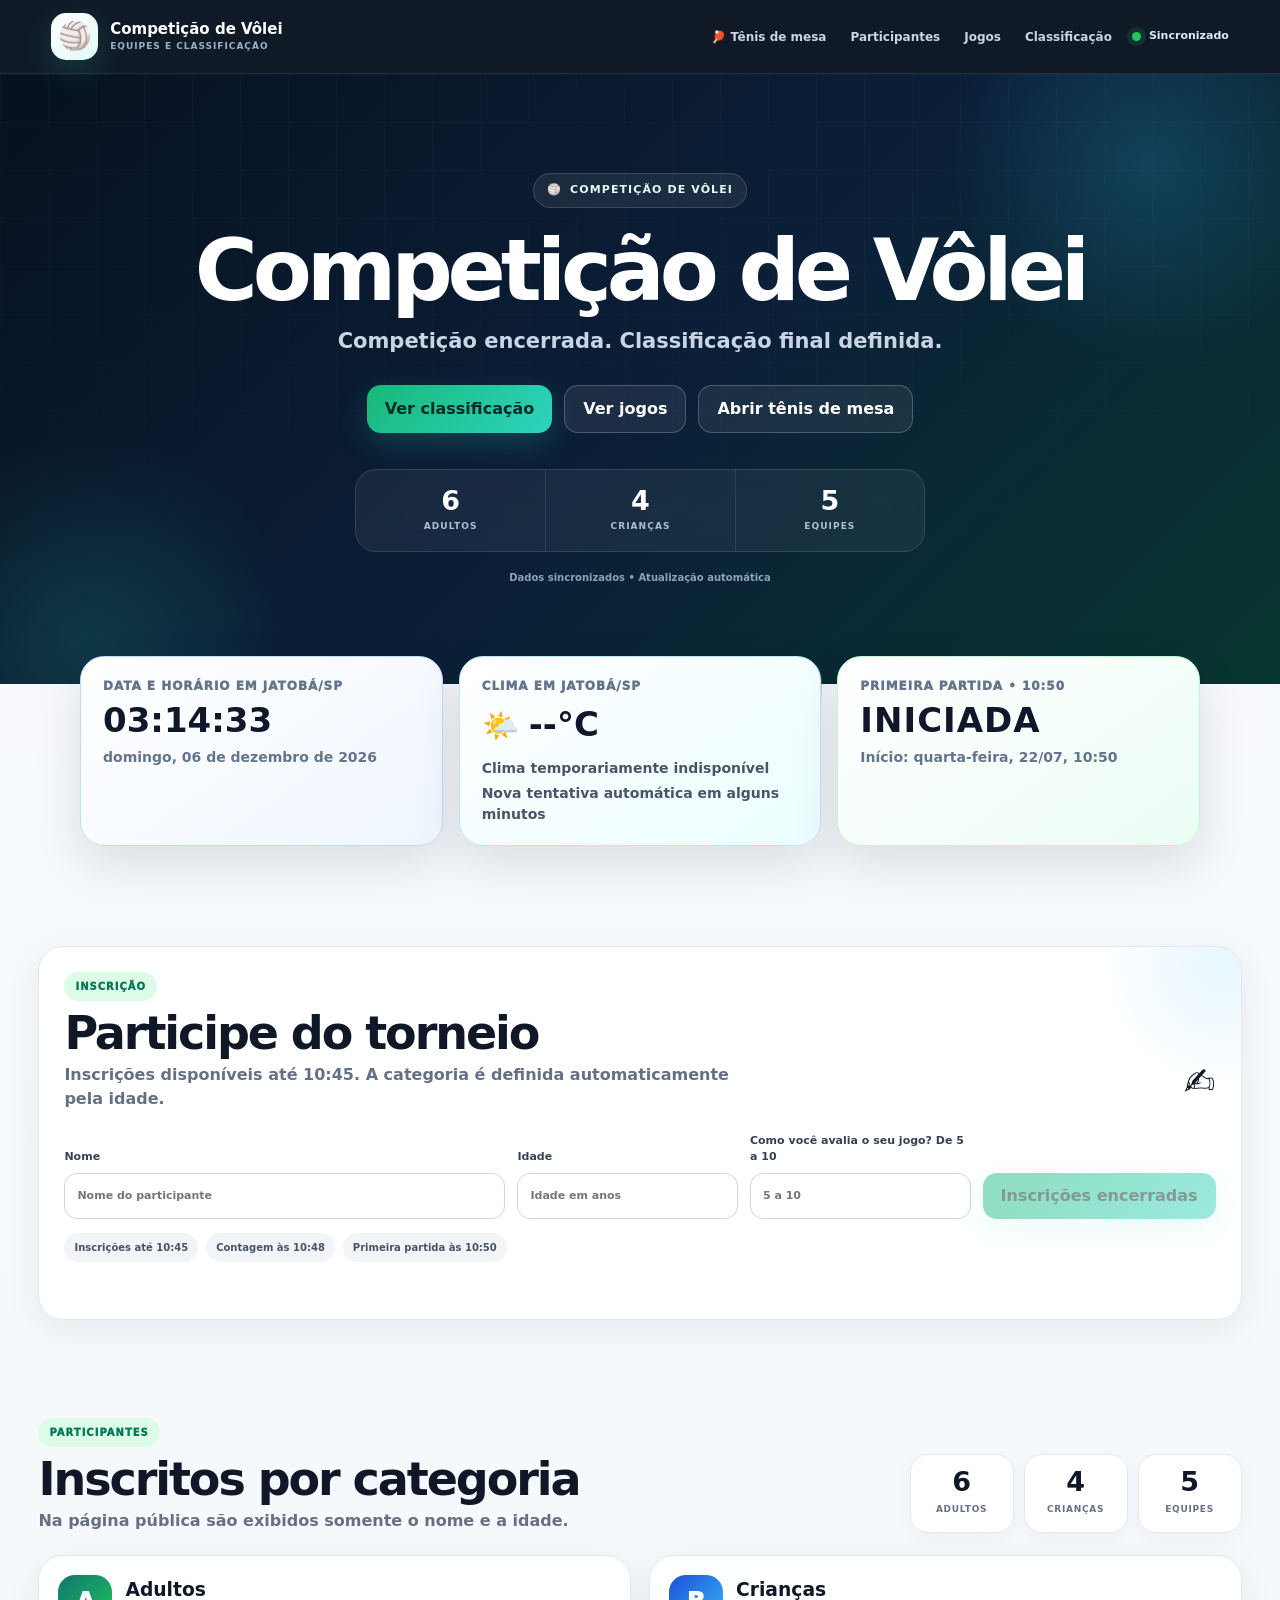
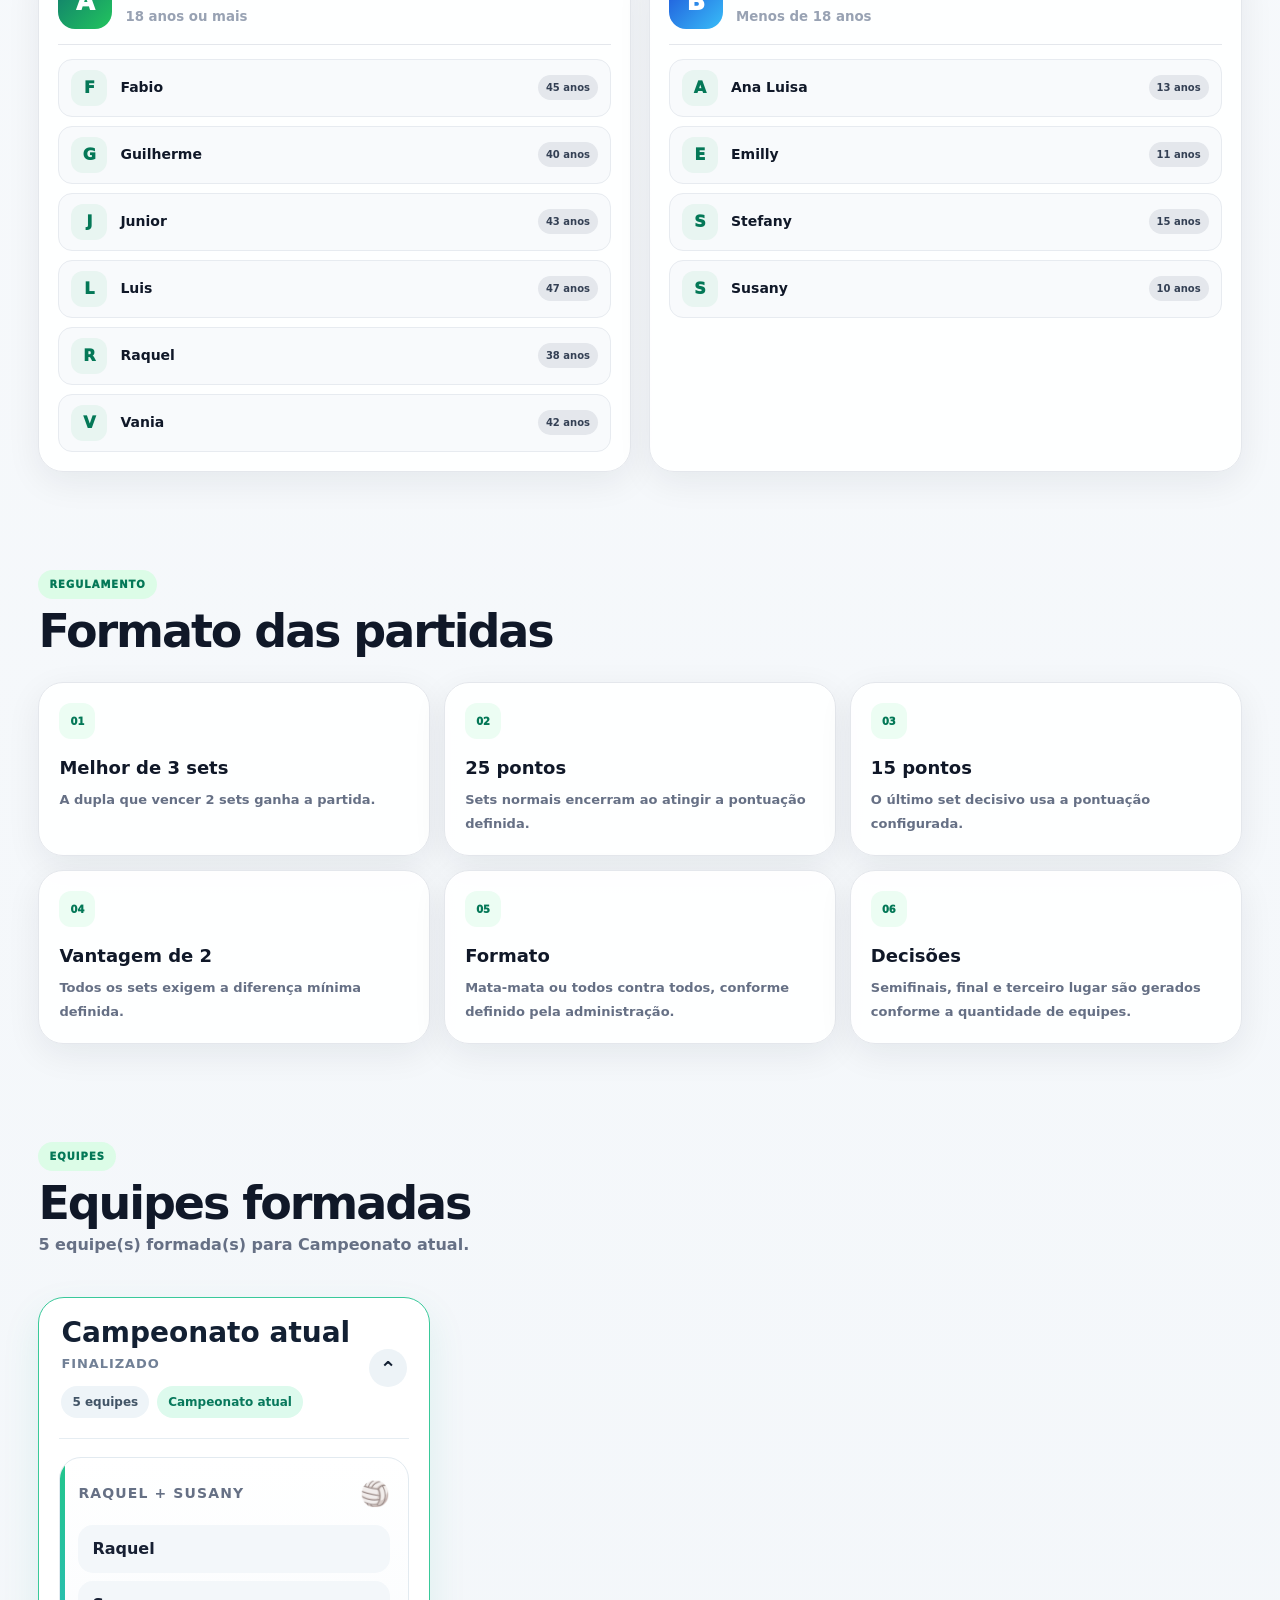
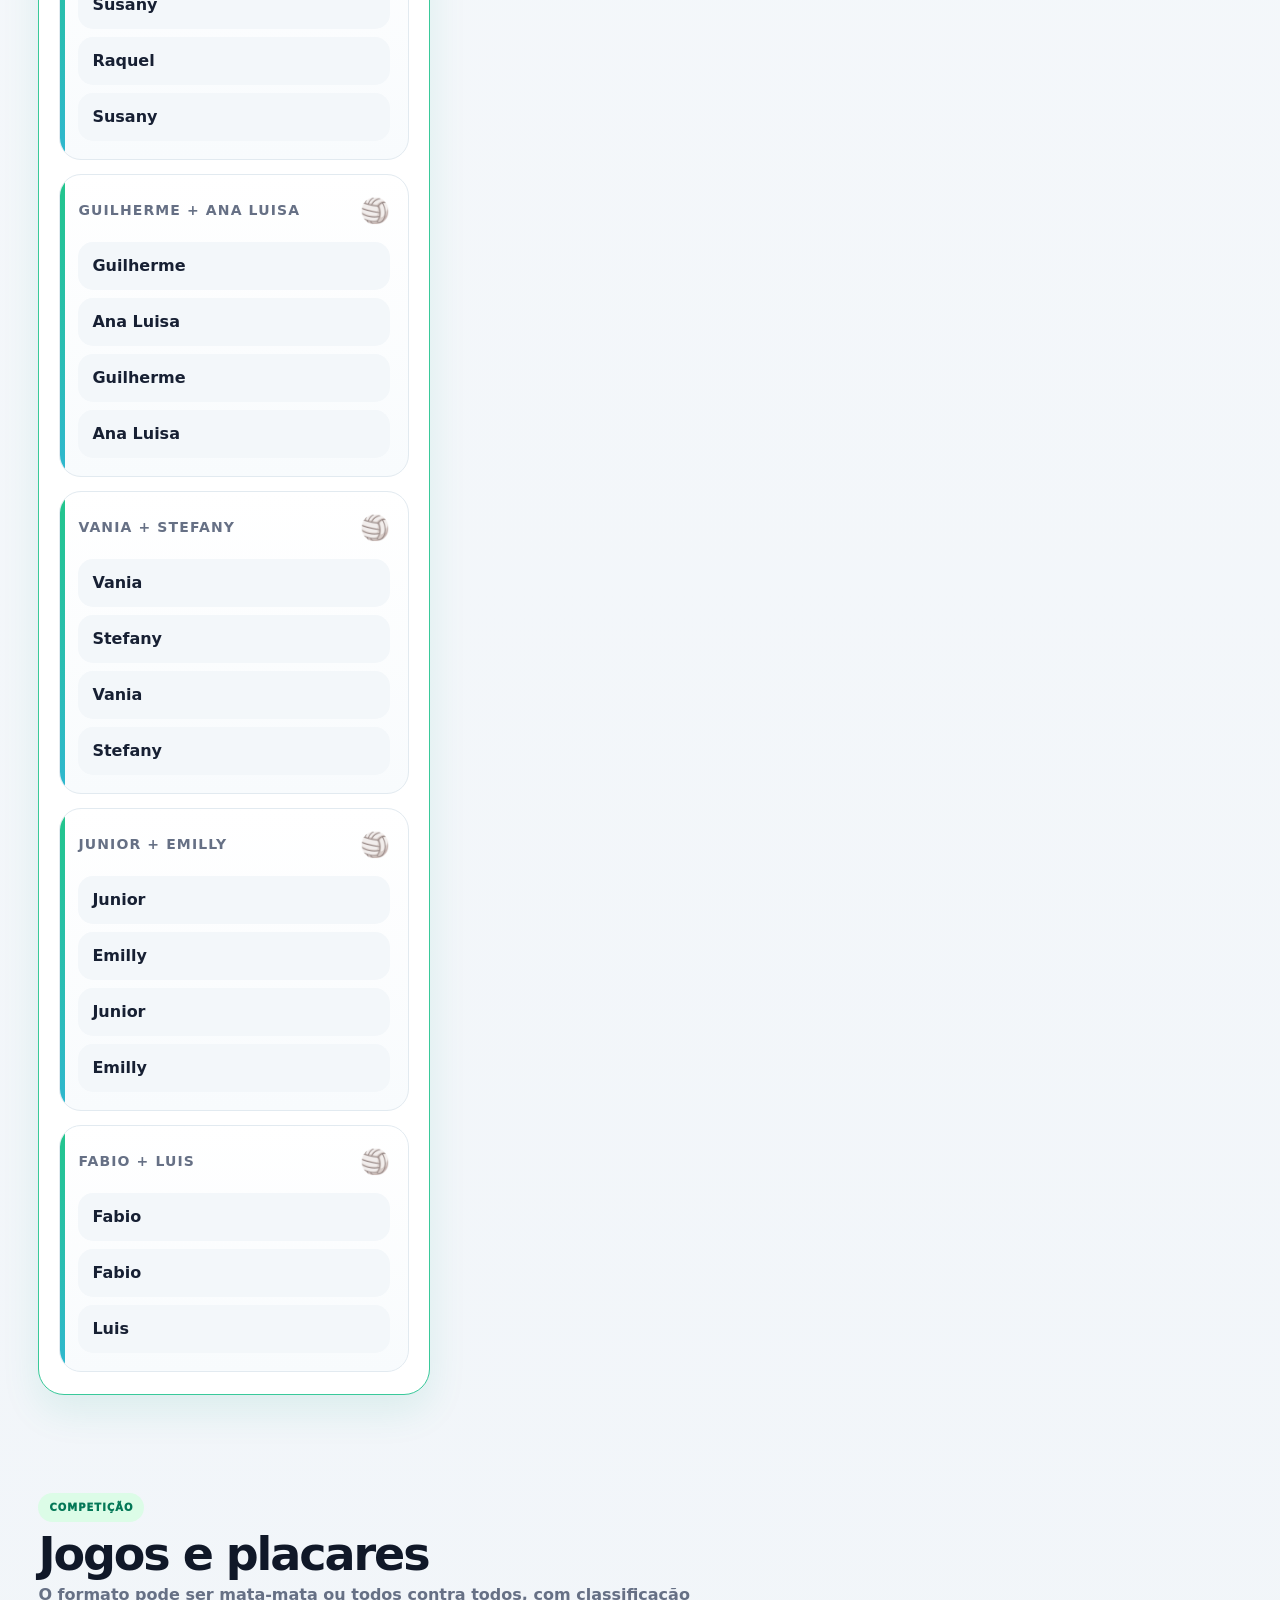
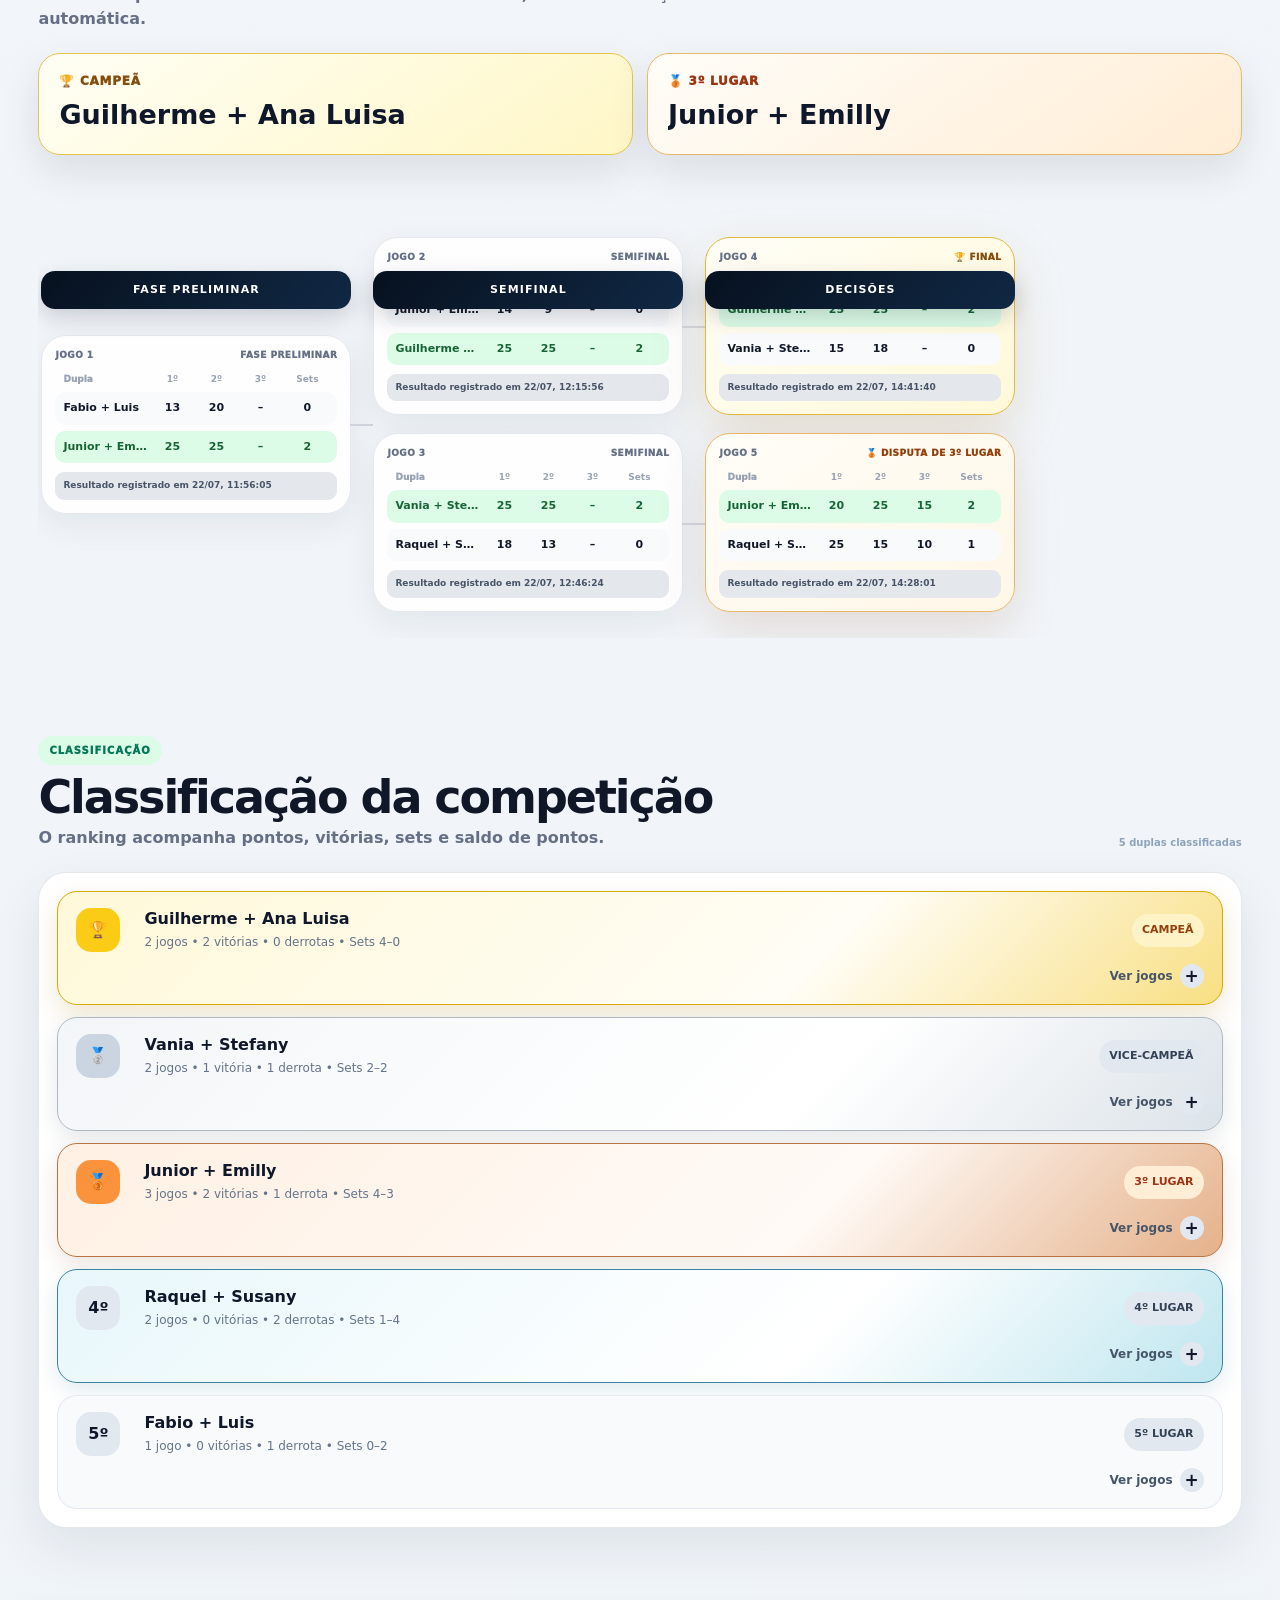
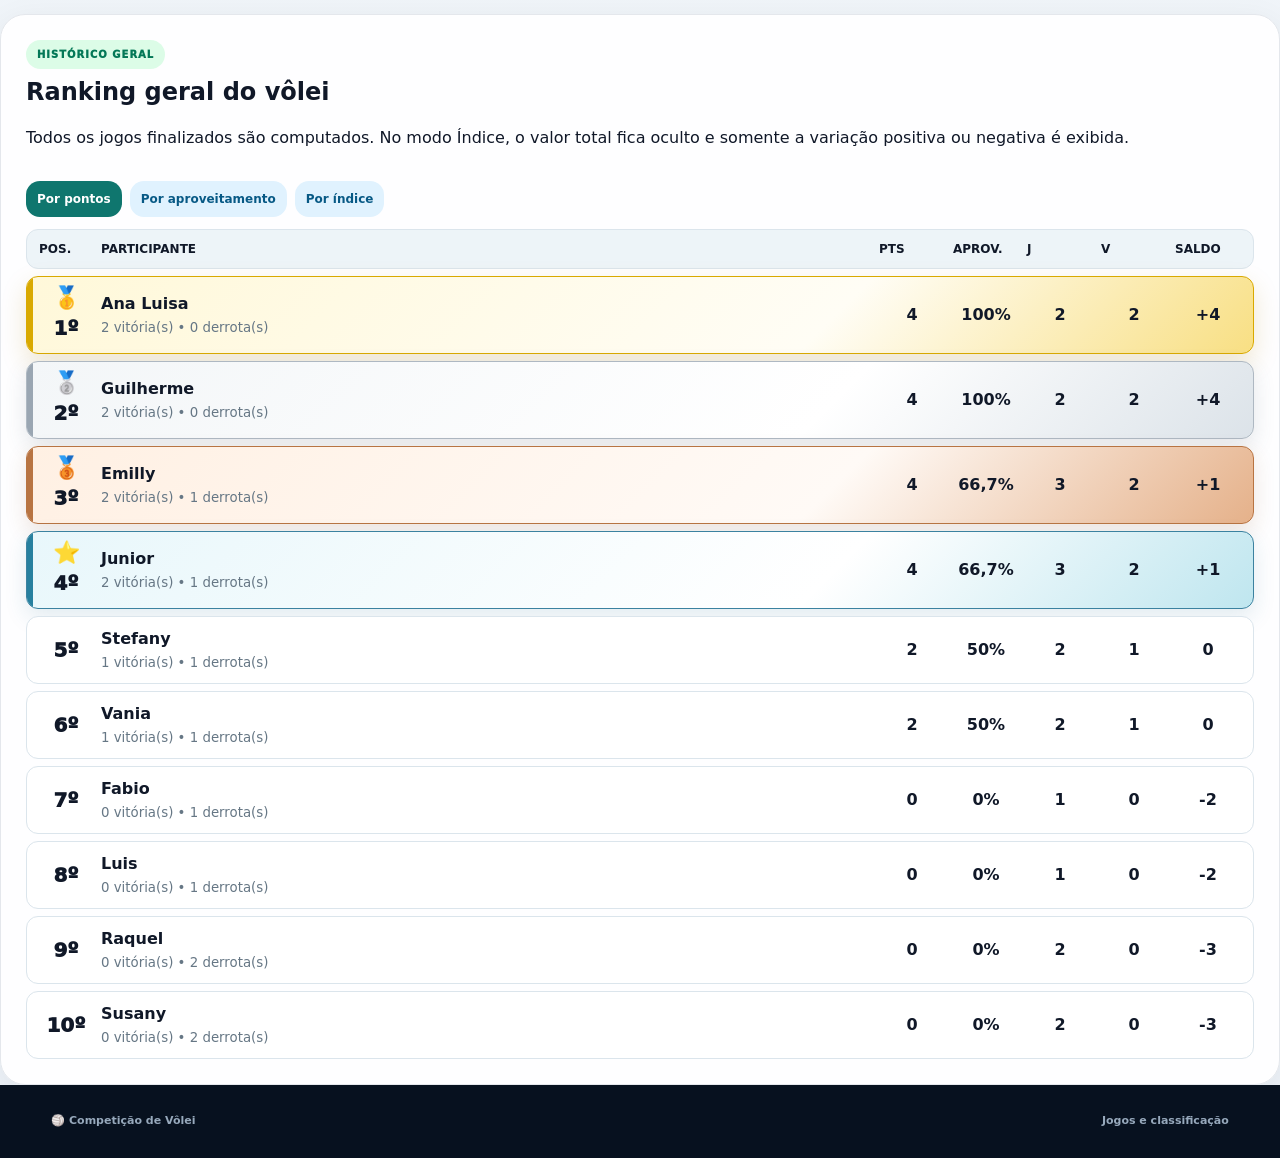
==== index.html @ 32855dfb "Adiciona equipes por campeonato na página pública V032" ====
<!doctype html>
<html lang="pt-BR">
<head>
  <meta charset="utf-8"><meta name="viewport" content="width=device-width,initial-scale=1,viewport-fit=cover"><meta name="theme-color" content="#07111f"><meta name="description" content="Inscrição, equipes, jogos, classificação e placares das competições de vôlei."><meta http-equiv="Cache-Control" content="no-cache, no-store, must-revalidate">
  <title>Competição de Vôlei</title>
  <link rel="stylesheet" href="assets/style.css?v=20260723-1645"><link rel="stylesheet" href="assets/mobile-bracket-fix.css?v=20260723-1645"><link rel="stylesheet" href="assets/event-live.css?v=20260723-1645"><link rel="stylesheet" href="assets/rating-v011.css?v=20260723-1645"><link rel="stylesheet" href="assets/final-ranking-v014.css?v=20260723-1645"><link rel="stylesheet" href="assets/dynamic-rules-v015.css?v=20260723-1645"><link rel="stylesheet" href="assets/placar-automatico-v031.css?v=20260724-0730"><link rel="stylesheet" href="assets/equipes-por-campeonato-v032.css?v=20260724-0815">
</head>
<body data-page="public">
<header class="topbar public-topbar"><a class="brand" href="./"><span class="brand-ball">🏐</span><span class="brand-copy"><strong>Competição de Vôlei</strong><small>Equipes e classificação</small></span></a><nav class="public-nav" aria-label="Navegação principal"><a href="./tenis-mesa.html">🏓 Tênis de mesa</a><a href="#participantes">Participantes</a><a href="#chaveamento">Jogos</a><a href="#classificacao">Classificação</a></nav><div class="status"><span id="connectionDot" class="status-dot"></span><span id="connectionText">Carregando...</span></div></header>
<main>
<section class="hero hero-pro"><div class="hero-glow hero-glow-one"></div><div class="hero-glow hero-glow-two"></div><div class="hero-content"><div class="hero-badge"><span>🏐</span> Competição de vôlei</div><h1 id="eventTitle">Competição de Vôlei</h1><p id="eventMessage">Inscrições abertas para adultos e crianças.</p><div class="hero-actions"><a class="btn primary" href="#classificacao">Ver classificação</a><a class="btn ghost" href="#chaveamento">Ver jogos</a><a class="btn ghost" href="./tenis-mesa.html">Abrir tênis de mesa</a></div><div class="hero-stats" aria-label="Resumo do torneio"><article><strong id="countAHero">0</strong><span>Adultos</span></article><article><strong id="countBHero">0</strong><span>Crianças</span></article><article><strong id="countTeamsHero">0</strong><span>Equipes</span></article></div><div class="audit" id="auditLine">Atualização automática</div></div></section>
<section class="live-event-section" aria-label="Informações ao vivo do evento"><div class="live-event-grid"><article class="live-event-card live-clock-card"><span class="live-label">Data e horário em Jatobá/SP</span><strong id="liveTime">--:--:--</strong><small id="liveDate">Carregando data local...</small></article><article class="live-event-card live-weather-card"><span class="live-label">Clima em Jatobá/SP</span><div class="weather-line"><span class="weather-icon" id="weatherIcon">🌤️</span><strong id="weatherTemperature">--°C</strong></div><div class="weather-details"><span id="weatherCondition">Consultando condições atuais...</span><span id="weatherWind">Vento: --</span></div></article><article class="live-event-card live-countdown-card"><span class="live-label" id="firstMatchLabel">Primeira partida</span><strong class="first-match-countdown" id="firstMatchCountdown">--:--:--</strong><small id="firstMatchTarget">Calculando o início da primeira partida...</small></article></div></section>
<section class="countdown-stage" id="countdownStage" hidden aria-live="assertive"><div class="countdown-card"><span class="countdown-kicker">Torneio ao vivo</span><div class="countdown-ball">🏐</div><h2>A primeira partida começa em</h2><strong class="countdown-clock" id="countdownClock">02:00</strong><p id="countdownMessage">Preparando as equipes e os jogos.</p><div class="countdown-progress"><span id="countdownProgress"></span></div><small>Esta página será atualizada automaticamente.</small></div></section>
<section class="section" id="inscricao"><div class="panel signup-panel"><div class="section-head"><div><span class="kicker">Inscrição</span><h2>Participe do torneio</h2><p id="registrationDescription">A categoria é definida automaticamente pela idade.</p></div><span class="panel-icon">✍️</span></div><form class="signup-grid" id="signupForm"><label>Nome<input id="signupName" maxlength="50" autocomplete="name" required placeholder="Nome do participante"></label><label>Idade<input id="signupAge" type="number" min="1" max="100" step="1" required placeholder="Idade em anos"></label><label>Como você avalia o seu jogo? De 5 a 10<input id="signupScore" type="text" inputmode="text" maxlength="3" required placeholder="5 a 10"></label><button class="btn primary" id="signupButton" type="submit">Confirmar inscrição</button></form><div class="info-chips"><span id="registrationChip">Inscrições</span><span id="countdownChip">Contagem</span><span id="firstMatchChip">Primeira partida</span></div><div class="message" id="signupMessage" aria-live="polite"></div></div></section>
<section class="section compact" id="participantes"><div class="section-head"><div><span class="kicker">Participantes</span><h2>Inscritos por categoria</h2><p>Na página pública são exibidos somente o nome e a idade.</p></div><div class="kpis"><article><strong id="countA">0</strong><span>Adultos</span></article><article><strong id="countB">0</strong><span>Crianças</span></article><article><strong id="countTeams">0</strong><span>Equipes</span></article></div></div><div class="pots"><article class="pot pot-a card"><header><span class="pot-badge">A</span><div><h3>Adultos</h3><small>18 anos ou mais</small></div></header><div class="players" id="potAList"></div></article><article class="pot pot-b card"><header><span class="pot-badge">B</span><div><h3>Crianças</h3><small>Menos de 18 anos</small></div></header><div class="players" id="potBList"></div></article></div></section>
<section class="section compact" id="regras"><div class="section-head"><div><span class="kicker">Regulamento</span><h2>Formato das partidas</h2></div></div><div class="rules"><article class="rule card"><span class="rule-number">01</span><strong id="publicBestOf">Melhor de 3 sets</strong><span id="publicSetsToWin">A equipe que vencer dois sets ganha a partida.</span></article><article class="rule card"><span class="rule-number">02</span><strong id="publicNormalPoints">25 pontos</strong><span>Sets normais encerram ao atingir a pontuação definida.</span></article><article class="rule card"><span class="rule-number">03</span><strong id="publicTiePoints">15 pontos</strong><span>O último set decisivo usa a pontuação configurada.</span></article><article class="rule card"><span class="rule-number">04</span><strong id="publicMinimumLead">Vantagem de 2</strong><span>Todos os sets exigem a diferença mínima definida.</span></article><article class="rule card"><span class="rule-number">05</span><strong>Formato</strong><span>Mata-mata ou todos contra todos, conforme definido pela administração.</span></article><article class="rule card"><span class="rule-number">06</span><strong>Decisões</strong><span>Semifinais, final e terceiro lugar são gerados conforme a quantidade de equipes.</span></article></div></section>
<section class="section compact" id="equipes"><div class="section-head"><div><span class="kicker">Equipes</span><h2>Equipes formadas</h2><p id="balanceSummary">Selecione um campeonato para consultar as equipes formadas naquela edição.</p></div></div><div class="teams" id="teamsGrid"></div></section>
<section class="section compact" id="chaveamento"><div class="section-head"><div><span class="kicker">Competição</span><h2>Jogos e placares</h2><p>O formato pode ser mata-mata ou todos contra todos, com classificação automática.</p></div></div><div class="placement-summary" id="placementSummary" hidden><article class="placement-card champion-placement"><span>🏆 Campeã</span><strong id="championName">A definir</strong></article><article class="placement-card third-placement"><span>🥉 3º lugar</span><strong id="thirdPlaceName">A definir</strong></article></div><div class="bracket-shell"><div class="bracket" id="bracket"></div></div></section>
<section class="section compact" id="classificacao" hidden><div class="section-head"><div><span class="kicker">Classificação</span><h2>Classificação da competição</h2><p>O ranking acompanha pontos, vitórias, sets e saldo de pontos.</p></div><span class="audit" id="rankingStatus"></span></div><div class="final-ranking-card"><div class="final-ranking-list" id="finalRankingRows"></div></div></section>
</main><footer class="footer"><span>🏐 Competição de Vôlei</span><span>Jogos e classificação</span></footer><div class="toast-wrap" id="toastWrap"></div>
<script src="config.js?v=20260723-1645"></script><script src="assets/core-data.js?v=20260723-1645"></script><script src="assets/tournament-bracket.js?v=20260723-1645"></script><script src="assets/draw-tiebreak-v012.js?v=20260723-1645"></script><script src="assets/compact-bracket-v014.js?v=20260723-1645"></script><script src="assets/bracket-7-v015.js?v=20260723-1645"></script><script src="assets/tournament-score.js?v=20260723-1645"></script><script src="assets/dynamic-score-v015.js?v=20260723-1645"></script><script src="assets/tournament-api.js?v=20260723-1645"></script><script src="assets/datetime-fix-v015.js?v=20260723-1645"></script><script src="assets/rating-rule-v011.js?v=20260723-1645"></script><script src="assets/current-state-v013.js?v=20260723-1645"></script><script src="assets/public.js?v=20260723-1645"></script><script src="assets/final-ranking-v014.js?v=20260723-1645"></script><script src="assets/ranking-format-v022.js?v=20260723-1645"></script><script src="assets/dynamic-public-v015.js?v=20260723-1645"></script><script src="assets/flex-shared-v023.js?v=20260723-2340"></script><script src="assets/ranking-volei-v029.js?v=20260723-2340"></script><script src="assets/proximo-campeonato-v031.js?v=20260724-0730"></script><script src="assets/equipes-por-campeonato-v032.js?v=20260724-0815"></script>
</body></html>
---- assets/style.css ----
:root{--bg:#f4f7fb;--panel:#fff;--ink:#101828;--muted:#667085;--line:#e4e7ec;--navy:#07111f;--navy2:#0e223d;--cyan:#2dd4bf;--blue:#38bdf8;--green:#22c55e;--gold:#f59e0b;--red:#dc2626;--shadow:0 22px 65px rgba(15,23,42,.11);--soft-shadow:0 10px 35px rgba(15,23,42,.07)}*{box-sizing:border-box}html{scroll-behavior:smooth}body{margin:0;background:linear-gradient(180deg,#f8fafc 0,#eef3f8 100%);color:var(--ink);font-family:Inter,ui-sans-serif,system-ui,-apple-system,BlinkMacSystemFont,"Segoe UI",sans-serif;line-height:1.5}a{color:inherit;text-decoration:none}button,input,select{font:inherit}button{cursor:pointer}[hidden]{display:none!important}.topbar{position:sticky;top:0;z-index:70;display:flex;align-items:center;justify-content:space-between;gap:20px;min-height:74px;padding:11px clamp(16px,4vw,54px);background:rgba(7,17,31,.96);color:#fff;border-bottom:1px solid rgba(255,255,255,.09);backdrop-filter:blur(18px)}.brand{display:flex;align-items:center;gap:12px}.brand-ball{width:47px;height:47px;border-radius:15px;display:grid;place-items:center;background:linear-gradient(135deg,#fff,#dffaf4);font-size:27px;box-shadow:0 10px 30px rgba(45,212,191,.18)}.brand-copy{display:flex;flex-direction:column;line-height:1.08}.brand-copy strong{font-size:15px}.brand-copy small{margin-top:5px;color:#9fb0c5;font-size:9px;font-weight:900;text-transform:uppercase;letter-spacing:.11em}.public-nav{display:flex;align-items:center;gap:24px;margin-left:auto}.public-nav a{color:#cbd5e1;font-size:12px;font-weight:850;transition:.2s}.public-nav a:hover{color:#fff}.status{display:flex;align-items:center;gap:8px;color:#dbeafe;font-size:11px;font-weight:850}.status-dot{width:9px;height:9px;border-radius:50%;background:#94a3b8;box-shadow:0 0 0 5px rgba(148,163,184,.12)}.status-dot.ok{background:#22c55e;box-shadow:0 0 0 5px rgba(34,197,94,.14)}.status-dot.warn{background:#f59e0b;box-shadow:0 0 0 5px rgba(245,158,11,.14)}.btn{border:0;border-radius:14px;min-height:46px;padding:11px 18px;font-weight:900;display:inline-flex;align-items:center;justify-content:center;gap:8px;transition:.2s}.btn:hover{transform:translateY(-1px);filter:brightness(1.04)}.btn:disabled{cursor:not-allowed;opacity:.48;transform:none}.btn.primary{background:linear-gradient(135deg,#18b878,#2dd4bf);color:#032b24;box-shadow:0 10px 30px rgba(45,212,191,.2)}.btn.secondary{background:#e0f2fe;color:#075985}.btn.ghost{background:rgba(255,255,255,.07);color:#fff;border:1px solid rgba(255,255,255,.22)}.btn.light{background:#fff;color:#0f172a;border:1px solid #d0d5dd}.btn.danger{background:#fee2e2;color:#991b1b}.btn.full{width:100%}.btn.small{min-height:36px;padding:7px 11px;font-size:12px}.hero{position:relative;overflow:hidden}.hero-pro{min-height:610px;display:grid;place-items:center;padding:88px 20px;color:#fff;background:linear-gradient(135deg,#07111f 0,#0b1f38 52%,#07352f 100%)}.hero-pro:before{content:"";position:absolute;inset:0;background-image:linear-gradient(rgba(255,255,255,.025) 1px,transparent 1px),linear-gradient(90deg,rgba(255,255,255,.025) 1px,transparent 1px);background-size:48px 48px;mask-image:linear-gradient(to bottom,#000,transparent)}.hero-glow{position:absolute;border-radius:50%;filter:blur(3px);opacity:.55}.hero-glow-one{width:420px;height:420px;right:-80px;top:-120px;background:radial-gradient(circle,rgba(56,189,248,.34),transparent 68%)}.hero-glow-two{width:440px;height:440px;left:-130px;bottom:-180px;background:radial-gradient(circle,rgba(45,212,191,.3),transparent 68%)}.hero-content{position:relative;z-index:2;width:min(100%,1000px);text-align:center}.hero-badge{display:inline-flex;align-items:center;gap:8px;padding:8px 13px;border-radius:999px;background:rgba(255,255,255,.07);border:1px solid rgba(255,255,255,.14);color:#dffcf5;font-size:11px;font-weight:900;text-transform:uppercase;letter-spacing:.1em}.hero h1{margin:22px auto 14px;max-width:920px;font-size:clamp(44px,7vw,86px);line-height:.95;letter-spacing:-.06em}.hero p{max-width:760px;margin:0 auto;color:#c8d5e5;font-size:clamp(16px,2vw,21px);font-weight:650}.hero-actions{display:flex;justify-content:center;gap:12px;flex-wrap:wrap;margin-top:28px}.hero-stats{display:grid;grid-template-columns:repeat(3,minmax(0,1fr));width:min(100%,570px);margin:36px auto 0;border:1px solid rgba(255,255,255,.12);border-radius:21px;background:rgba(255,255,255,.055);backdrop-filter:blur(14px);overflow:hidden}.hero-stats article{padding:17px 12px}.hero-stats article+article{border-left:1px solid rgba(255,255,255,.1)}.hero-stats strong{display:block;font-size:27px;line-height:1}.hero-stats span{display:block;margin-top:6px;color:#aebfd2;font-size:9px;font-weight:900;text-transform:uppercase;letter-spacing:.12em}.audit{margin-top:18px;color:#8ea3ba;font-size:10px;font-weight:800}.countdown-stage{position:fixed;inset:0;z-index:200;display:grid;place-items:center;padding:20px;background:rgba(3,10,20,.92);backdrop-filter:blur(18px)}.countdown-card{position:relative;overflow:hidden;width:min(94vw,690px);padding:48px 28px;text-align:center;border:1px solid rgba(255,255,255,.14);border-radius:34px;background:linear-gradient(145deg,#0b1d34,#072d29);color:#fff;box-shadow:0 40px 120px rgba(0,0,0,.48)}.countdown-card:before{content:"";position:absolute;inset:-40%;background:conic-gradient(from 0deg,transparent,rgba(45,212,191,.18),transparent 30%);animation:spin 7s linear infinite}.countdown-card>*{position:relative;z-index:2}.countdown-kicker{display:inline-flex;padding:7px 12px;border-radius:999px;background:rgba(45,212,191,.13);border:1px solid rgba(45,212,191,.28);color:#a7f3d0;font-size:10px;font-weight:950;text-transform:uppercase;letter-spacing:.12em}.countdown-ball{margin:16px 0 4px;font-size:70px;animation:bounce 1.1s ease-in-out infinite}.countdown-card h2{margin:4px 0 0;color:#dce8f4;font-size:22px}.countdown-clock{display:block;margin:10px 0;font-size:clamp(72px,18vw,140px);line-height:1;font-variant-numeric:tabular-nums;letter-spacing:-.07em;text-shadow:0 0 45px rgba(45,212,191,.24)}.countdown-card p{margin:0;color:#b8c8d8;font-weight:700}.countdown-progress{height:10px;margin:28px auto 17px;border-radius:999px;background:rgba(255,255,255,.09);overflow:hidden}.countdown-progress span{display:block;width:0;height:100%;border-radius:inherit;background:linear-gradient(90deg,#22c55e,#2dd4bf,#38bdf8);transition:width .7s linear}.countdown-card small{color:#8297ad;font-weight:700}.section{width:min(94vw,1280px);margin:0 auto;padding:68px 0}.section.compact{padding-top:30px}.section-head{display:flex;align-items:flex-end;justify-content:space-between;gap:24px;margin-bottom:22px}.section-head h2{margin:9px 0 5px;font-size:clamp(30px,4vw,46px);line-height:1.04;letter-spacing:-.045em}.section-head p{margin:0;max-width:700px;color:var(--muted);font-weight:650}.kicker{display:inline-flex;border-radius:999px;padding:7px 11px;background:#dcfce7;color:#047857;font-size:10px;font-weight:950;text-transform:uppercase;letter-spacing:.1em}.card,.panel{background:rgba(255,255,255,.95);border:1px solid var(--line);border-radius:25px;box-shadow:var(--soft-shadow)}.panel{padding:25px}.signup-panel{position:relative;overflow:hidden}.signup-panel:before{content:"";position:absolute;width:240px;height:240px;right:-100px;top:-100px;border-radius:50%;background:radial-gradient(circle,rgba(56,189,248,.12),transparent 70%)}.panel-icon{position:relative;font-size:38px}.signup-grid{position:relative;display:grid;grid-template-columns:2fr 1fr 1fr auto;gap:12px;align-items:end}label{display:flex;flex-direction:column;gap:7px;font-size:11px;font-weight:900;color:#344054}input,select{width:100%;min-height:46px;border:1px solid #d0d5dd;border-radius:13px;padding:10px 12px;background:#fff;color:#101828;outline:0}input:focus,select:focus{border-color:#38bdf8;box-shadow:0 0 0 4px rgba(56,189,248,.12)}.message{min-height:20px;margin-top:12px;font-size:13px;font-weight:850}.message.ok{color:#166534}.message.error{color:#991b1b}.info-chips{display:flex;flex-wrap:wrap;gap:8px;margin-top:14px}.info-chips span{border-radius:999px;padding:7px 10px;background:#f2f4f7;color:#475467;font-size:10px;font-weight:850}.kpis{display:flex;flex-wrap:wrap;gap:10px}.kpis article{min-width:104px;padding:13px 16px;text-align:center;background:#fff;border:1px solid var(--line);border-radius:18px;box-shadow:0 5px 18px rgba(15,23,42,.04)}.kpis strong{display:block;font-size:27px;line-height:1}.kpis span{font-size:9px;color:var(--muted);font-weight:900;text-transform:uppercase;letter-spacing:.08em}.pots{display:grid;grid-template-columns:repeat(2,minmax(0,1fr));gap:18px}.pot{padding:19px}.pot header{display:flex;align-items:center;gap:13px;padding-bottom:15px;border-bottom:1px solid var(--line)}.pot-badge{width:54px;height:54px;border-radius:17px;display:grid;place-items:center;color:#fff;font-size:24px;font-weight:1000}.pot-a .pot-badge{background:linear-gradient(135deg,#0f766e,#22c55e)}.pot-b .pot-badge{background:linear-gradient(135deg,#1d4ed8,#38bdf8)}.pot h3{margin:0}.pot header small{display:block;margin-top:3px;color:#98a2b3;font-weight:750}.players{display:grid;gap:9px;margin-top:14px}.player{display:grid;grid-template-columns:38px 1fr auto;align-items:center;gap:11px;padding:10px 12px;border-radius:14px;background:#f8fafc;border:1px solid #e7ebf0}.player-avatar{width:36px;height:36px;border-radius:12px;display:grid;place-items:center;background:#e8f5f1;color:#047857;font-weight:950}.player strong{font-size:14px}.age-pill{border-radius:999px;padding:5px 8px;background:#e4e7ec;color:#344054;font-size:10px;font-weight:900}.empty{padding:20px;text-align:center;color:#98a2b3;border:1px dashed #d0d5dd;border-radius:14px;font-weight:750}.rules{display:grid;grid-template-columns:repeat(3,minmax(0,1fr));gap:14px}.rule{padding:20px}.rule-number{display:inline-grid;place-items:center;width:36px;height:36px;margin-bottom:15px;border-radius:12px;background:#ecfdf3;color:#047857;font-size:10px;font-weight:950}.rule strong{display:block;font-size:18px;margin-bottom:6px}.rule>span:last-child{color:var(--muted);font-weight:650;font-size:13px}.teams{display:grid;grid-template-columns:repeat(3,minmax(0,1fr));gap:14px}.team{padding:18px;position:relative;overflow:hidden}.team:before{content:"";position:absolute;left:0;top:0;bottom:0;width:5px;background:linear-gradient(#22c55e,#38bdf8)}.team-head{display:flex;align-items:center;justify-content:space-between;gap:8px}.team-head>span:first-child{font-size:10px;font-weight:950;color:#667085;letter-spacing:.08em}.team-icon{font-size:22px}.team-members{display:grid;gap:9px;margin-top:14px}.team-member{display:flex;flex-direction:column;gap:3px;padding:11px 12px;border-radius:12px;background:#f8fafc}.member-role{color:#98a2b3;font-size:9px;font-weight:950;text-transform:uppercase;letter-spacing:.09em}.team-member strong{font-size:14px}.bracket-shell{overflow:auto;padding:6px 3px 26px}.bracket{display:flex;gap:22px;min-width:max-content;align-items:stretch}.round{width:310px;display:flex;flex-direction:column;gap:14px}.round h3{position:sticky;top:86px;z-index:3;margin:0;padding:11px 13px;border-radius:14px;background:linear-gradient(135deg,#07111f,#102844);color:#fff;text-align:center;font-size:11px;text-transform:uppercase;letter-spacing:.1em;box-shadow:0 8px 22px rgba(15,23,42,.18)}.matches{display:flex;flex-direction:column;justify-content:space-around;gap:18px;flex:1}.match{min-height:154px;padding:13px;position:relative}.match:after{content:"";position:absolute;right:-23px;top:50%;width:23px;border-top:2px solid #d0d5dd}.round:last-child .match:after{display:none}.match-top{display:flex;justify-content:space-between;gap:8px;color:#667085;font-size:9px;font-weight:950;text-transform:uppercase;letter-spacing:.05em}.score-head,.score-row{display:grid;grid-template-columns:minmax(120px,1fr) repeat(4,34px);gap:4px;align-items:center}.score-head{margin-top:10px;color:#98a2b3;font-size:9px;text-align:center;font-weight:950}.score-row{margin-top:6px;padding:8px;border-radius:10px;background:#f8fafc;font-size:11px;font-weight:800}.score-row.winner{background:#dcfce7;color:#166534}.score-row span{overflow:hidden;text-overflow:ellipsis;white-space:nowrap}.score-row b,.score-row strong{text-align:center}.match-status{display:block;margin-top:9px;border-radius:9px;padding:7px 8px;background:#e4e7ec;color:#475467;font-size:9px;font-weight:900}.admin-wrap{width:min(95vw,1280px);margin:0 auto;padding:36px 0 70px}.admin-hero{display:flex;justify-content:space-between;align-items:flex-end;gap:18px;padding:29px;border-radius:25px;background:linear-gradient(135deg,#07111f,#102844);color:#fff;box-shadow:var(--shadow)}.admin-hero h1{margin:8px 0 4px;font-size:clamp(30px,5vw,54px);line-height:1}.admin-hero p{margin:0;color:#cbd5e1;font-weight:650}.admin-state{text-align:right}.admin-state span{display:block;color:#94a3b8;font-size:10px;font-weight:900;text-transform:uppercase}.admin-state strong{font-size:18px}.panel-head{display:flex;justify-content:space-between;align-items:flex-end;gap:16px;margin-bottom:15px}.panel-head h2{margin:5px 0 0;font-size:24px}.form-grid{display:grid;grid-template-columns:2fr 1fr 1fr .8fr auto;gap:10px;align-items:end}.preview{margin-top:11px;padding:11px 13px;border-radius:13px;background:#f2f4f7;color:#344054;font-size:12px;font-weight:850}.preview strong{display:block;font-size:16px;margin-top:2px}.table-wrap{overflow:auto;margin-top:16px}table{width:100%;border-collapse:collapse;min-width:900px}td,th{padding:10px;border-bottom:1px solid #eaecf0;text-align:left;font-size:12px}th{background:#f9fafb;color:#475467;text-transform:uppercase;font-size:10px}.actions{display:flex;gap:6px}.action{border:0;border-radius:8px;padding:6px 8px;font-size:10px;font-weight:900}.action.edit{background:#e0f2fe;color:#075985}.action.delete{background:#fee2e2;color:#991b1b}.score-editor{padding:15px;margin-top:12px}.set-grid{display:grid;grid-template-columns:120px 1fr 1fr;gap:8px;align-items:end;margin-top:13px}.set-title{font-size:11px;font-weight:950;color:#475467}.set-grid input{text-align:center;font-size:18px;font-weight:950}.availability{margin:12px 0 10px;padding:9px 11px;border-radius:11px;background:#f2f4f7;color:#475467;font-size:11px;font-weight:850}.champion{padding:18px;text-align:center;border-radius:18px;background:linear-gradient(135deg,#fff7ed,#fef3c7);border:1px solid #f59e0b}.champion strong{display:block;font-size:24px;color:#92400e}.rule-note{margin-top:14px;padding:14px 16px;border-radius:16px;background:#fff7ed;border:1px solid #fed7aa;color:#9a3412;font-size:13px;font-weight:800}.footer{padding:28px clamp(18px,4vw,52px);display:flex;justify-content:space-between;gap:12px;flex-wrap:wrap;background:#07111f;color:#97a9bc;font-size:11px;font-weight:800}.toast-wrap{position:fixed;right:16px;bottom:16px;z-index:300;display:grid;gap:8px}.toast{max-width:360px;padding:12px 14px;border-radius:13px;background:#101828;color:#fff;box-shadow:var(--shadow);font-size:13px;font-weight:800}.toast.error{background:#991b1b}.toast.warn{background:#92400e}.toast.ok{background:#166534}@keyframes spin{to{transform:rotate(360deg)}}@keyframes bounce{0%,100%{transform:translateY(0) rotate(-6deg)}50%{transform:translateY(-10px) rotate(6deg)}}@media(max-width:980px){.public-nav{display:none}.form-grid,.signup-grid{grid-template-columns:1fr 1fr}.form-grid label:first-of-type,.signup-grid label:first-child{grid-column:1/-1}.form-grid button[type=submit],.signup-grid button{grid-column:1/-1}.rules,.teams{grid-template-columns:repeat(2,minmax(0,1fr))}}@media(max-width:720px){.topbar{min-height:66px;padding:9px 14px}.status{display:none}.brand-ball{width:42px;height:42px}.hero-pro{min-height:550px;padding:66px 18px}.hero h1{font-size:46px}.hero-stats{margin-top:28px}.section{width:min(92vw,1280px);padding:48px 0}.admin-hero,.section-head{align-items:flex-start;flex-direction:column}.admin-state{text-align:left}.form-grid,.pots,.rules,.signup-grid,.teams{grid-template-columns:1fr}.form-grid button[type=submit],.form-grid label:first-of-type,.signup-grid button,.signup-grid label:first-child{grid-column:auto}.kpis{width:100%}.kpis article{flex:1;min-width:85px}.set-grid{grid-template-columns:1fr 1fr}.set-title{grid-column:1/-1}.countdown-card{padding:38px 20px}.countdown-clock{font-size:86px}.score-head,.score-row{grid-template-columns:minmax(105px,1fr) repeat(4,31px)}}
---- assets/mobile-bracket-fix.css ----
/* Ajustes visuais do chaveamento, pódio e telas móveis */
#chaveamento .score-head,
#chaveamento .score-row {
  grid-template-columns: minmax(0, 1fr) repeat(4, 38px);
  column-gap: 6px;
  align-items: center;
}

/* A linha dos placares possui 8 px de preenchimento interno.
   O mesmo recuo no cabeçalho mantém 1º, 2º, 3º e Sets exatamente
   sobre as respectivas pontuações. */
#chaveamento .score-head {
  padding-inline: 8px;
}

#chaveamento .score-head > span,
#chaveamento .score-row > span {
  min-width: 0;
  text-align: left;
}

#chaveamento .score-head > b,
#chaveamento .score-row > b,
#chaveamento .score-row > strong {
  width: 100%;
  min-width: 0;
  display: grid;
  place-items: center;
  text-align: center;
  justify-self: stretch;
  font-variant-numeric: tabular-nums;
}

#chaveamento .score-head > b {
  font-variant-numeric: tabular-nums;
}

#chaveamento .third-place-match {
  border-color: #e8b86a;
  background: linear-gradient(145deg, #fffdf8, #fff7e7);
  box-shadow: 0 18px 48px rgba(146, 64, 14, .14);
}

#chaveamento .third-place-match .match-top span:last-child {
  color: #92400e;
  font-weight: 1000;
}

#chaveamento .final-match {
  border-color: #e2b93b;
  background: linear-gradient(145deg, #fffef7, #fff9d9);
  box-shadow: 0 20px 54px rgba(161, 98, 7, .16);
}

#chaveamento .final-match .match-top span:last-child {
  color: #854d0e;
  font-weight: 1000;
}

#chaveamento .bye-match {
  border-style: dashed;
  opacity: .9;
}

.placement-summary {
  display: grid;
  grid-template-columns: repeat(2, minmax(0, 1fr));
  gap: 14px;
  margin: 0 0 24px;
}

.placement-card {
  display: flex;
  flex-direction: column;
  gap: 5px;
  min-width: 0;
  padding: 18px 20px;
  border-radius: 22px;
  border: 1px solid #dbe4ef;
  background: #fff;
  box-shadow: 0 16px 40px rgba(15, 23, 42, .1);
}

.placement-card span {
  font-size: 12px;
  font-weight: 950;
  letter-spacing: .06em;
  text-transform: uppercase;
}

.placement-card strong {
  overflow: hidden;
  color: #0f172a;
  font-size: clamp(18px, 3vw, 27px);
  text-overflow: ellipsis;
  white-space: nowrap;
}

.champion-placement {
  border-color: #e7c44e;
  background: linear-gradient(145deg, #fffef4, #fff7c7);
}

.champion-placement span {
  color: #854d0e;
}

.third-placement {
  border-color: #e8b86a;
  background: linear-gradient(145deg, #fffdf8, #ffedd5);
}

.third-placement span {
  color: #9a3412;
}

@media (max-width: 700px) {
  #chaveamento {
    overflow: visible;
  }

  #chaveamento .bracket-shell {
    overflow: visible;
    padding: 0 0 20px;
  }

  #chaveamento .bracket {
    display: grid;
    grid-template-columns: minmax(0, 1fr);
    min-width: 0;
    width: 100%;
    gap: 24px;
    align-items: start;
  }

  #chaveamento .round {
    display: block;
    width: 100%;
    min-width: 0;
  }

  #chaveamento .round > h3 {
    position: relative !important;
    top: auto !important;
    left: auto !important;
    right: auto !important;
    z-index: 1 !important;
    width: 100%;
    margin: 0 0 14px !important;
    padding: 12px 16px;
    border-radius: 14px;
    transform: none !important;
  }

  #chaveamento .decisions-round > h3 {
    background: linear-gradient(135deg, #111827, #713f12);
  }

  #chaveamento .matches {
    display: grid;
    gap: 16px;
  }

  #chaveamento .match {
    min-height: 0;
    width: 100%;
    overflow: hidden;
    margin: 0;
  }

  #chaveamento .match::after,
  #chaveamento .match::before {
    display: none !important;
  }

  #chaveamento .match-top {
    position: relative;
    z-index: 0;
    margin-bottom: 10px;
  }

  #chaveamento .score-head,
  #chaveamento .score-row {
    grid-template-columns: minmax(0, 1fr) repeat(4, 34px);
    column-gap: 4px;
  }

  #chaveamento .score-head > span {
    padding-left: 4px;
  }

  #chaveamento .score-row > span {
    overflow: hidden;
    padding-right: 5px;
    text-overflow: ellipsis;
    white-space: nowrap;
  }

  .placement-summary {
    grid-template-columns: 1fr;
  }

  .placement-card {
    padding: 16px 18px;
  }
}

@media (max-width: 390px) {
  #chaveamento .score-head,
  #chaveamento .score-row {
    grid-template-columns: minmax(0, 1fr) repeat(4, 30px);
    column-gap: 2px;
  }

  #chaveamento .score-head > b,
  #chaveamento .score-row > b,
  #chaveamento .score-row > strong {
    font-size: 10px;
  }
}
---- assets/event-live.css ----
/* Painel ao vivo: horário de Jatobá/SP, clima e contagem da primeira partida */
.live-event-section {
  padding: 0 22px;
  margin: -28px auto 32px;
  position: relative;
  z-index: 5;
}

.live-event-grid {
  width: min(1120px, 100%);
  margin: 0 auto;
  display: grid;
  grid-template-columns: repeat(3, minmax(0, 1fr));
  gap: 16px;
}

.live-event-card {
  min-width: 0;
  padding: 20px 22px;
  border: 1px solid rgba(203, 213, 225, .9);
  border-radius: 24px;
  background: rgba(255, 255, 255, .96);
  box-shadow: 0 18px 48px rgba(15, 23, 42, .12);
  backdrop-filter: blur(14px);
}

.live-event-card .live-label {
  display: block;
  margin-bottom: 8px;
  color: #64748b;
  font-size: 12px;
  font-weight: 950;
  letter-spacing: .08em;
  text-transform: uppercase;
}

.live-event-card strong {
  display: block;
  color: #0f172a;
  font-size: clamp(22px, 4vw, 34px);
  line-height: 1.05;
}

.live-event-card small {
  display: block;
  margin-top: 8px;
  color: #64748b;
  font-size: 14px;
  font-weight: 750;
  line-height: 1.45;
}

.live-clock-card {
  border-color: #bfdbfe;
  background: linear-gradient(145deg, #ffffff, #eff6ff);
}

.live-weather-card {
  border-color: #bae6fd;
  background: linear-gradient(145deg, #ffffff, #ecfeff);
}

.live-countdown-card {
  border-color: #bbf7d0;
  background: linear-gradient(145deg, #ffffff, #ecfdf5);
}

.first-match-countdown {
  font-variant-numeric: tabular-nums;
  letter-spacing: .03em;
}

.weather-line {
  display: flex;
  align-items: baseline;
  gap: 10px;
  flex-wrap: wrap;
}

.weather-line .weather-icon {
  font-size: 30px;
}

.weather-details {
  display: grid;
  gap: 4px;
  margin-top: 10px;
}

.weather-details span {
  color: #475569;
  font-size: 14px;
  font-weight: 800;
}

@media (max-width: 860px) {
  .live-event-grid {
    grid-template-columns: 1fr;
  }
}

@media (max-width: 700px) {
  .live-event-section {
    margin-top: -18px;
    padding: 0 18px;
  }

  .live-event-card {
    padding: 18px;
    border-radius: 20px;
  }
}
---- assets/rating-v011.css ----
.rating-help{display:block;margin-top:8px;color:var(--muted,#64748b);font-size:12px;line-height:1.45;font-weight:600}.signup-grid label:has(.rating-help),.form-grid label:has(.rating-help){align-self:start}
---- assets/final-ranking-v014.css ----
.final-ranking-card{background:#fff;border:1px solid rgba(148,163,184,.24);border-radius:28px;padding:18px;box-shadow:0 20px 50px rgba(15,23,42,.08)}.final-ranking-list{display:grid;gap:12px}.ranking-row{overflow:hidden;border-radius:20px;background:#f8fafc;border:1px solid rgba(148,163,184,.18)}.ranking-summary{display:grid;grid-template-columns:54px minmax(0,1fr) 112px;gap:14px;align-items:center;width:100%;padding:16px 18px;border:0;background:transparent;color:inherit;text-align:left;cursor:pointer}.ranking-position{display:grid;place-items:center;width:44px;height:44px;border-radius:15px;background:#e2e8f0;font-weight:900;color:#0f172a}.ranking-team{min-width:0}.ranking-team strong{display:block;color:#0f172a;font-size:16px;line-height:1.25}.ranking-team small{display:block;margin-top:5px;color:#64748b;font-size:12px;line-height:1.4}.ranking-label{justify-self:end;padding:8px 10px;border-radius:999px;background:#e2e8f0;color:#334155;font-size:11px;font-weight:900;white-space:nowrap}.ranking-toggle{grid-column:2/4;justify-self:end;display:inline-flex;align-items:center;gap:7px;margin-top:-2px;color:#475569;font-size:12px;font-weight:900}.ranking-toggle b{display:grid;place-items:center;width:24px;height:24px;border-radius:50%;background:#e2e8f0;color:#0f172a;font-size:17px;line-height:1}.ranking-games{display:grid;gap:10px;padding:0 18px 18px}.ranking-games[hidden]{display:none}.ranking-match{padding:13px 14px;border-radius:16px;background:#fff;border:1px solid #e2e8f0}.ranking-match-head{display:flex;justify-content:space-between;gap:10px;align-items:center}.ranking-match-head strong{font-size:13px;color:#0f172a}.ranking-match-head span{padding:5px 8px;border-radius:999px;font-size:10px;font-weight:950}.ranking-match-win .ranking-match-head span{background:#dcfce7;color:#166534}.ranking-match-loss .ranking-match-head span{background:#fee2e2;color:#991b1b}.ranking-match-opponent{margin-top:7px;color:#334155;font-size:13px;font-weight:800}.ranking-match-score{margin-top:5px;color:#475569;font-size:12px;font-weight:700}.ranking-match small{display:block;margin-top:6px;color:#64748b;font-size:11px}.ranking-expanded{box-shadow:0 14px 34px rgba(15,23,42,.09)}.ranking-position-1{background:linear-gradient(135deg,#fff7d6,#fff);border-color:#f2c94c}.ranking-position-1 .ranking-position{background:#facc15}.ranking-position-1 .ranking-label{background:#fef3c7;color:#92400e}.ranking-position-2{background:linear-gradient(135deg,#eef2f7,#fff)}.ranking-position-2 .ranking-position{background:#cbd5e1}.ranking-position-3{background:linear-gradient(135deg,#ffedd5,#fff)}.ranking-position-3 .ranking-position{background:#fb923c}.ranking-position-3 .ranking-label{background:#ffedd5;color:#9a3412}.bye-match{display:none!important}@media(max-width:700px){.final-ranking-card{padding:12px;border-radius:22px}.ranking-summary{grid-template-columns:46px minmax(0,1fr);padding:14px;gap:10px}.ranking-position{width:40px;height:40px}.ranking-label{grid-column:2;justify-self:start;margin-top:-3px}.ranking-toggle{grid-column:2;justify-self:start;margin-top:3px}.ranking-team strong{font-size:15px}.ranking-team small{font-size:11px}.ranking-games{padding:0 12px 12px}.ranking-match-head{align-items:flex-start}.ranking-match-head strong{max-width:72%}}
---- assets/dynamic-rules-v015.css ----
#chaveamento .score-head,#chaveamento .score-row{grid-template-columns:minmax(0,1fr) repeat(var(--score-set-count,3),38px) 44px!important}.match-status{line-height:1.45}.match-time-detail{font-variant-numeric:tabular-nums}.rules-config-grid{display:grid;grid-template-columns:repeat(4,minmax(0,1fr));gap:14px}.rules-config-grid label{display:grid;gap:8px;font-weight:800;color:#334155}.rules-config-grid input,.rules-config-grid select{width:100%;min-height:52px;border:1px solid #cbd5e1;border-radius:15px;padding:0 14px;background:#fff;color:#0f172a;font:inherit}.rules-config-actions{display:flex;align-items:center;gap:12px;flex-wrap:wrap;margin-top:14px}.rule-summary{padding:12px 15px;border-radius:14px;background:#eef6ff;color:#334155;font-weight:750}.dynamic-set-grid{display:grid;grid-template-columns:1fr 1fr;gap:12px 16px;margin-top:14px}.dynamic-set-title{grid-column:1/-1;margin-top:5px;color:#334155;font-weight:900}.dynamic-set-grid label{display:grid;gap:7px;color:#475569;font-weight:800}.dynamic-set-grid input{width:100%;min-height:58px;border:1px solid #cbd5e1;border-radius:16px;padding:0 15px;background:#fff;color:#0f172a;font:inherit;font-size:20px;font-weight:850;text-align:center}.match-control-actions{display:grid;grid-template-columns:minmax(0,1fr) minmax(0,2fr);gap:12px;margin-top:14px}.match-started{background:#dcfce7!important;color:#166534!important}@media(max-width:760px){.rules-config-grid{grid-template-columns:1fr 1fr}.match-control-actions{grid-template-columns:1fr}#chaveamento .score-head,#chaveamento .score-row{grid-template-columns:minmax(0,1fr) repeat(var(--score-set-count,3),32px) 38px!important;column-gap:3px!important}}@media(max-width:410px){.rules-config-grid{grid-template-columns:1fr}#chaveamento .score-head,#chaveamento .score-row{grid-template-columns:minmax(0,1fr) repeat(var(--score-set-count,3),27px) 34px!important}}
---- assets/placar-automatico-v031.css ----
.pa31-scoreboard{display:grid;gap:14px;margin-top:12px}.pa31-score-head{display:flex;justify-content:space-between;gap:12px;align-items:center;padding:14px;border-radius:16px;background:#eef8fb;border:1px solid #cde3eb}.pa31-score-head strong,.pa31-score-head small{display:block}.pa31-score-head small{margin-top:4px;color:#5d7180}.pa31-sets{font-weight:950;white-space:nowrap;padding:8px 11px;border-radius:999px;background:#fff}.pa31-set-list{display:grid;gap:12px}.pa31-set{padding:14px;border:1px solid #d8e3ea;border-radius:16px;background:#fff;transition:.2s ease}.pa31-set.complete{border-color:#35a986;background:#effcf7}.pa31-set.after-finish{opacity:.48}.pa31-set header{display:flex;justify-content:space-between;gap:10px;align-items:center;margin-bottom:10px}.pa31-set header span{font-size:12px;font-weight:850;color:#647684}.pa31-side{display:grid;grid-template-columns:minmax(110px,1fr) 44px 70px 44px;gap:8px;align-items:center;margin-top:8px}.pa31-side>span{font-weight:900;min-width:0;overflow:hidden;text-overflow:ellipsis}.pa31-side button{width:44px;height:44px;border:0;border-radius:12px;background:#dce9ef;color:#102030;font-size:25px;font-weight:950;cursor:pointer}.pa31-side button:last-child{background:linear-gradient(135deg,#18b77f,#20c9c0);color:#07251f}.pa31-side input{width:70px;height:44px;border:1px solid #c5d5de;border-radius:12px;text-align:center;font-size:20px;font-weight:950;background:#fff}.pa31-save-line{display:flex;justify-content:space-between;gap:10px;align-items:center;padding:10px 12px;border-radius:13px;background:#f5f8fa}.pa31-save-line span{font-weight:850;color:#566a78}.pa31-save-line span[data-type="ok"]{color:#087556}.pa31-save-line span[data-type="error"]{color:#a51f1f}.pa31-save-line span[data-type="saving"],.pa31-save-line span[data-type="pending"]{color:#8a5c00}.pa31-save-line button{border:0;border-radius:11px;padding:10px 14px;background:#123e57;color:#fff;font-weight:900}.pa31-empty{padding:18px;border:1px dashed #bdccd6;border-radius:14px;text-align:center;color:#647684;font-weight:850}.pa31-modal{position:fixed;inset:0;z-index:10050;background:rgba(3,12,22,.74);display:flex;align-items:center;justify-content:center;padding:14px}.pa31-modal[hidden]{display:none}.pa31-modal-card{position:relative;width:min(760px,100%);max-height:94vh;overflow:auto;padding:22px 16px 16px;border-radius:20px;background:#fff;box-shadow:0 28px 90px rgba(0,0,0,.38)}.pa31-close{position:sticky;top:0;margin-left:auto;display:block;width:42px;height:42px;border:0;border-radius:50%;background:#e8eef2;font-size:25px;font-weight:900;z-index:2}.pa31-scoreboard.compact .pa31-set{padding:11px}.pa31-next-panel{margin-top:20px}.pa31-next-grid{display:grid;grid-template-columns:repeat(auto-fit,minmax(210px,1fr));gap:12px}.pa31-next-card{padding:14px;border:1px solid #d8e3ea;border-radius:16px;background:#fff}.pa31-next-card strong,.pa31-next-card small{display:block}.pa31-next-card small{margin-top:5px;color:#647684}.pa31-next-games{display:grid;gap:8px;margin-top:12px}.pa31-next-game{padding:11px 12px;border-radius:12px;background:#f2f7fa;font-weight:850}.pa31-next-status{display:inline-flex;margin-top:8px;padding:5px 9px;border-radius:999px;background:#e7faf4;color:#087556;font-size:12px;font-weight:900}@media(max-width:620px){.pa31-score-head,.pa31-save-line{align-items:stretch;flex-direction:column}.pa31-side{grid-template-columns:minmax(85px,1fr) 42px 62px 42px}.pa31-side button{width:42px;height:42px}.pa31-side input{width:62px;height:42px}.pa31-set header{align-items:flex-start;flex-direction:column}.pa31-save-line button{width:100%}}
---- assets/equipes-por-campeonato-v032.css ----
.eq32-list{display:grid;gap:14px;margin-top:18px}.eq32-champ{border:1px solid #dbe5ec;border-radius:26px;background:#fff;overflow:hidden;box-shadow:0 14px 34px rgba(15,40,65,.06)}.eq32-champ.active{border-color:#39c99a;box-shadow:0 16px 38px rgba(24,170,126,.10)}.eq32-toggle{width:100%;border:0;background:transparent;padding:20px 22px;display:grid;grid-template-columns:minmax(0,1fr) auto;gap:14px;align-items:center;text-align:left;color:#132033;cursor:pointer}.eq32-title{display:flex;flex-direction:column;gap:5px;min-width:0}.eq32-title strong{font-size:clamp(20px,4vw,28px);line-height:1.1}.eq32-title small{font-size:13px;font-weight:900;letter-spacing:.07em;text-transform:uppercase;color:#718096}.eq32-meta{display:flex;align-items:center;gap:8px;flex-wrap:wrap;margin-top:7px}.eq32-badge{display:inline-flex;align-items:center;border-radius:999px;padding:7px 11px;background:#eef4f8;color:#425466;font-size:12px;font-weight:900}.eq32-champ.active .eq32-badge.current{background:#ddfaed;color:#08785c}.eq32-arrow{width:38px;height:38px;border-radius:50%;display:grid;place-items:center;background:#edf3f7;font-size:20px;font-weight:900;transition:transform .18s ease}.eq32-champ.open .eq32-arrow{transform:rotate(180deg)}.eq32-body{display:none;padding:0 20px 22px}.eq32-champ.open .eq32-body{display:block}.eq32-teams{display:grid;grid-template-columns:repeat(auto-fit,minmax(240px,1fr));gap:14px;border-top:1px solid #e6edf2;padding-top:18px}.eq32-team{border:1px solid #e2eaf0;border-radius:22px;padding:18px;background:linear-gradient(180deg,#fff,#f8fbfd);position:relative;overflow:hidden}.eq32-team:before{content:"";position:absolute;left:0;top:0;bottom:0;width:5px;background:linear-gradient(180deg,#22c58b,#2fb7cf)}.eq32-team-head{display:flex;align-items:center;justify-content:space-between;gap:10px;margin-bottom:13px}.eq32-team-head strong{font-size:14px;letter-spacing:.08em;text-transform:uppercase;color:#667085}.eq32-ball{font-size:24px}.eq32-members{display:grid;gap:8px}.eq32-member{padding:12px 14px;border-radius:15px;background:#f3f7fa;font-weight:900;color:#172033}.eq32-empty{padding:22px;border:1px dashed #c9d6df;border-radius:18px;text-align:center;font-weight:800;color:#7a8a99}.eq32-hint{margin-top:8px;color:#6a7787;font-weight:700}@media(max-width:600px){.eq32-toggle{padding:17px 16px}.eq32-body{padding:0 14px 16px}.eq32-teams{grid-template-columns:1fr}.eq32-title strong{font-size:22px}}
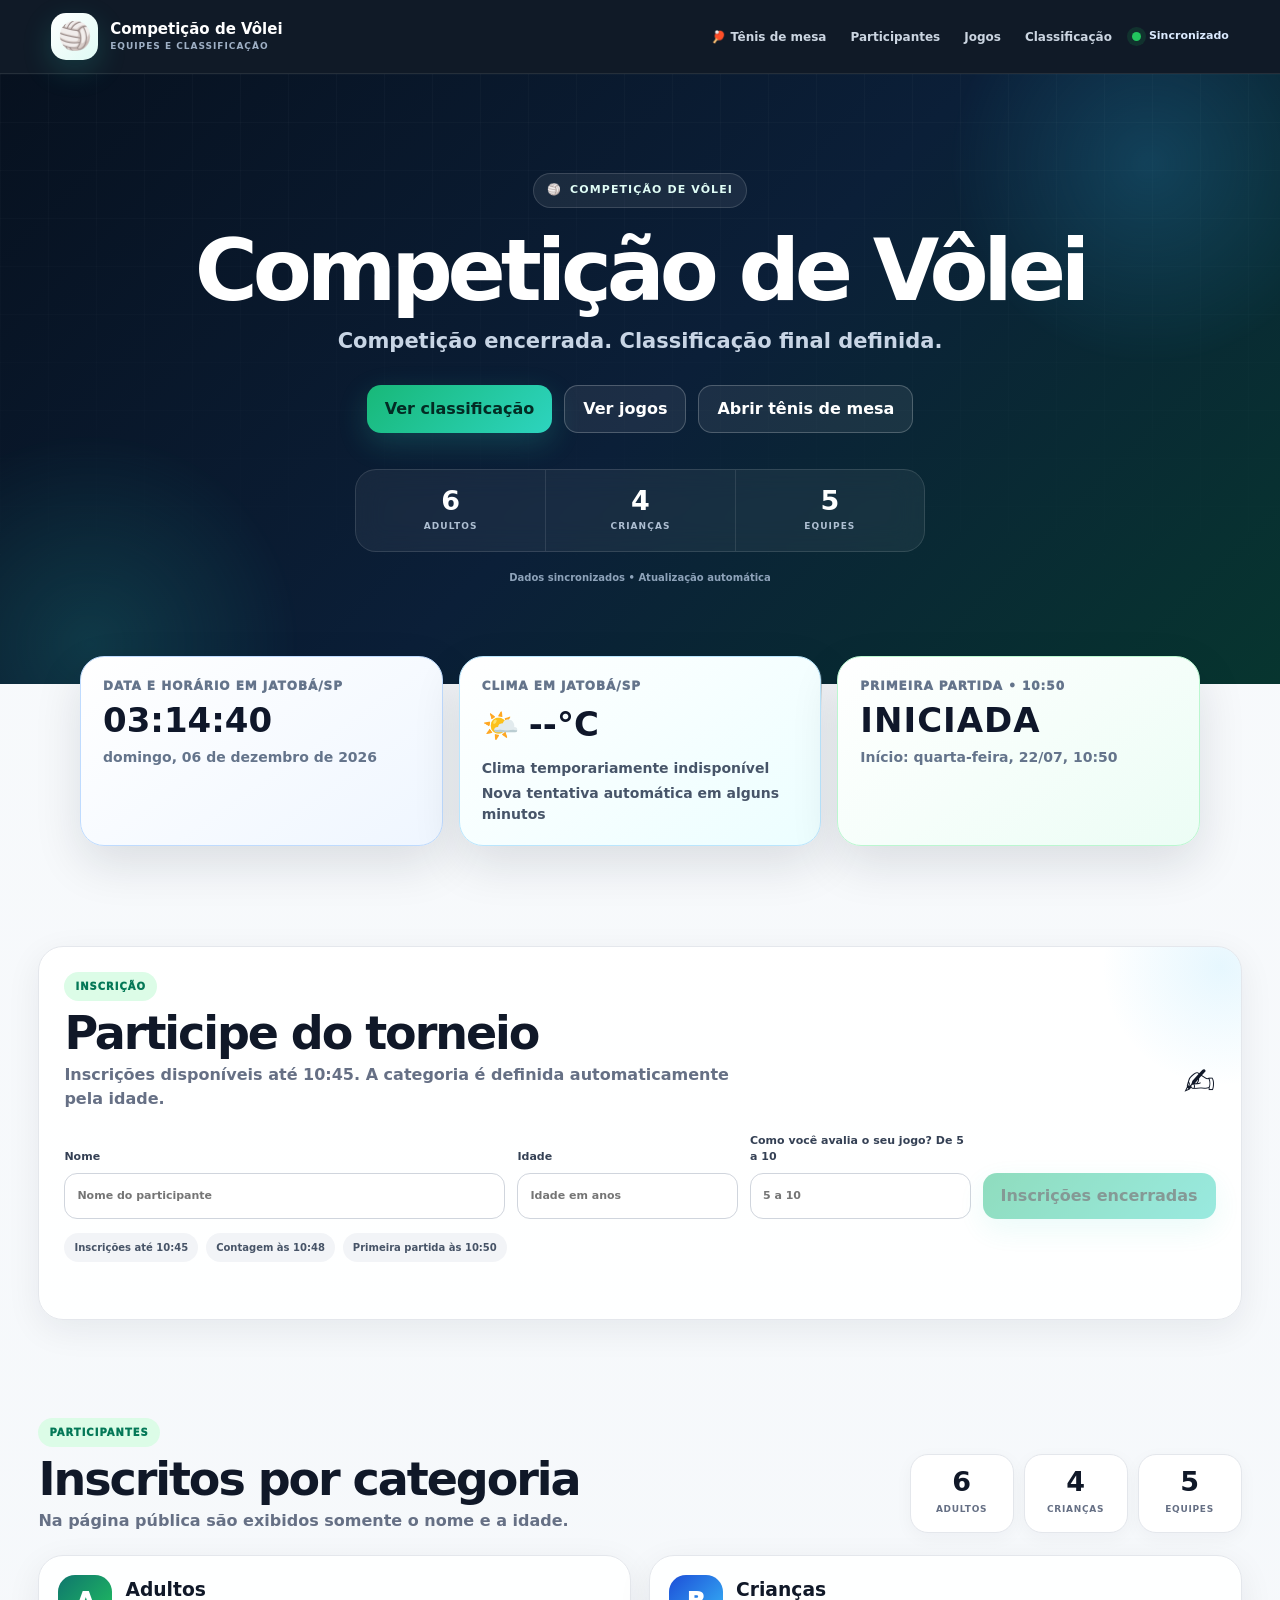
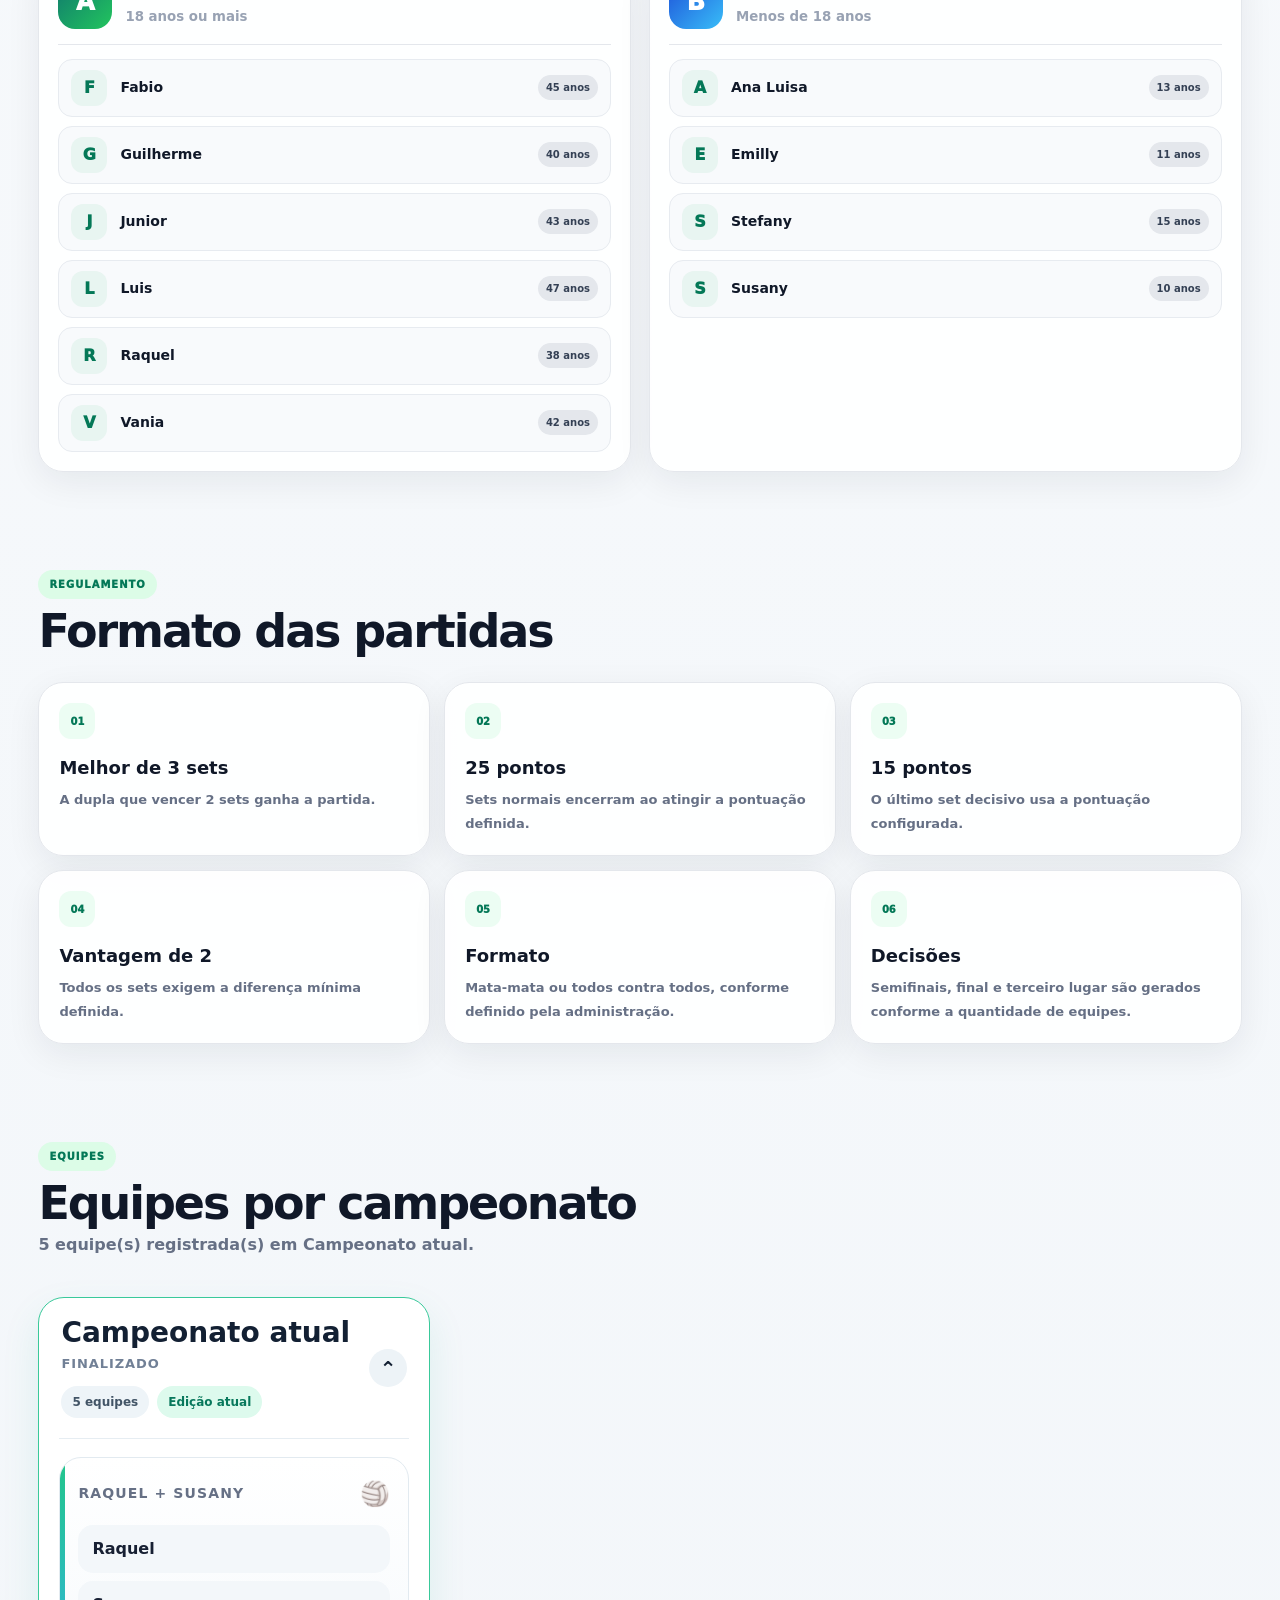
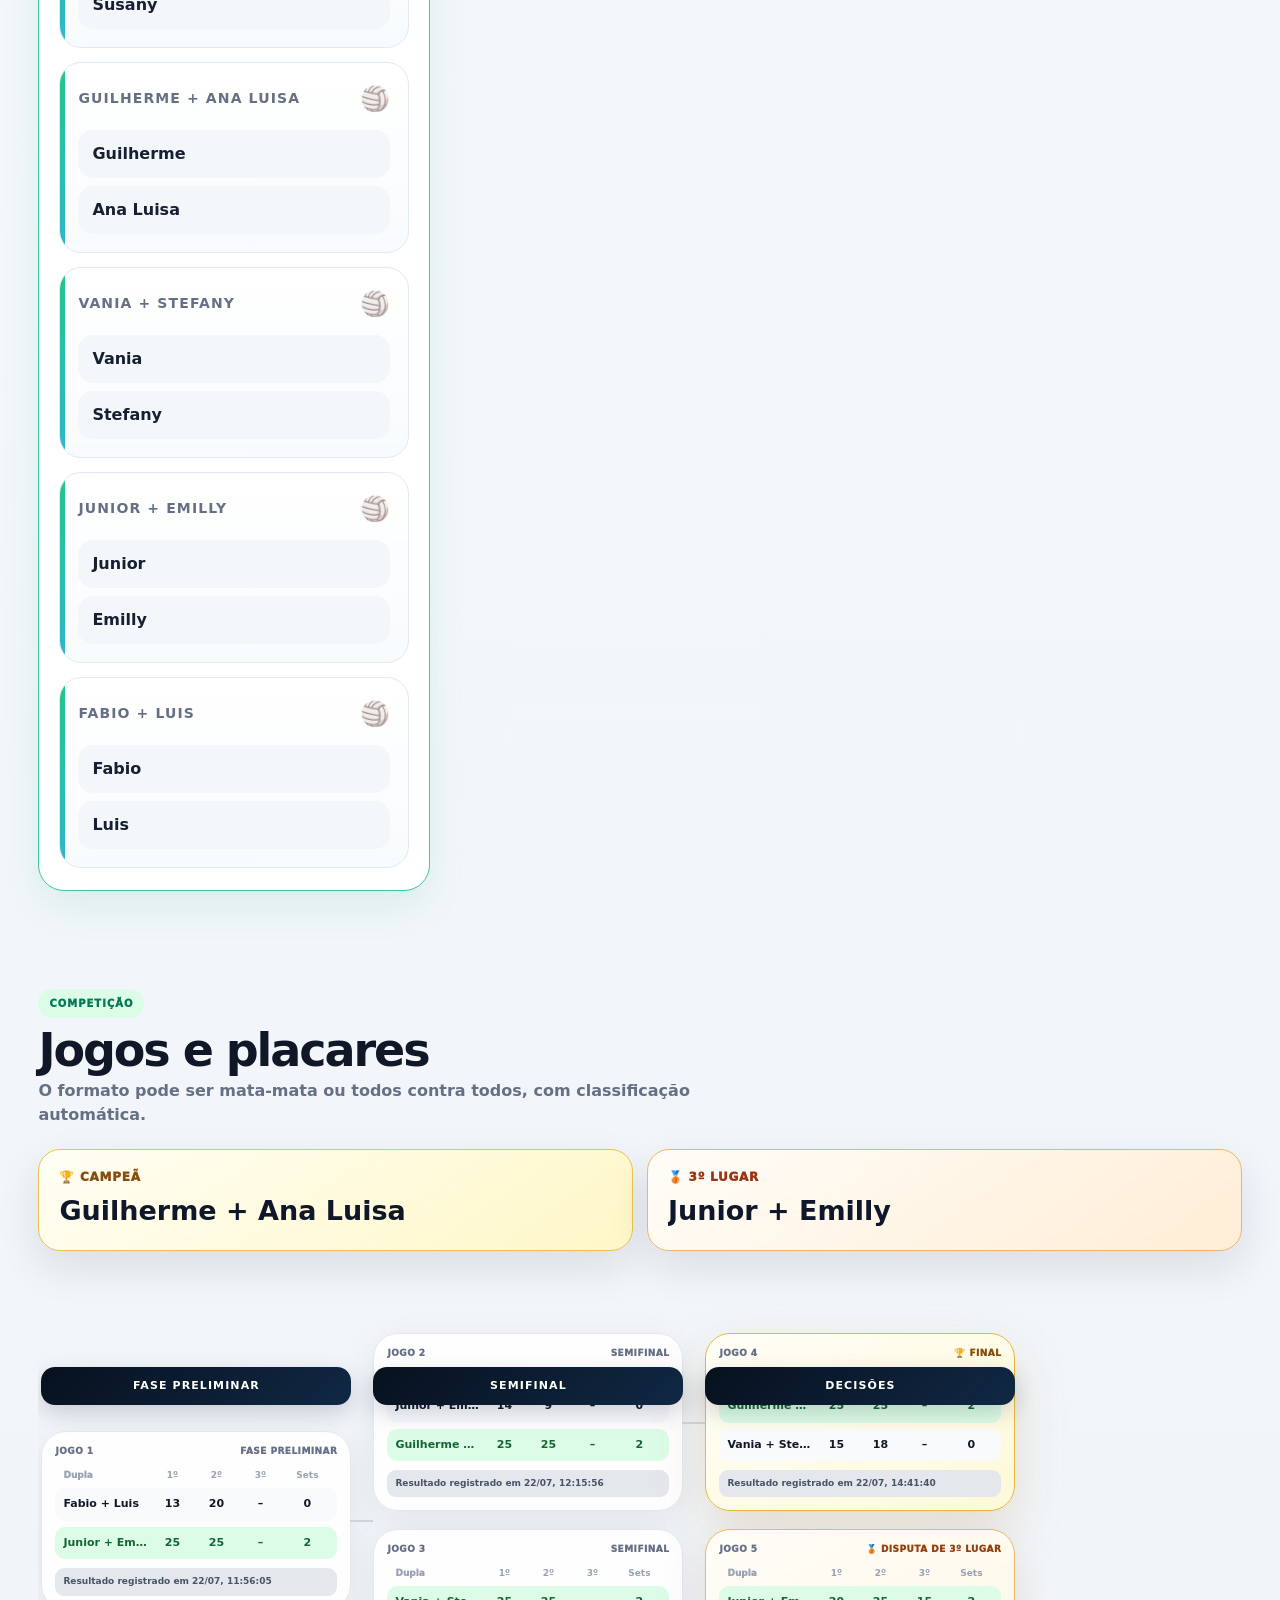
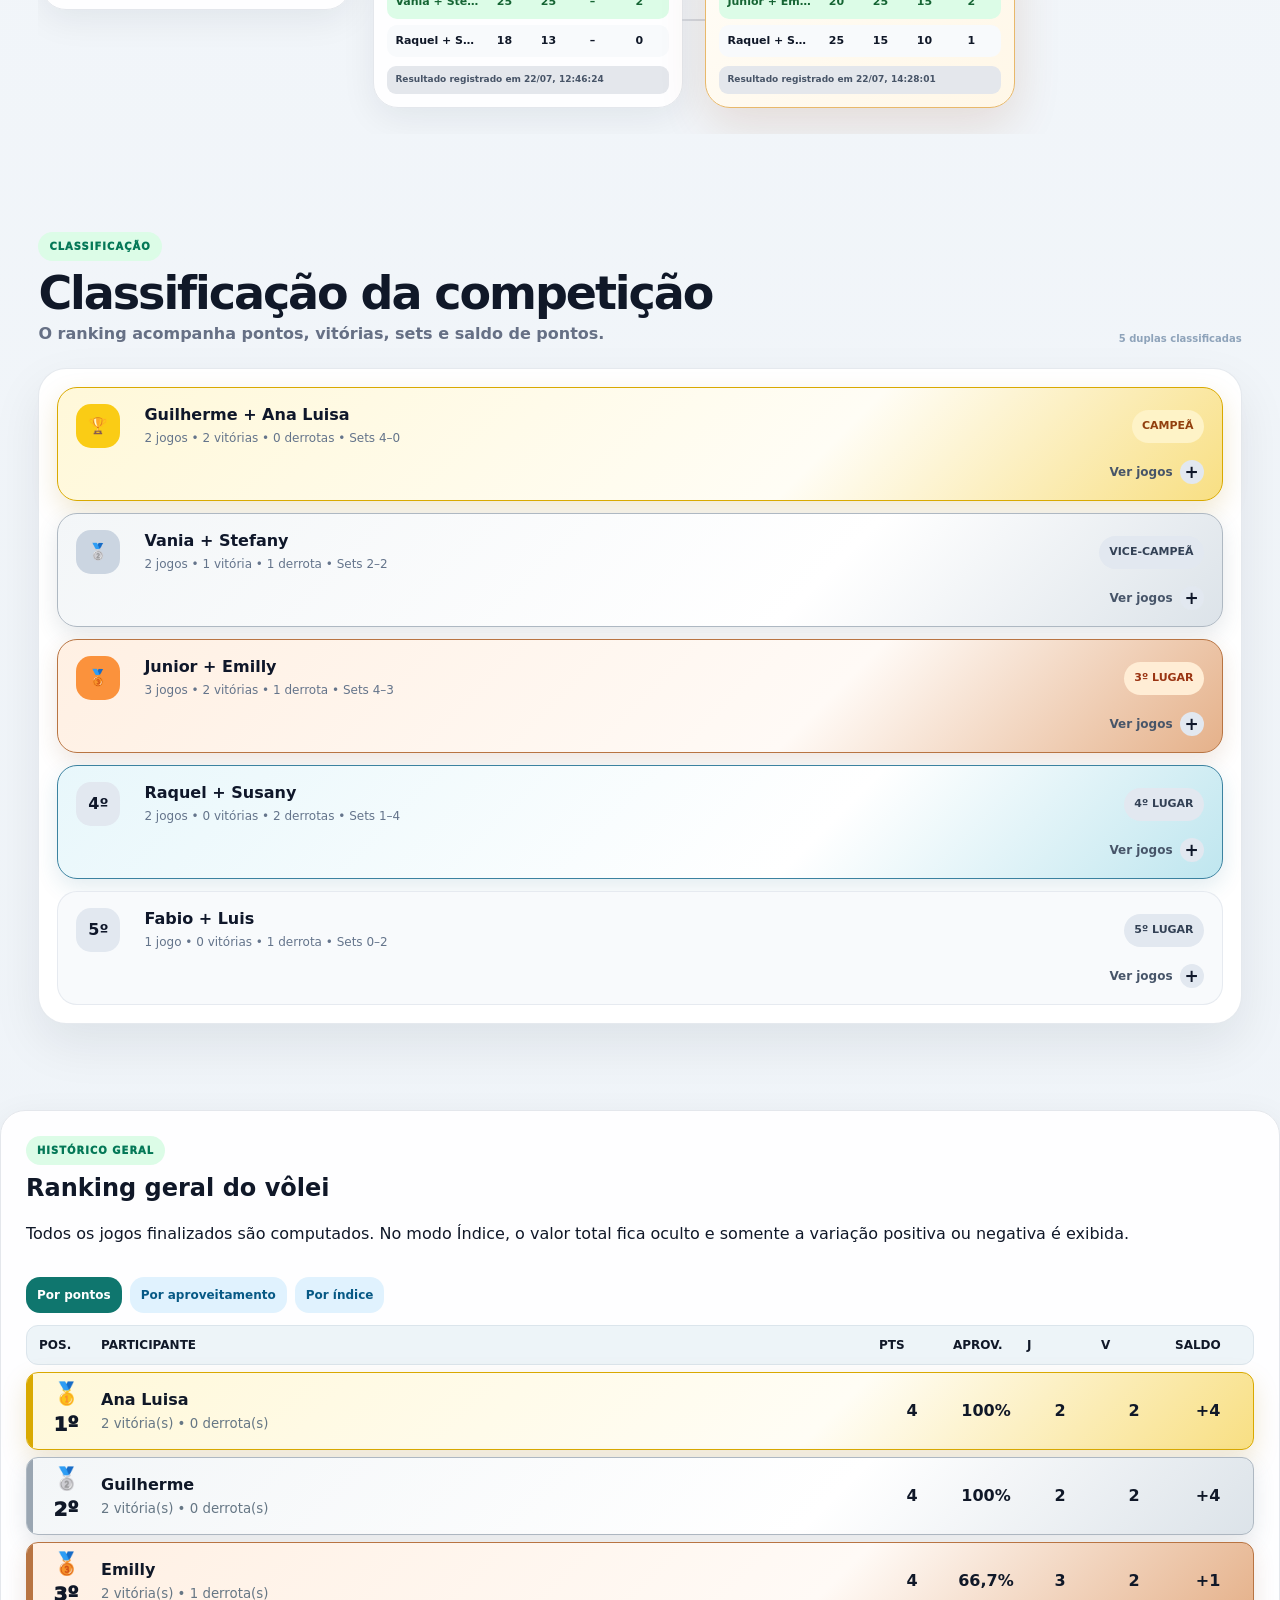
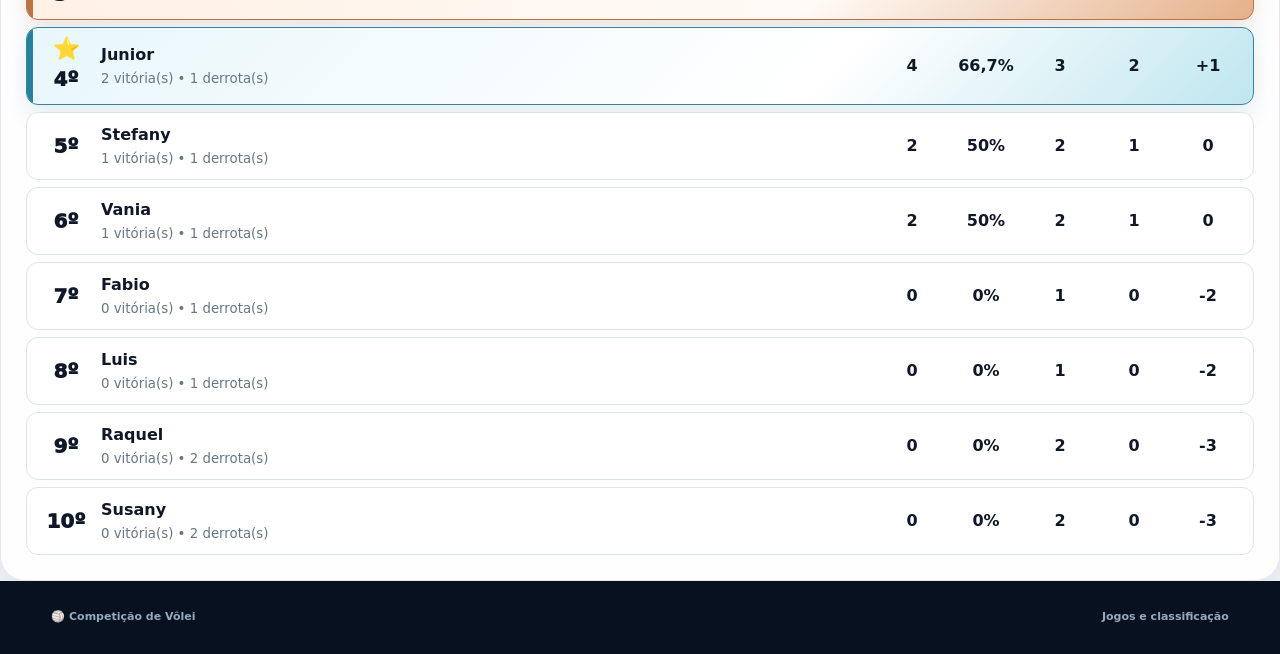
==== commit d7244e05: "Ativa equipes por campeonato V034" ====
--- a/index.html
+++ b/index.html
@@ -14,9 +14,9 @@
 <section class="section" id="inscricao"><div class="panel signup-panel"><div class="section-head"><div><span class="kicker">Inscrição</span><h2>Participe do torneio</h2><p id="registrationDescription">A categoria é definida automaticamente pela idade.</p></div><span class="panel-icon">✍️</span></div><form class="signup-grid" id="signupForm"><label>Nome<input id="signupName" maxlength="50" autocomplete="name" required placeholder="Nome do participante"></label><label>Idade<input id="signupAge" type="number" min="1" max="100" step="1" required placeholder="Idade em anos"></label><label>Como você avalia o seu jogo? De 5 a 10<input id="signupScore" type="text" inputmode="text" maxlength="3" required placeholder="5 a 10"></label><button class="btn primary" id="signupButton" type="submit">Confirmar inscrição</button></form><div class="info-chips"><span id="registrationChip">Inscrições</span><span id="countdownChip">Contagem</span><span id="firstMatchChip">Primeira partida</span></div><div class="message" id="signupMessage" aria-live="polite"></div></div></section>
 <section class="section compact" id="participantes"><div class="section-head"><div><span class="kicker">Participantes</span><h2>Inscritos por categoria</h2><p>Na página pública são exibidos somente o nome e a idade.</p></div><div class="kpis"><article><strong id="countA">0</strong><span>Adultos</span></article><article><strong id="countB">0</strong><span>Crianças</span></article><article><strong id="countTeams">0</strong><span>Equipes</span></article></div></div><div class="pots"><article class="pot pot-a card"><header><span class="pot-badge">A</span><div><h3>Adultos</h3><small>18 anos ou mais</small></div></header><div class="players" id="potAList"></div></article><article class="pot pot-b card"><header><span class="pot-badge">B</span><div><h3>Crianças</h3><small>Menos de 18 anos</small></div></header><div class="players" id="potBList"></div></article></div></section>
 <section class="section compact" id="regras"><div class="section-head"><div><span class="kicker">Regulamento</span><h2>Formato das partidas</h2></div></div><div class="rules"><article class="rule card"><span class="rule-number">01</span><strong id="publicBestOf">Melhor de 3 sets</strong><span id="publicSetsToWin">A equipe que vencer dois sets ganha a partida.</span></article><article class="rule card"><span class="rule-number">02</span><strong id="publicNormalPoints">25 pontos</strong><span>Sets normais encerram ao atingir a pontuação definida.</span></article><article class="rule card"><span class="rule-number">03</span><strong id="publicTiePoints">15 pontos</strong><span>O último set decisivo usa a pontuação configurada.</span></article><article class="rule card"><span class="rule-number">04</span><strong id="publicMinimumLead">Vantagem de 2</strong><span>Todos os sets exigem a diferença mínima definida.</span></article><article class="rule card"><span class="rule-number">05</span><strong>Formato</strong><span>Mata-mata ou todos contra todos, conforme definido pela administração.</span></article><article class="rule card"><span class="rule-number">06</span><strong>Decisões</strong><span>Semifinais, final e terceiro lugar são gerados conforme a quantidade de equipes.</span></article></div></section>
-<section class="section compact" id="equipes"><div class="section-head"><div><span class="kicker">Equipes</span><h2>Equipes formadas</h2><p id="balanceSummary">Selecione um campeonato para consultar as equipes formadas naquela edição.</p></div></div><div class="teams" id="teamsGrid"></div></section>
+<section class="section compact" id="equipes"><div class="section-head"><div><span class="kicker">Equipes</span><h2>Equipes por campeonato</h2><p id="balanceSummary">Toque em um campeonato para visualizar as equipes daquela edição.</p></div></div><div class="teams" id="teamsGrid"></div></section>
 <section class="section compact" id="chaveamento"><div class="section-head"><div><span class="kicker">Competição</span><h2>Jogos e placares</h2><p>O formato pode ser mata-mata ou todos contra todos, com classificação automática.</p></div></div><div class="placement-summary" id="placementSummary" hidden><article class="placement-card champion-placement"><span>🏆 Campeã</span><strong id="championName">A definir</strong></article><article class="placement-card third-placement"><span>🥉 3º lugar</span><strong id="thirdPlaceName">A definir</strong></article></div><div class="bracket-shell"><div class="bracket" id="bracket"></div></div></section>
 <section class="section compact" id="classificacao" hidden><div class="section-head"><div><span class="kicker">Classificação</span><h2>Classificação da competição</h2><p>O ranking acompanha pontos, vitórias, sets e saldo de pontos.</p></div><span class="audit" id="rankingStatus"></span></div><div class="final-ranking-card"><div class="final-ranking-list" id="finalRankingRows"></div></div></section>
 </main><footer class="footer"><span>🏐 Competição de Vôlei</span><span>Jogos e classificação</span></footer><div class="toast-wrap" id="toastWrap"></div>
-<script src="config.js?v=20260723-1645"></script><script src="assets/core-data.js?v=20260723-1645"></script><script src="assets/tournament-bracket.js?v=20260723-1645"></script><script src="assets/draw-tiebreak-v012.js?v=20260723-1645"></script><script src="assets/compact-bracket-v014.js?v=20260723-1645"></script><script src="assets/bracket-7-v015.js?v=20260723-1645"></script><script src="assets/tournament-score.js?v=20260723-1645"></script><script src="assets/dynamic-score-v015.js?v=20260723-1645"></script><script src="assets/tournament-api.js?v=20260723-1645"></script><script src="assets/datetime-fix-v015.js?v=20260723-1645"></script><script src="assets/rating-rule-v011.js?v=20260723-1645"></script><script src="assets/current-state-v013.js?v=20260723-1645"></script><script src="assets/public.js?v=20260723-1645"></script><script src="assets/final-ranking-v014.js?v=20260723-1645"></script><script src="assets/ranking-format-v022.js?v=20260723-1645"></script><script src="assets/dynamic-public-v015.js?v=20260723-1645"></script><script src="assets/flex-shared-v023.js?v=20260723-2340"></script><script src="assets/ranking-volei-v029.js?v=20260723-2340"></script><script src="assets/proximo-campeonato-v031.js?v=20260724-0730"></script><script src="assets/equipes-por-campeonato-v032.js?v=20260724-0815"></script>
+<script src="config.js?v=20260723-1645"></script><script src="assets/core-data.js?v=20260723-1645"></script><script src="assets/tournament-bracket.js?v=20260723-1645"></script><script src="assets/draw-tiebreak-v012.js?v=20260723-1645"></script><script src="assets/compact-bracket-v014.js?v=20260723-1645"></script><script src="assets/bracket-7-v015.js?v=20260723-1645"></script><script src="assets/tournament-score.js?v=20260723-1645"></script><script src="assets/dynamic-score-v015.js?v=20260723-1645"></script><script src="assets/tournament-api.js?v=20260723-1645"></script><script src="assets/datetime-fix-v015.js?v=20260723-1645"></script><script src="assets/rating-rule-v011.js?v=20260723-1645"></script><script src="assets/current-state-v013.js?v=20260723-1645"></script><script src="assets/public.js?v=20260723-1645"></script><script src="assets/final-ranking-v014.js?v=20260723-1645"></script><script src="assets/ranking-format-v022.js?v=20260723-1645"></script><script src="assets/dynamic-public-v015.js?v=20260723-1645"></script><script src="assets/flex-shared-v023.js?v=20260723-2340"></script><script src="assets/ranking-volei-v029.js?v=20260723-2340"></script><script src="assets/proximo-campeonato-v031.js?v=20260724-0730"></script><script src="assets/equipes-por-campeonato-v034.js?v=20260724-0915"></script>
 </body></html>
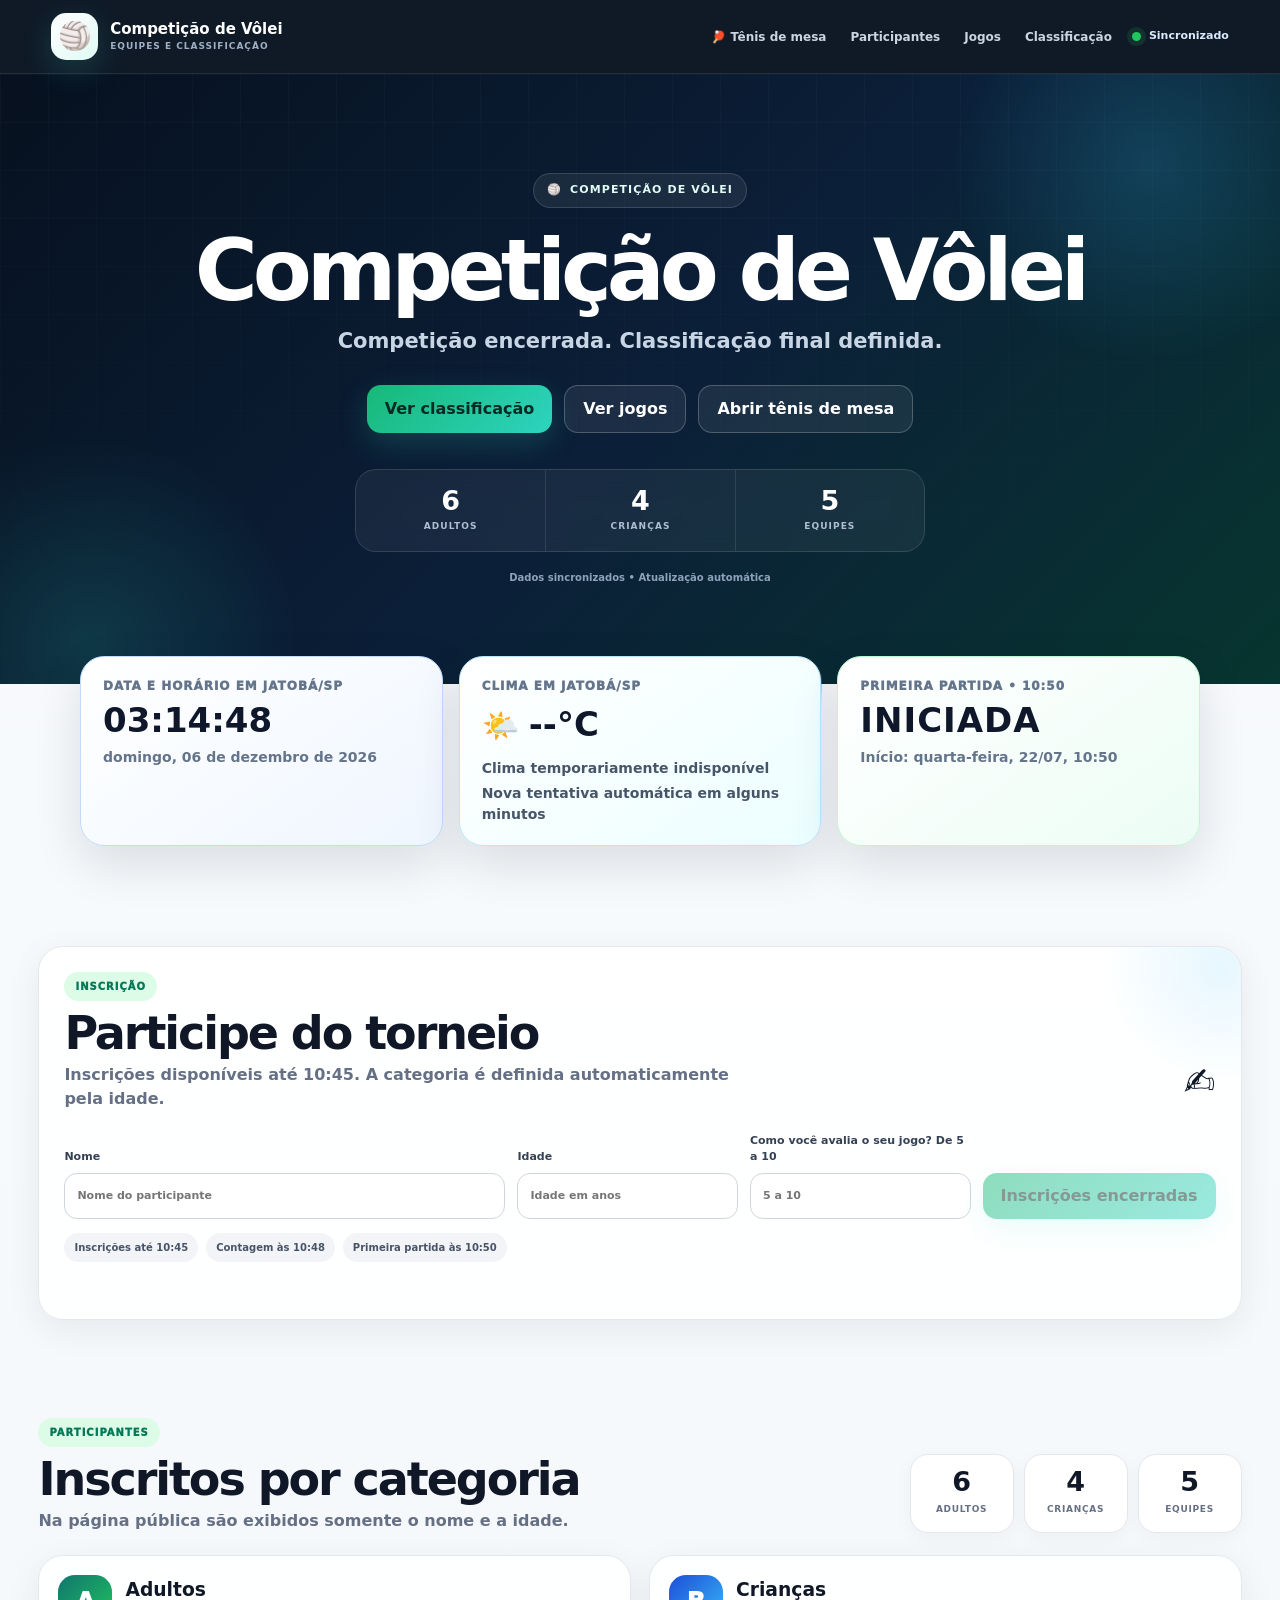
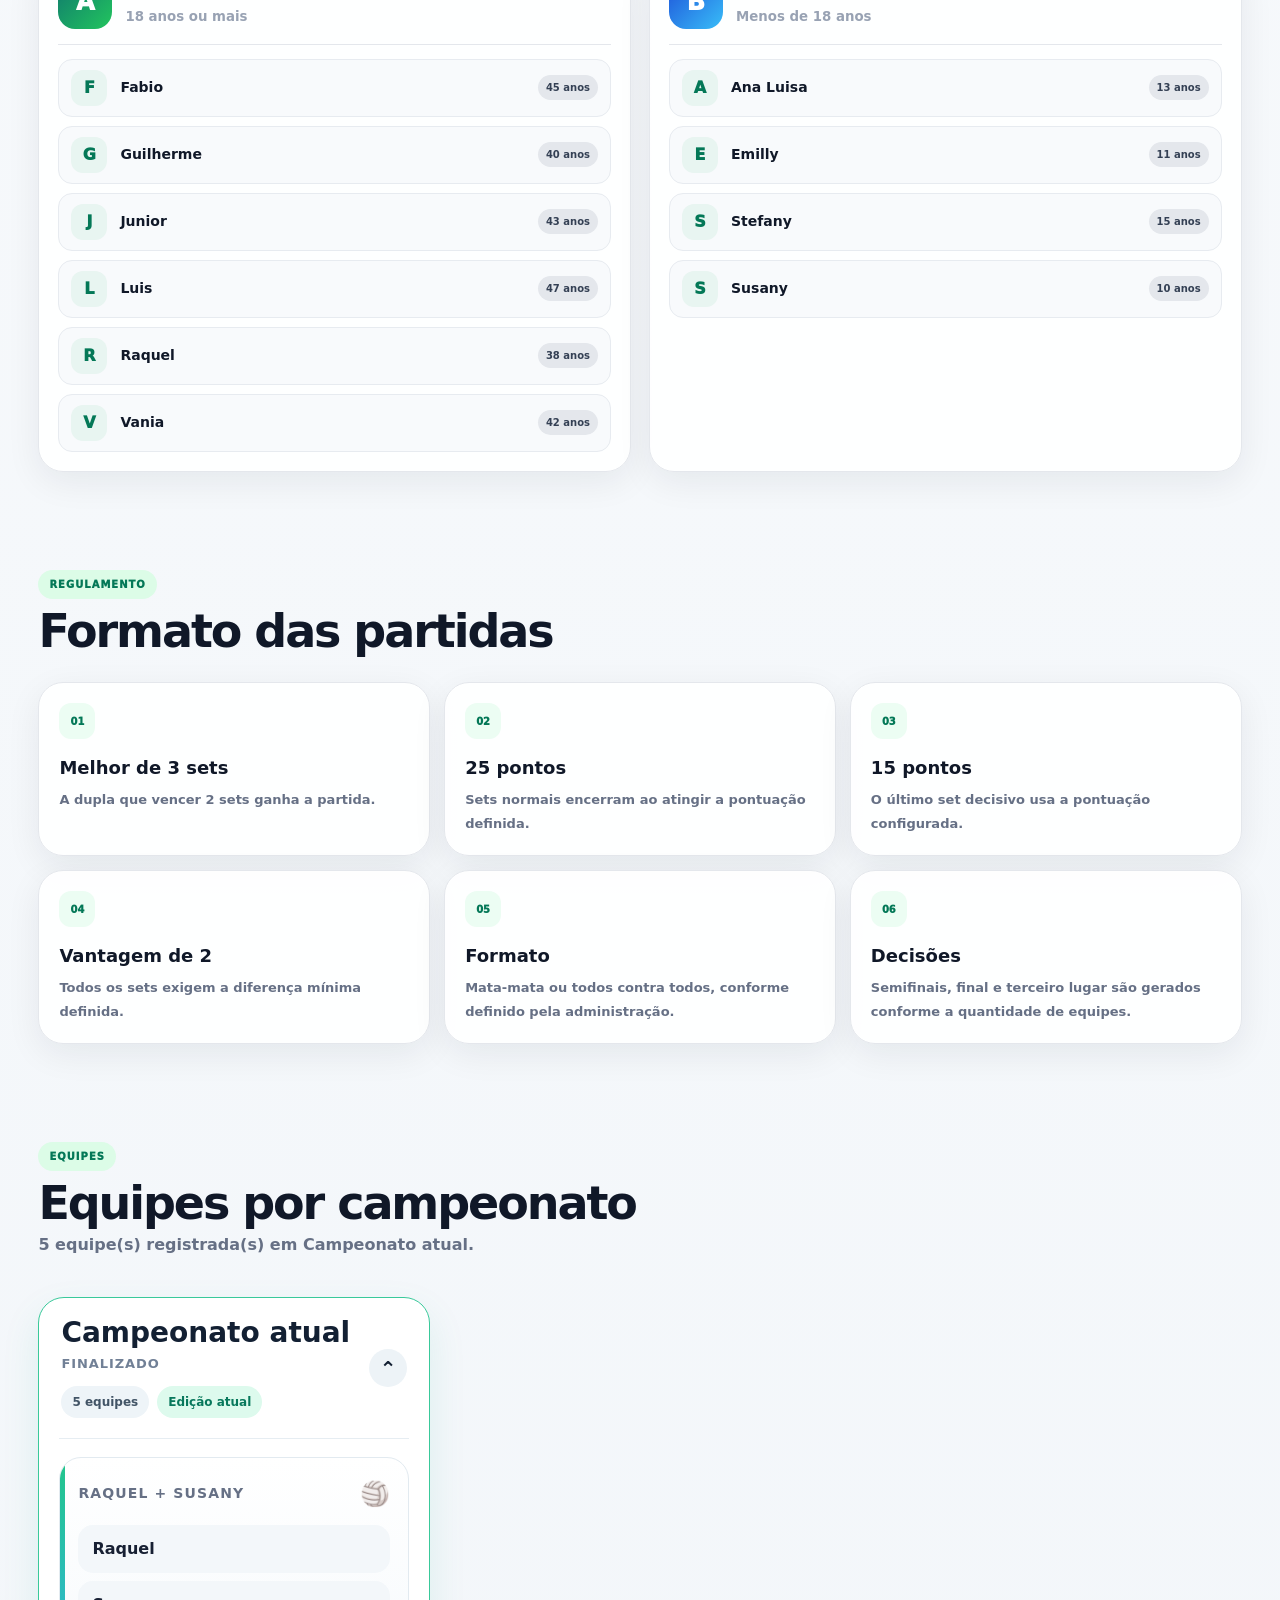
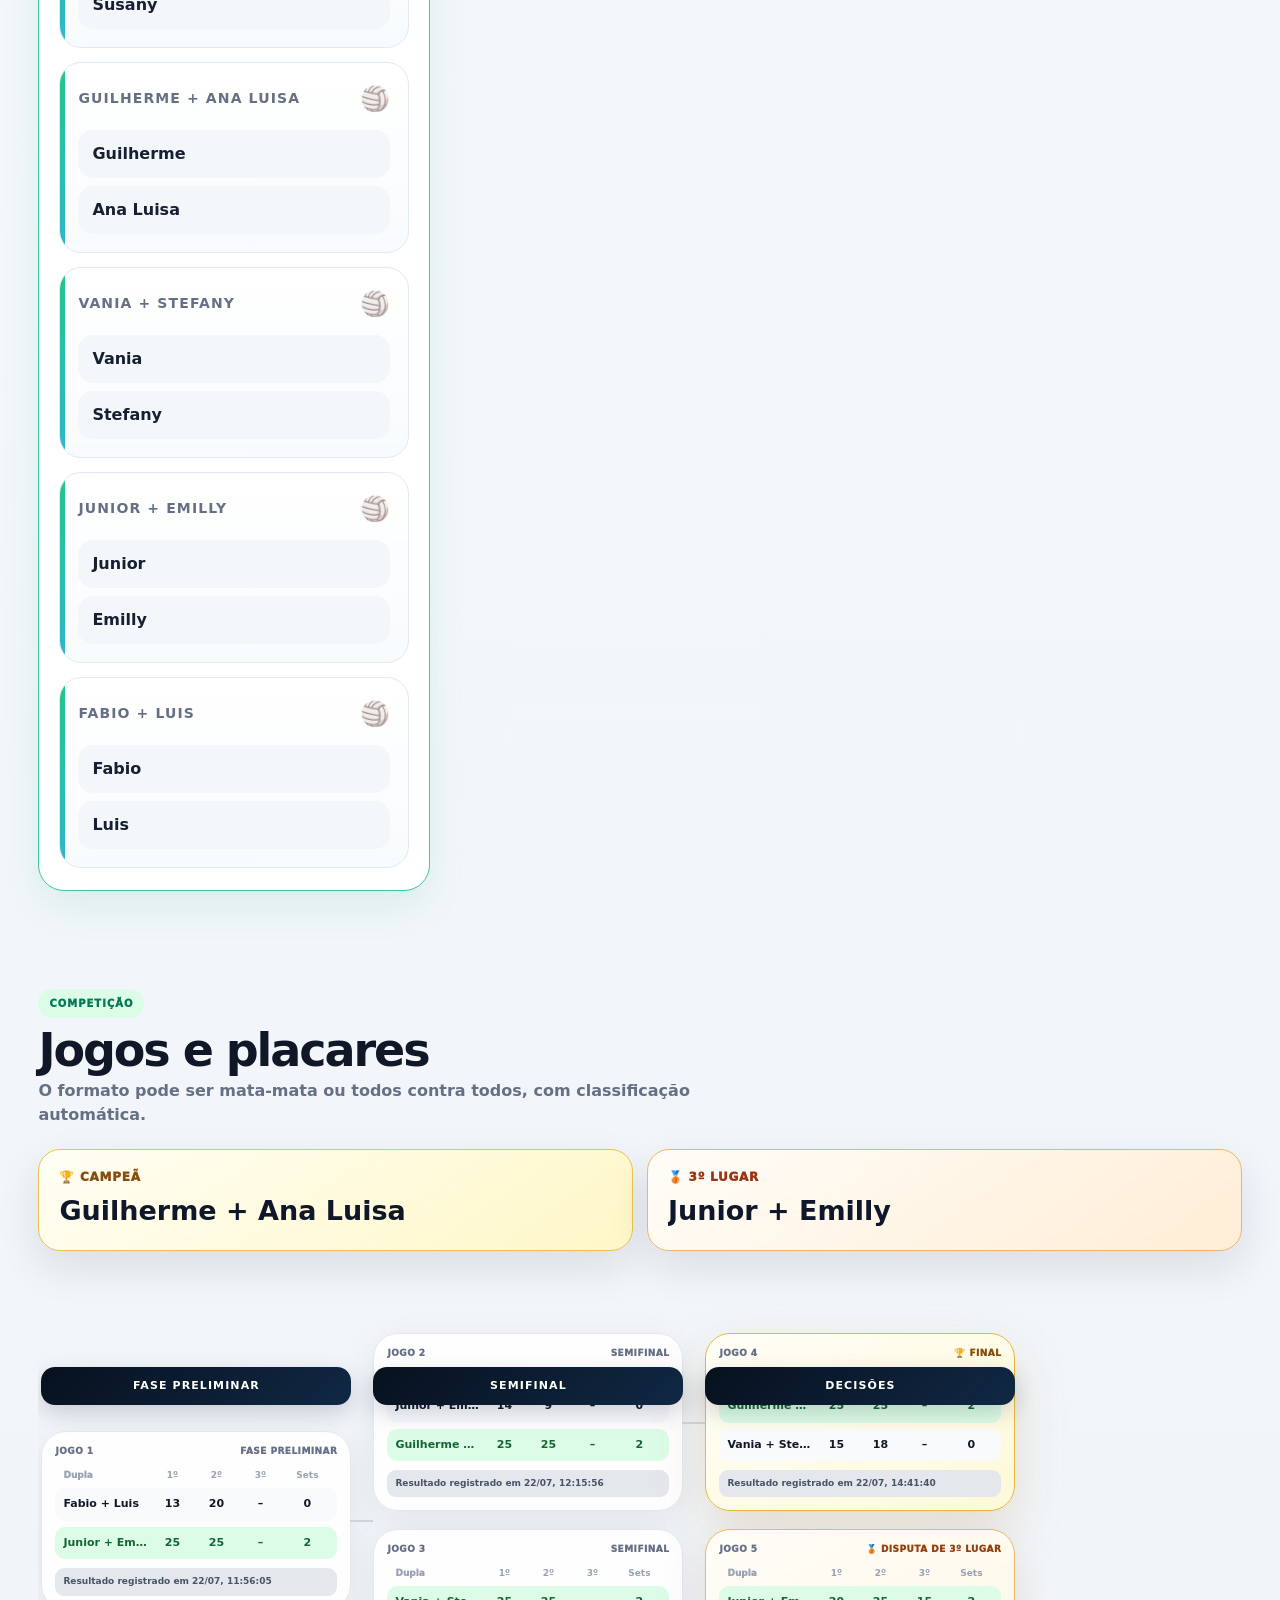
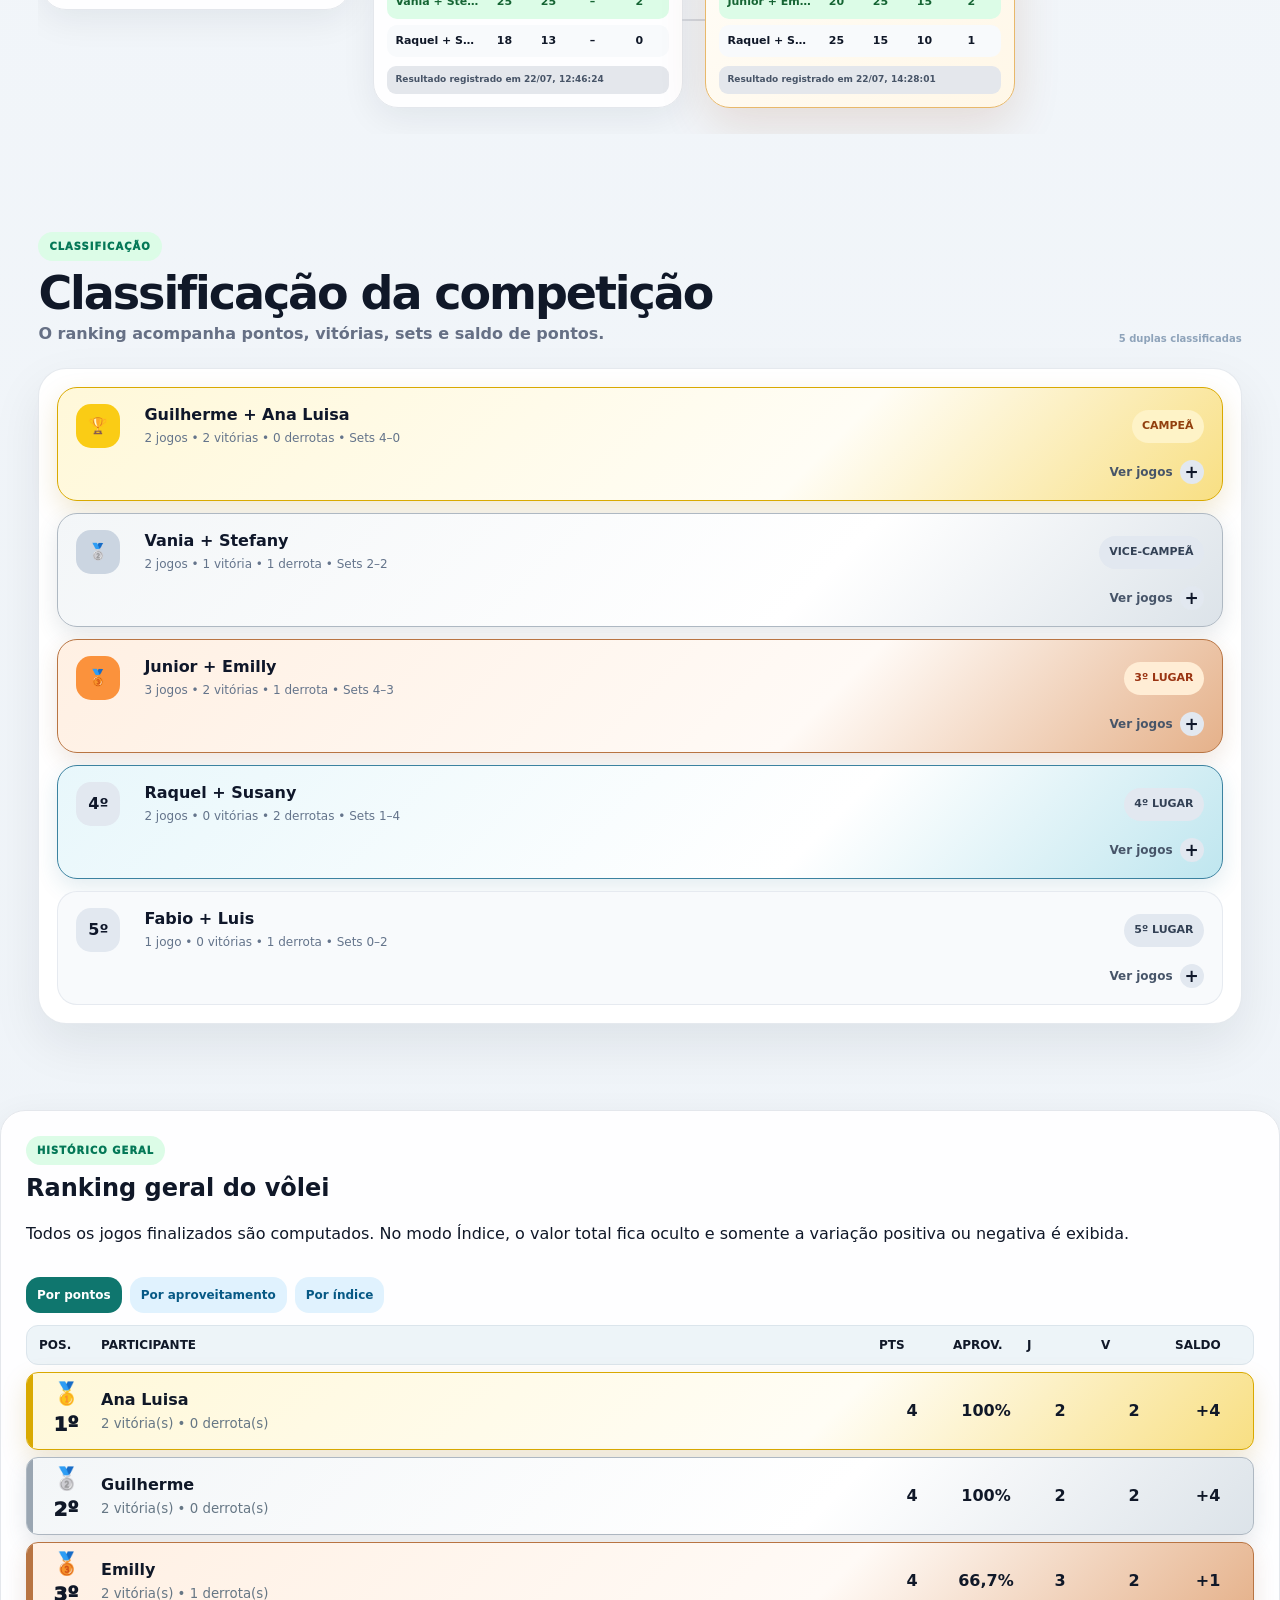
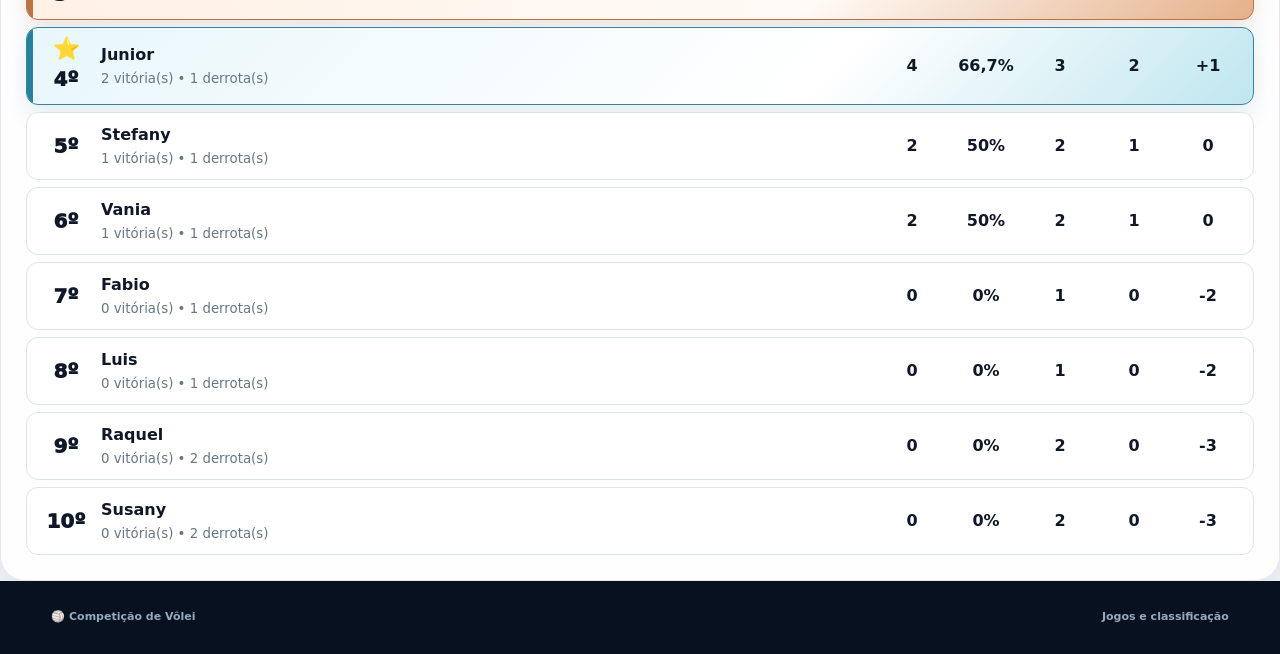
==== commit 9d4ee2b4: "Ativa correção pública do campeonato atual V035" ====
--- a/index.html
+++ b/index.html
@@ -18,5 +18,5 @@
 <section class="section compact" id="chaveamento"><div class="section-head"><div><span class="kicker">Competição</span><h2>Jogos e placares</h2><p>O formato pode ser mata-mata ou todos contra todos, com classificação automática.</p></div></div><div class="placement-summary" id="placementSummary" hidden><article class="placement-card champion-placement"><span>🏆 Campeã</span><strong id="championName">A definir</strong></article><article class="placement-card third-placement"><span>🥉 3º lugar</span><strong id="thirdPlaceName">A definir</strong></article></div><div class="bracket-shell"><div class="bracket" id="bracket"></div></div></section>
 <section class="section compact" id="classificacao" hidden><div class="section-head"><div><span class="kicker">Classificação</span><h2>Classificação da competição</h2><p>O ranking acompanha pontos, vitórias, sets e saldo de pontos.</p></div><span class="audit" id="rankingStatus"></span></div><div class="final-ranking-card"><div class="final-ranking-list" id="finalRankingRows"></div></div></section>
 </main><footer class="footer"><span>🏐 Competição de Vôlei</span><span>Jogos e classificação</span></footer><div class="toast-wrap" id="toastWrap"></div>
-<script src="config.js?v=20260723-1645"></script><script src="assets/core-data.js?v=20260723-1645"></script><script src="assets/tournament-bracket.js?v=20260723-1645"></script><script src="assets/draw-tiebreak-v012.js?v=20260723-1645"></script><script src="assets/compact-bracket-v014.js?v=20260723-1645"></script><script src="assets/bracket-7-v015.js?v=20260723-1645"></script><script src="assets/tournament-score.js?v=20260723-1645"></script><script src="assets/dynamic-score-v015.js?v=20260723-1645"></script><script src="assets/tournament-api.js?v=20260723-1645"></script><script src="assets/datetime-fix-v015.js?v=20260723-1645"></script><script src="assets/rating-rule-v011.js?v=20260723-1645"></script><script src="assets/current-state-v013.js?v=20260723-1645"></script><script src="assets/public.js?v=20260723-1645"></script><script src="assets/final-ranking-v014.js?v=20260723-1645"></script><script src="assets/ranking-format-v022.js?v=20260723-1645"></script><script src="assets/dynamic-public-v015.js?v=20260723-1645"></script><script src="assets/flex-shared-v023.js?v=20260723-2340"></script><script src="assets/ranking-volei-v029.js?v=20260723-2340"></script><script src="assets/proximo-campeonato-v031.js?v=20260724-0730"></script><script src="assets/equipes-por-campeonato-v034.js?v=20260724-0915"></script>
-</body></html>
+<script src="config.js?v=20260723-1645"></script><script src="assets/core-data.js?v=20260723-1645"></script><script src="assets/tournament-bracket.js?v=20260723-1645"></script><script src="assets/draw-tiebreak-v012.js?v=20260723-1645"></script><script src="assets/compact-bracket-v014.js?v=20260723-1645"></script><script src="assets/bracket-7-v015.js?v=20260723-1645"></script><script src="assets/tournament-score.js?v=20260723-1645"></script><script src="assets/dynamic-score-v015.js?v=20260723-1645"></script><script src="assets/tournament-api.js?v=20260723-1645"></script><script src="assets/datetime-fix-v015.js?v=20260723-1645"></script><script src="assets/rating-rule-v011.js?v=20260723-1645"></script><script src="assets/current-state-v013.js?v=20260723-1645"></script><script src="assets/public.js?v=20260723-1645"></script><script src="assets/final-ranking-v014.js?v=20260723-1645"></script><script src="assets/ranking-format-v022.js?v=20260723-1645"></script><script src="assets/dynamic-public-v015.js?v=20260723-1645"></script><script src="assets/flex-shared-v023.js?v=20260723-2340"></script><script src="assets/ranking-volei-v029.js?v=20260723-2340"></script><script src="assets/proximo-campeonato-v031.js?v=20260724-0730"></script><script src="assets/equipes-por-campeonato-v035.js?v=20260724-0935"></script>
+</body></html>
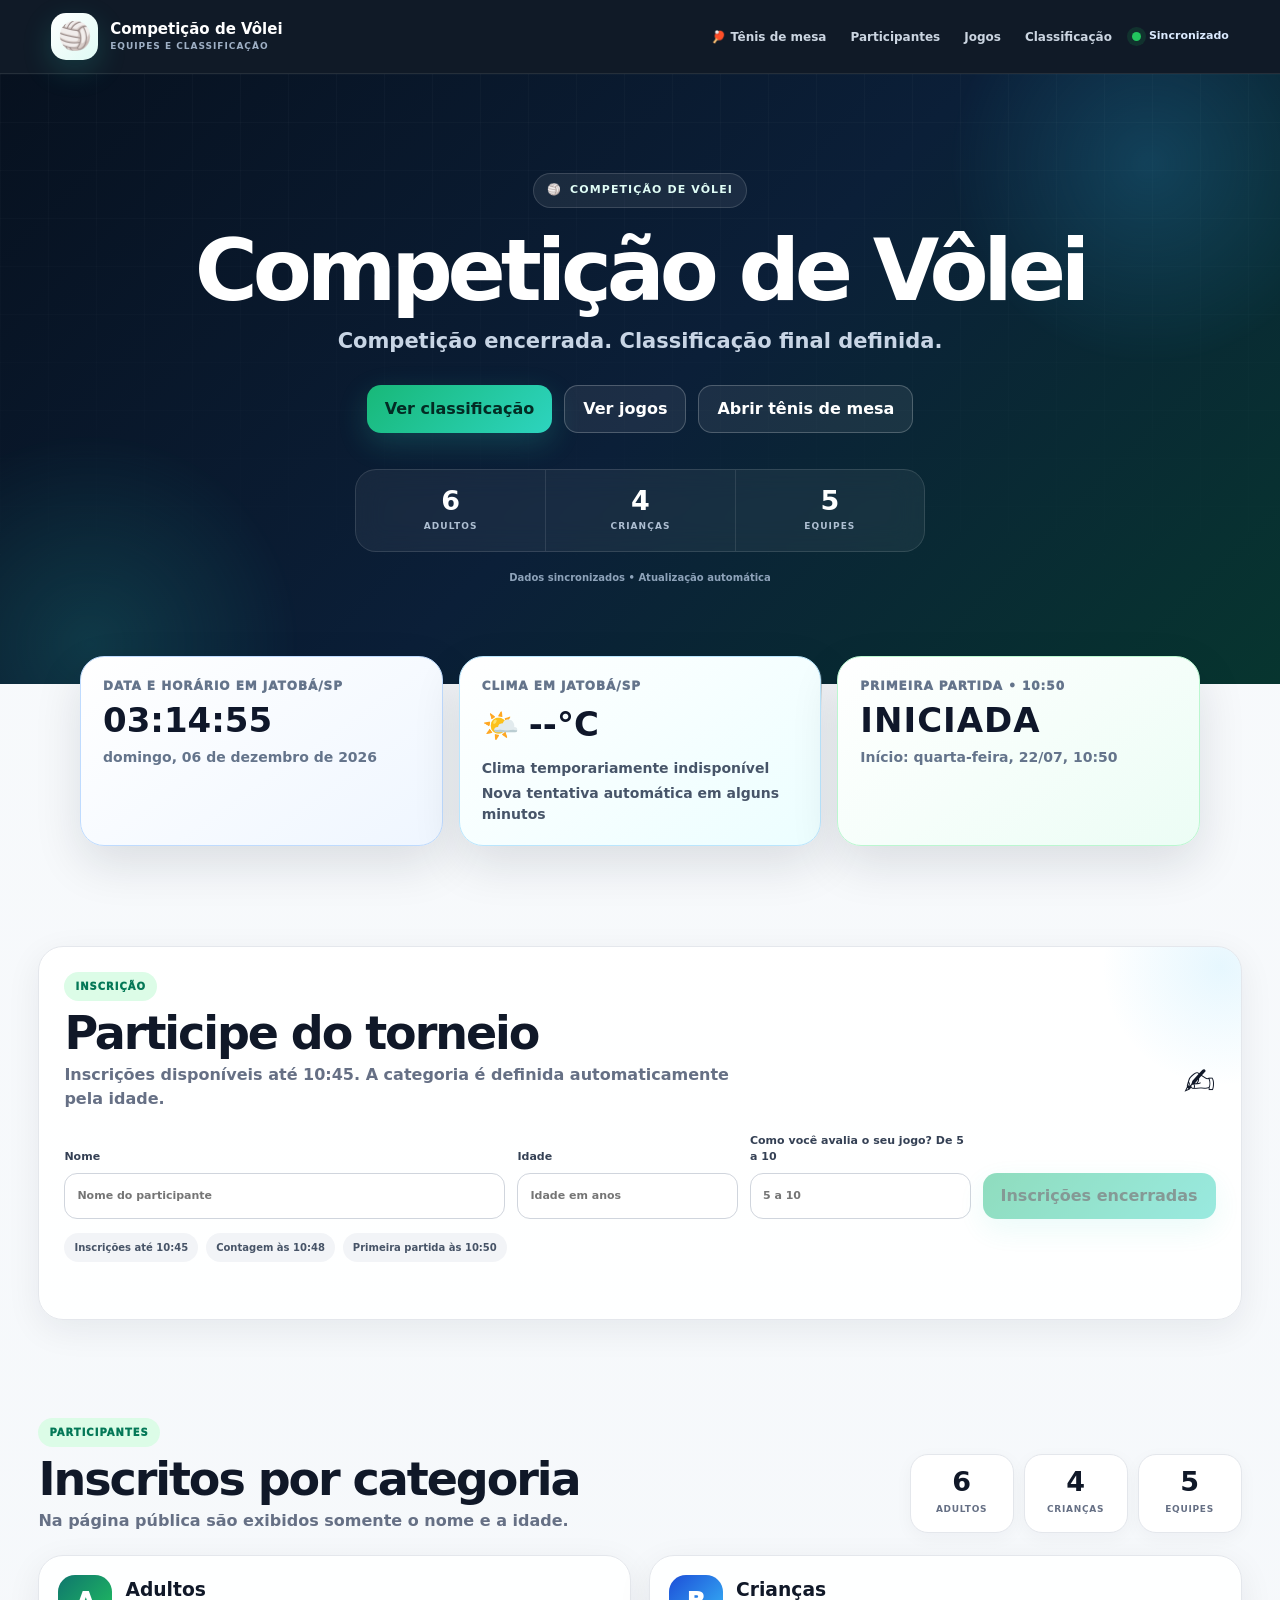
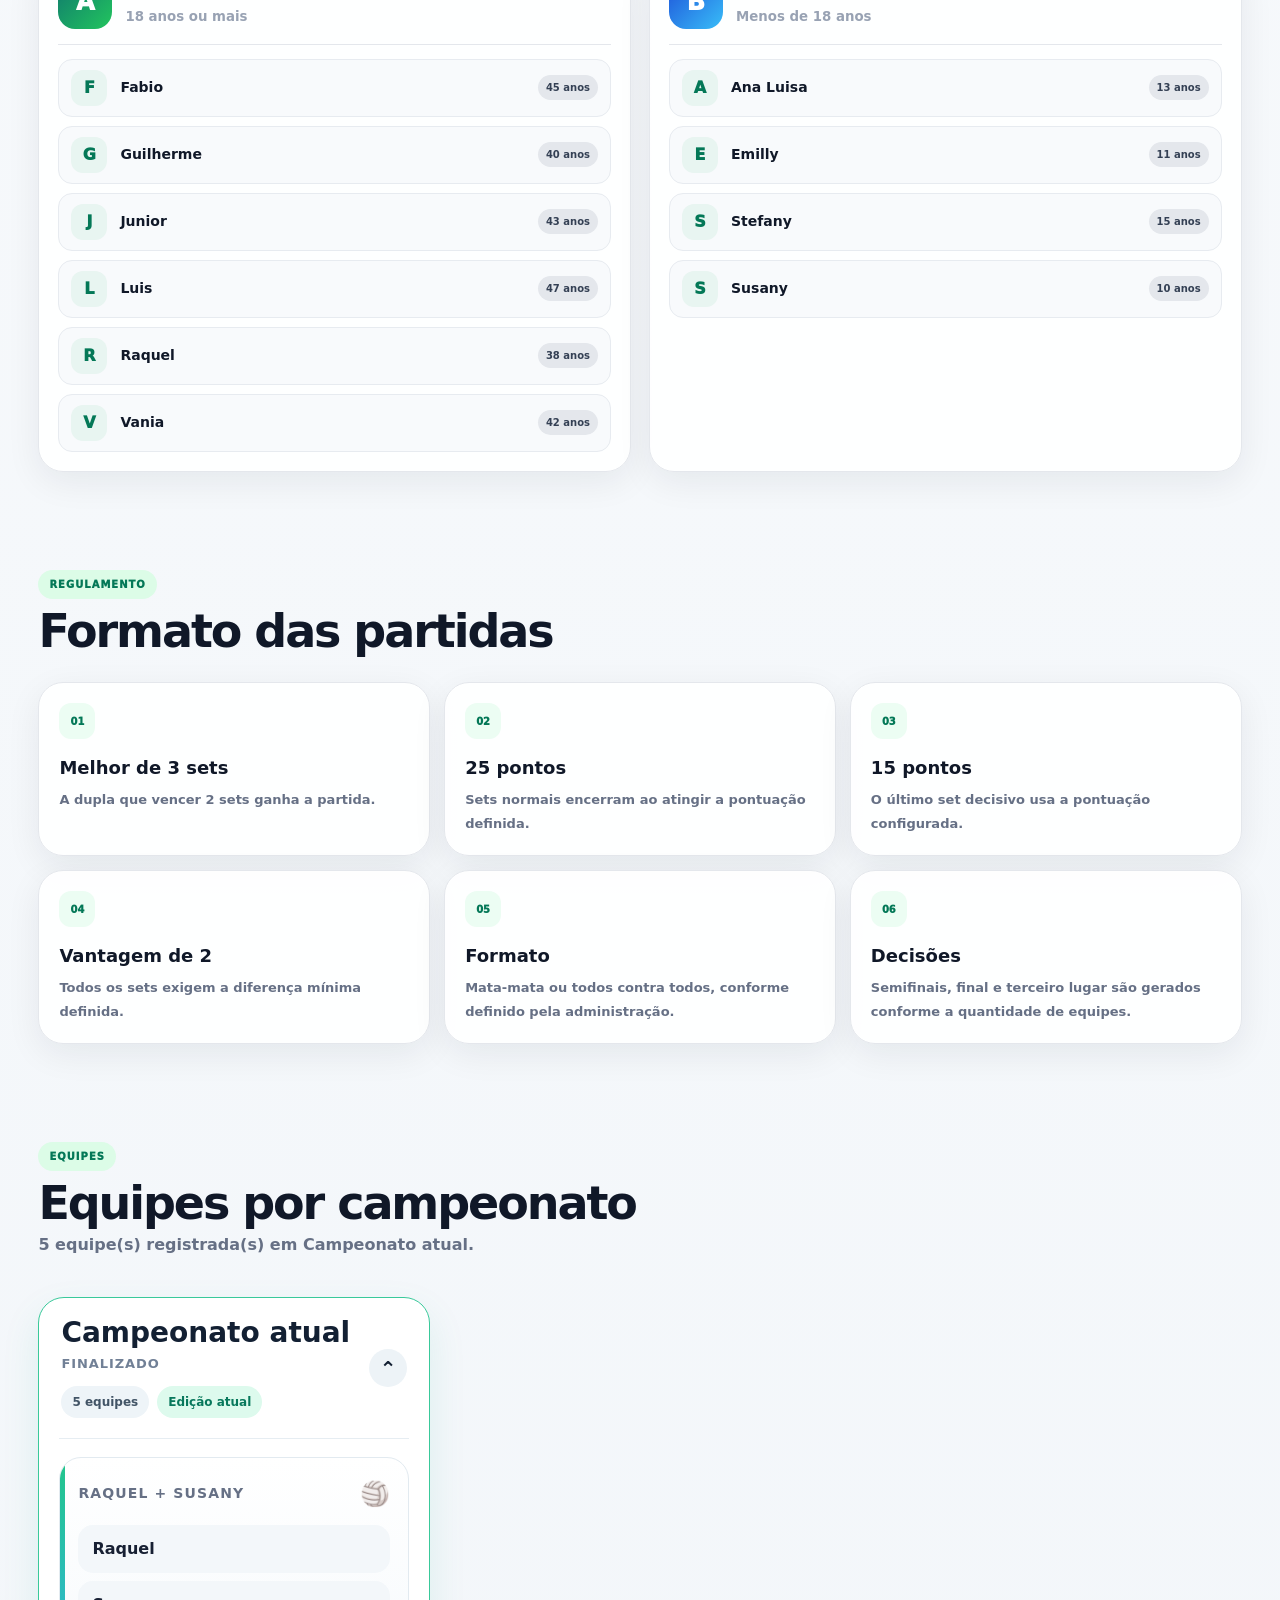
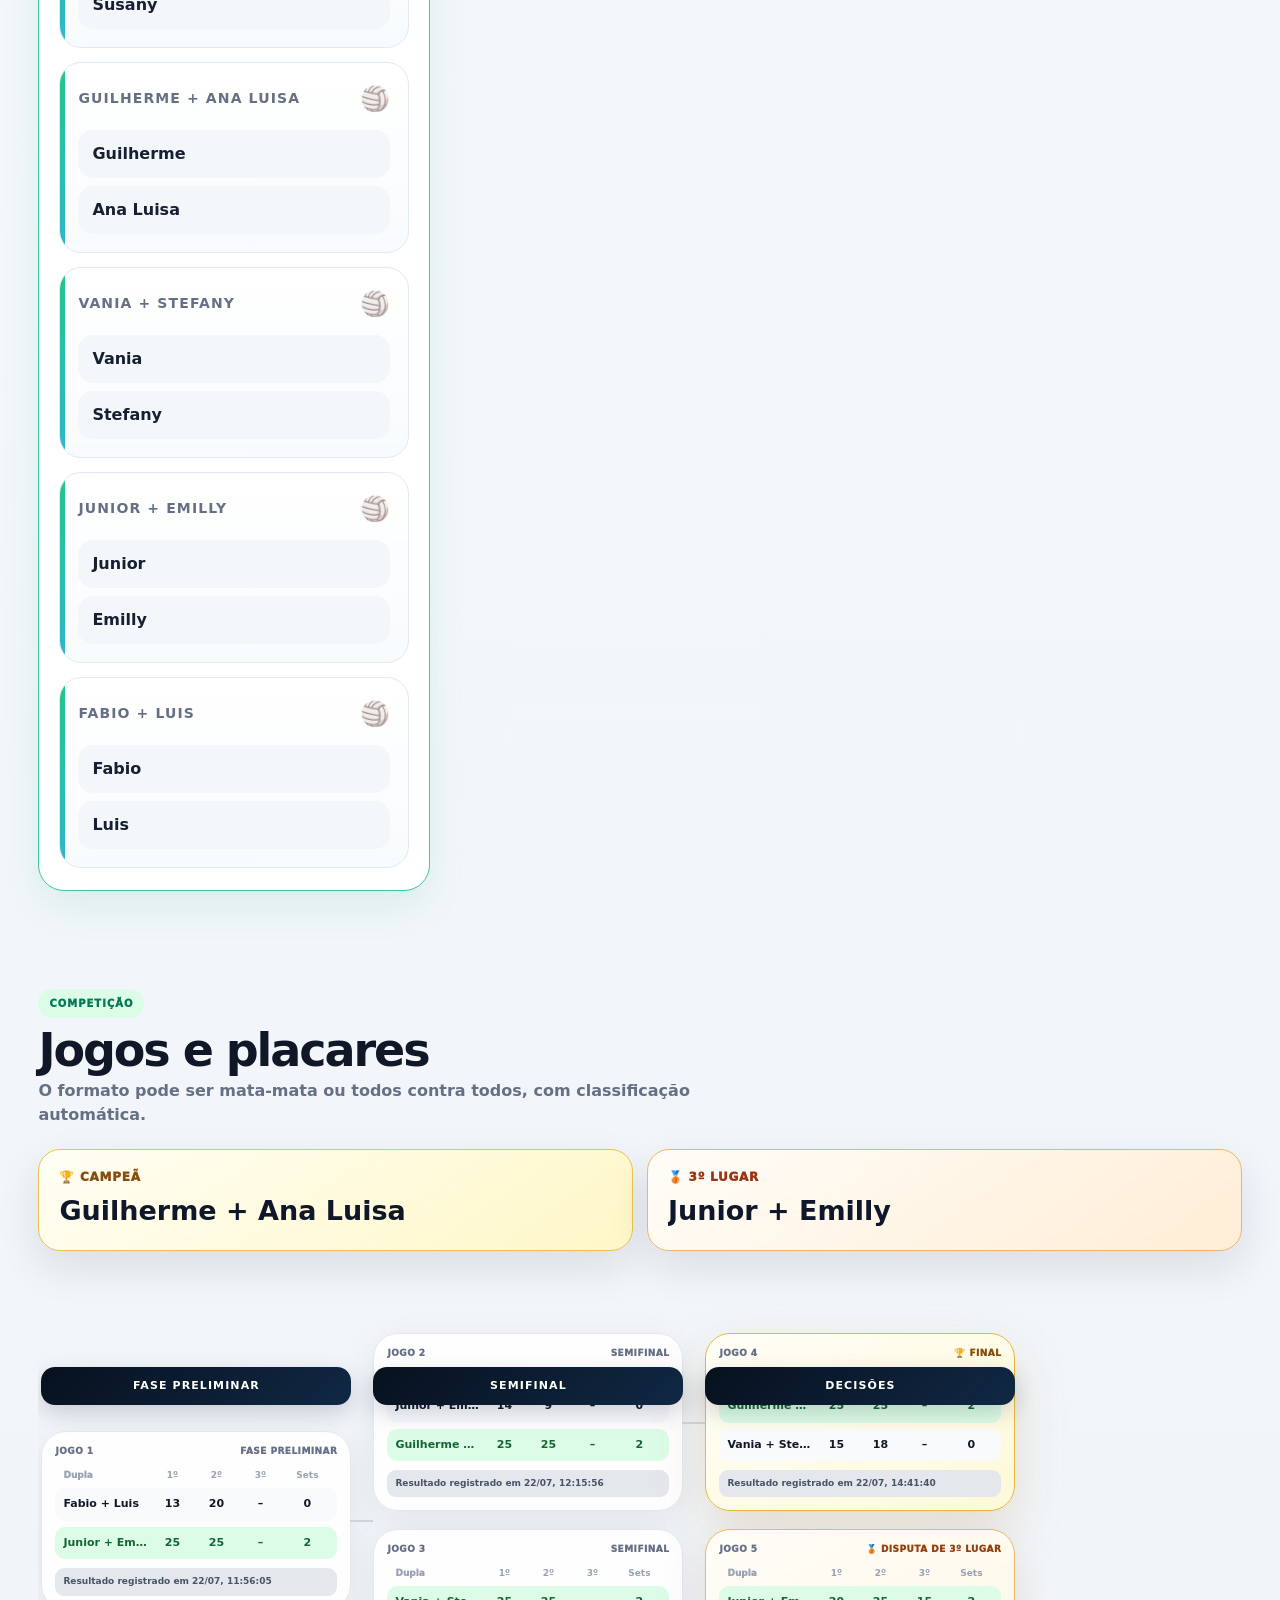
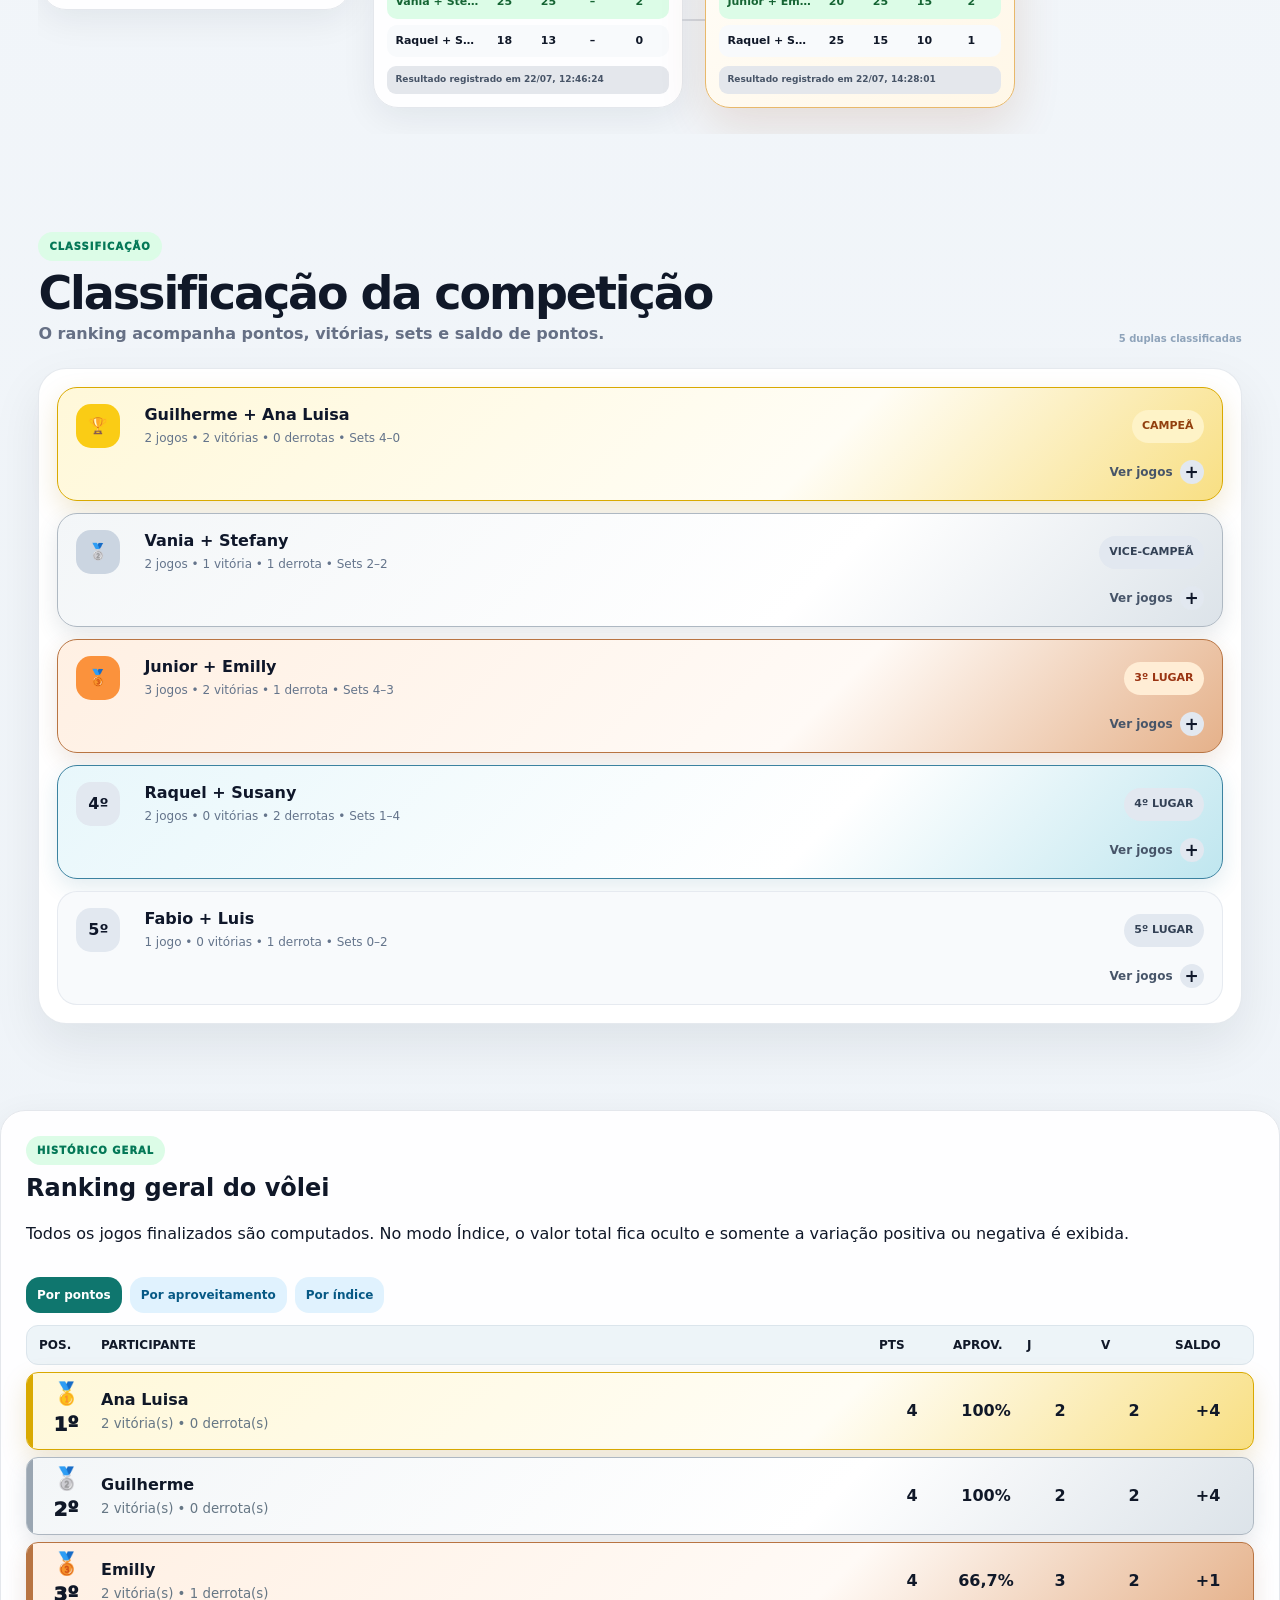
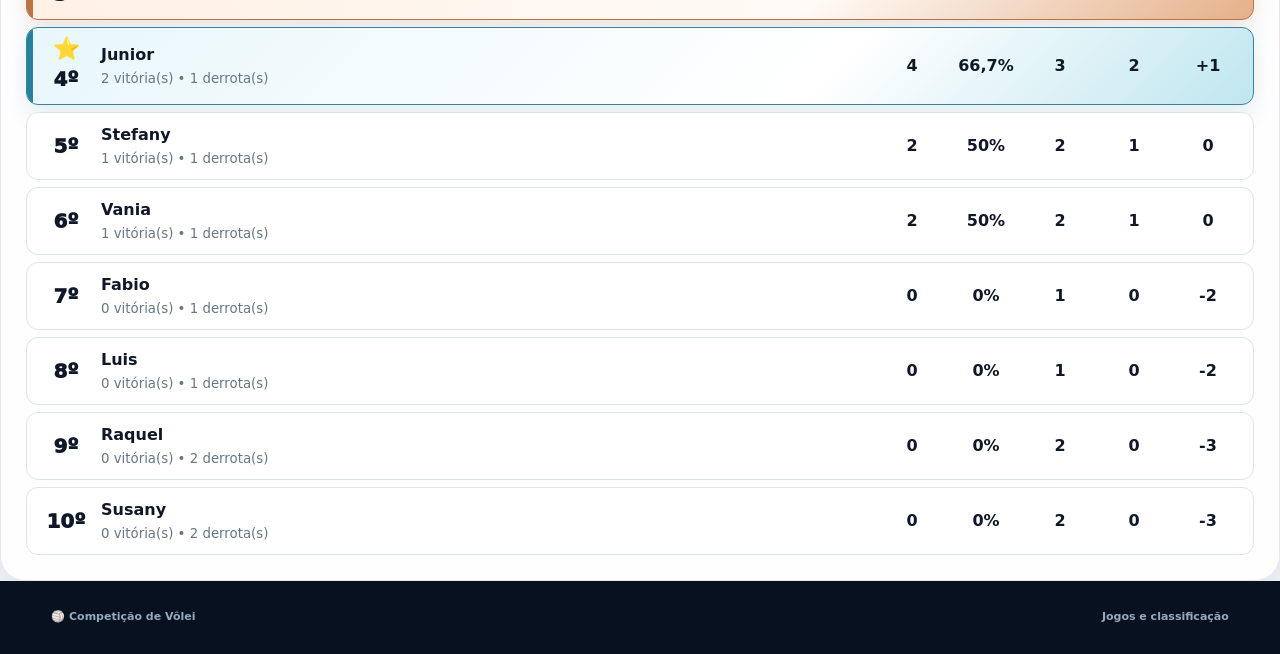
==== commit a43cf16b: "Força atualização do ranking responsivo no vôlei" ====
--- a/index.html
+++ b/index.html
@@ -18,5 +18,5 @@
 <section class="section compact" id="chaveamento"><div class="section-head"><div><span class="kicker">Competição</span><h2>Jogos e placares</h2><p>O formato pode ser mata-mata ou todos contra todos, com classificação automática.</p></div></div><div class="placement-summary" id="placementSummary" hidden><article class="placement-card champion-placement"><span>🏆 Campeã</span><strong id="championName">A definir</strong></article><article class="placement-card third-placement"><span>🥉 3º lugar</span><strong id="thirdPlaceName">A definir</strong></article></div><div class="bracket-shell"><div class="bracket" id="bracket"></div></div></section>
 <section class="section compact" id="classificacao" hidden><div class="section-head"><div><span class="kicker">Classificação</span><h2>Classificação da competição</h2><p>O ranking acompanha pontos, vitórias, sets e saldo de pontos.</p></div><span class="audit" id="rankingStatus"></span></div><div class="final-ranking-card"><div class="final-ranking-list" id="finalRankingRows"></div></div></section>
 </main><footer class="footer"><span>🏐 Competição de Vôlei</span><span>Jogos e classificação</span></footer><div class="toast-wrap" id="toastWrap"></div>
-<script src="config.js?v=20260723-1645"></script><script src="assets/core-data.js?v=20260723-1645"></script><script src="assets/tournament-bracket.js?v=20260723-1645"></script><script src="assets/draw-tiebreak-v012.js?v=20260723-1645"></script><script src="assets/compact-bracket-v014.js?v=20260723-1645"></script><script src="assets/bracket-7-v015.js?v=20260723-1645"></script><script src="assets/tournament-score.js?v=20260723-1645"></script><script src="assets/dynamic-score-v015.js?v=20260723-1645"></script><script src="assets/tournament-api.js?v=20260723-1645"></script><script src="assets/datetime-fix-v015.js?v=20260723-1645"></script><script src="assets/rating-rule-v011.js?v=20260723-1645"></script><script src="assets/current-state-v013.js?v=20260723-1645"></script><script src="assets/public.js?v=20260723-1645"></script><script src="assets/final-ranking-v014.js?v=20260723-1645"></script><script src="assets/ranking-format-v022.js?v=20260723-1645"></script><script src="assets/dynamic-public-v015.js?v=20260723-1645"></script><script src="assets/flex-shared-v023.js?v=20260723-2340"></script><script src="assets/ranking-volei-v029.js?v=20260723-2340"></script><script src="assets/proximo-campeonato-v031.js?v=20260724-0730"></script><script src="assets/equipes-por-campeonato-v035.js?v=20260724-0935"></script>
+<script src="config.js?v=20260723-1645"></script><script src="assets/core-data.js?v=20260723-1645"></script><script src="assets/tournament-bracket.js?v=20260723-1645"></script><script src="assets/draw-tiebreak-v012.js?v=20260723-1645"></script><script src="assets/compact-bracket-v014.js?v=20260723-1645"></script><script src="assets/bracket-7-v015.js?v=20260723-1645"></script><script src="assets/tournament-score.js?v=20260723-1645"></script><script src="assets/dynamic-score-v015.js?v=20260723-1645"></script><script src="assets/tournament-api.js?v=20260723-1645"></script><script src="assets/datetime-fix-v015.js?v=20260723-1645"></script><script src="assets/rating-rule-v011.js?v=20260723-1645"></script><script src="assets/current-state-v013.js?v=20260723-1645"></script><script src="assets/public.js?v=20260723-1645"></script><script src="assets/final-ranking-v014.js?v=20260723-1645"></script><script src="assets/ranking-format-v022.js?v=20260723-1645"></script><script src="assets/dynamic-public-v015.js?v=20260723-1645"></script><script src="assets/flex-shared-v023.js?v=20260724-1040"></script><script src="assets/ranking-volei-v029.js?v=20260723-2340"></script><script src="assets/proximo-campeonato-v031.js?v=20260724-0730"></script><script src="assets/equipes-por-campeonato-v035.js?v=20260724-0935"></script>
 </body></html>
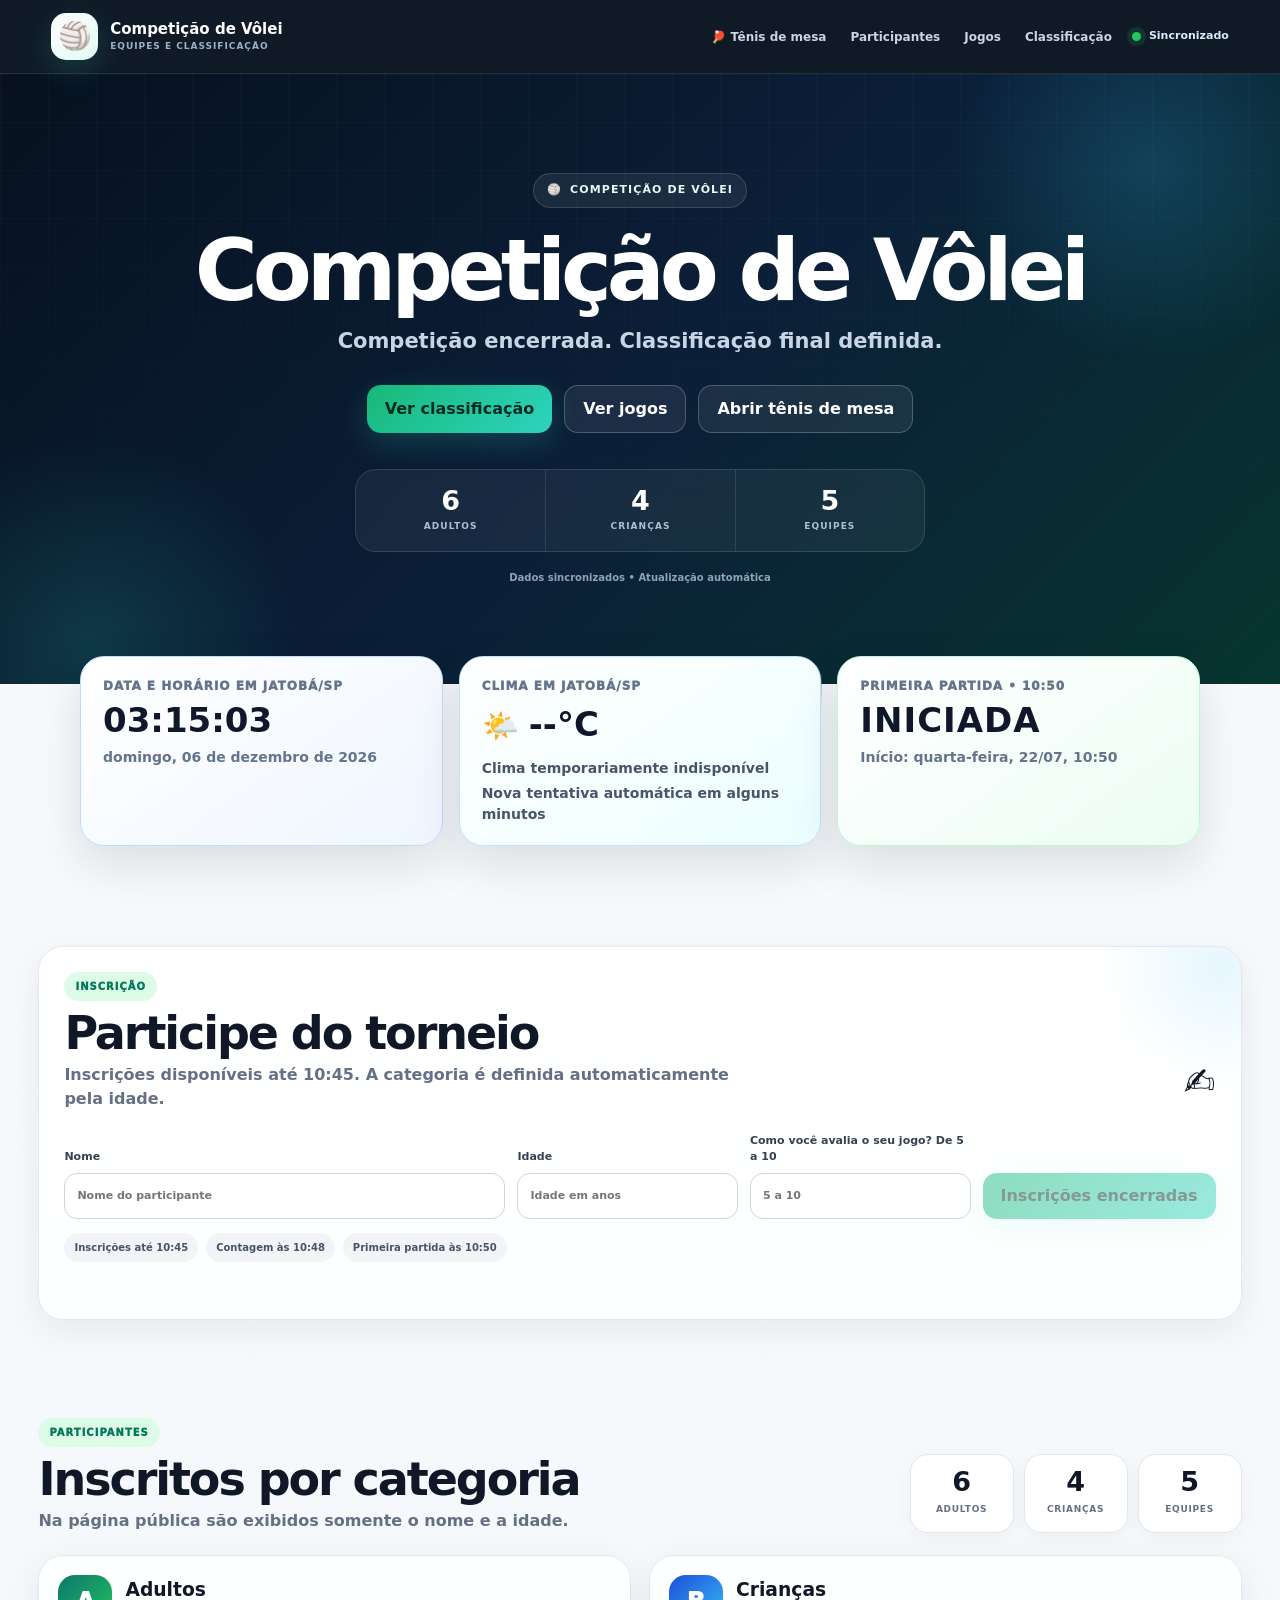
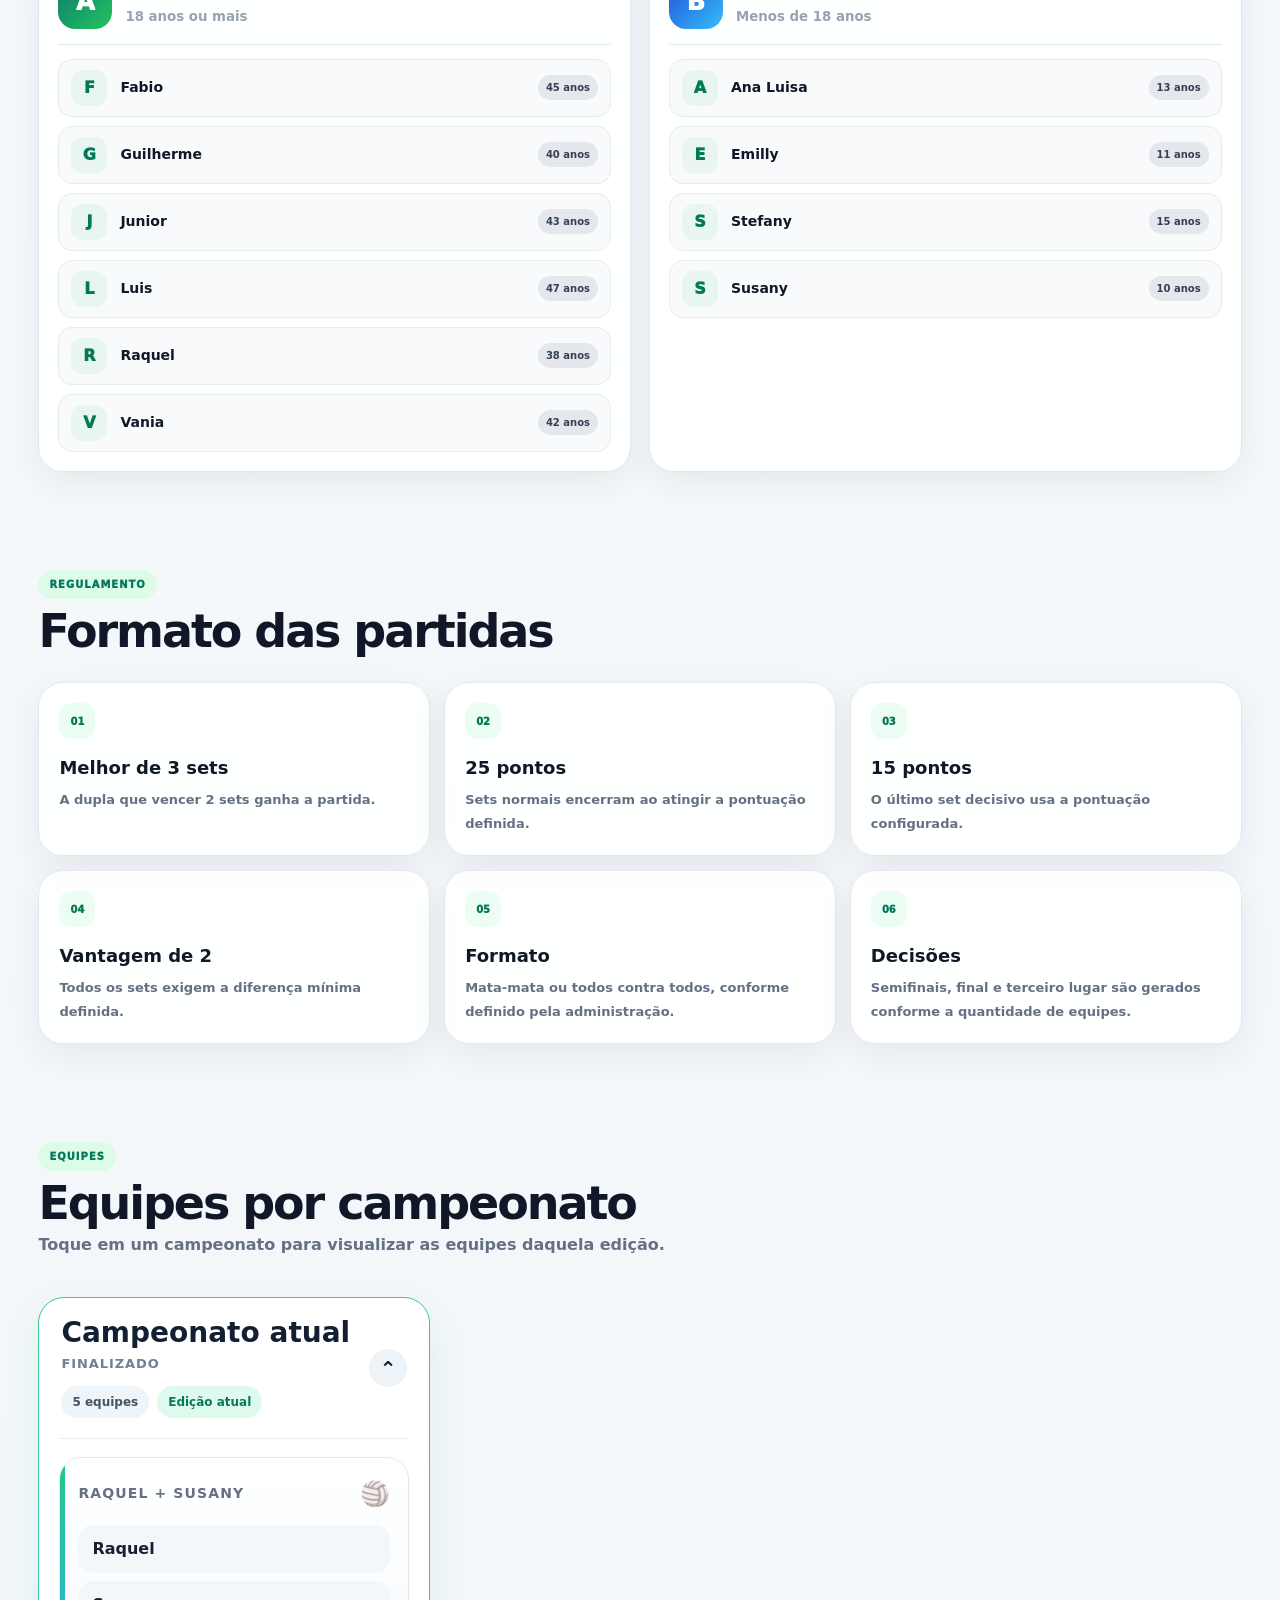
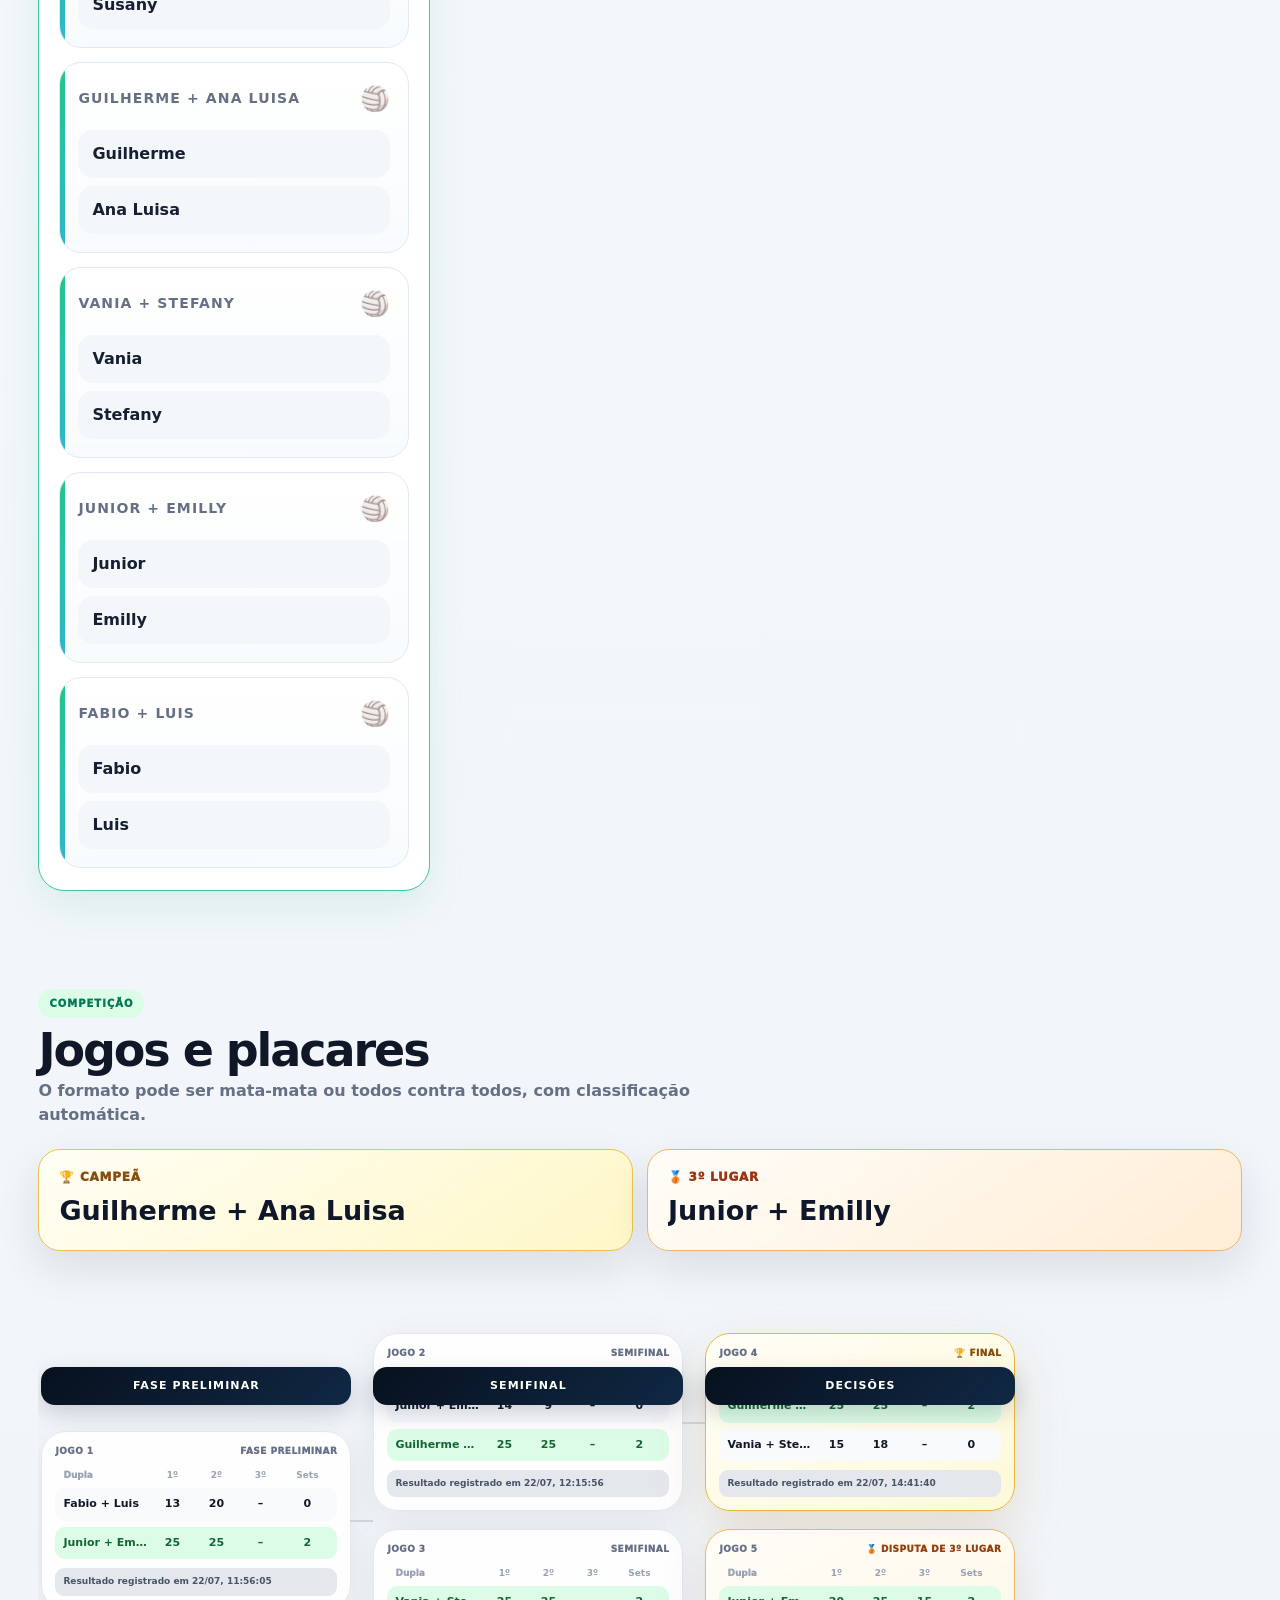
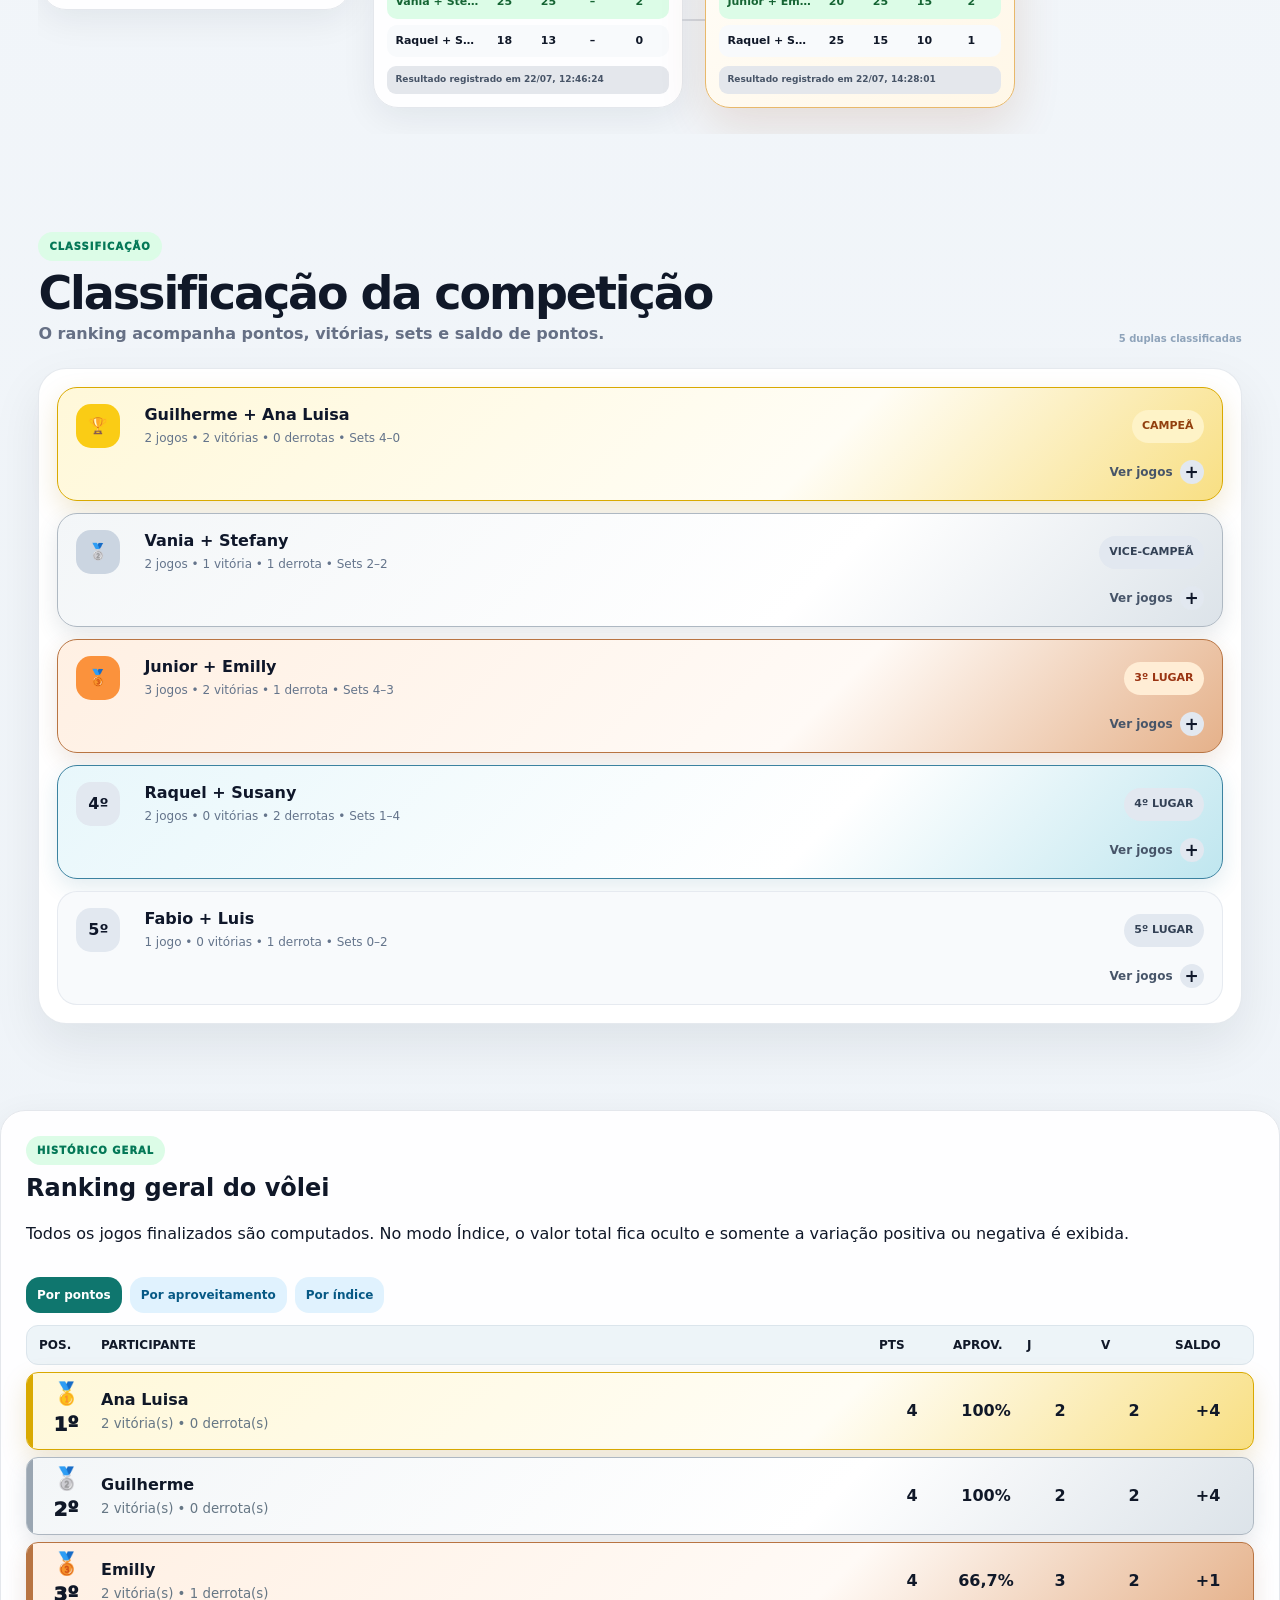
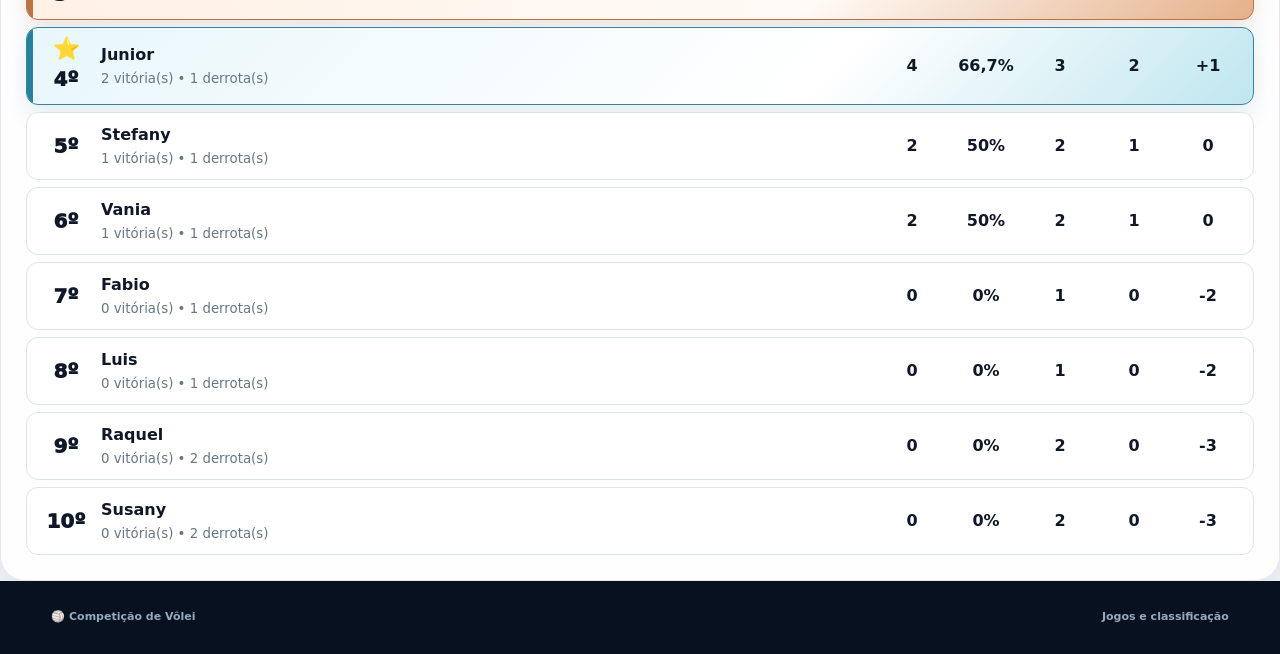
==== commit 99d14a58: "Ativa listagem pública completa de campeonatos V042" ====
--- a/index.html
+++ b/index.html
@@ -18,5 +18,5 @@
 <section class="section compact" id="chaveamento"><div class="section-head"><div><span class="kicker">Competição</span><h2>Jogos e placares</h2><p>O formato pode ser mata-mata ou todos contra todos, com classificação automática.</p></div></div><div class="placement-summary" id="placementSummary" hidden><article class="placement-card champion-placement"><span>🏆 Campeã</span><strong id="championName">A definir</strong></article><article class="placement-card third-placement"><span>🥉 3º lugar</span><strong id="thirdPlaceName">A definir</strong></article></div><div class="bracket-shell"><div class="bracket" id="bracket"></div></div></section>
 <section class="section compact" id="classificacao" hidden><div class="section-head"><div><span class="kicker">Classificação</span><h2>Classificação da competição</h2><p>O ranking acompanha pontos, vitórias, sets e saldo de pontos.</p></div><span class="audit" id="rankingStatus"></span></div><div class="final-ranking-card"><div class="final-ranking-list" id="finalRankingRows"></div></div></section>
 </main><footer class="footer"><span>🏐 Competição de Vôlei</span><span>Jogos e classificação</span></footer><div class="toast-wrap" id="toastWrap"></div>
-<script src="config.js?v=20260723-1645"></script><script src="assets/core-data.js?v=20260723-1645"></script><script src="assets/tournament-bracket.js?v=20260723-1645"></script><script src="assets/draw-tiebreak-v012.js?v=20260723-1645"></script><script src="assets/compact-bracket-v014.js?v=20260723-1645"></script><script src="assets/bracket-7-v015.js?v=20260723-1645"></script><script src="assets/tournament-score.js?v=20260723-1645"></script><script src="assets/dynamic-score-v015.js?v=20260723-1645"></script><script src="assets/tournament-api.js?v=20260723-1645"></script><script src="assets/datetime-fix-v015.js?v=20260723-1645"></script><script src="assets/rating-rule-v011.js?v=20260723-1645"></script><script src="assets/current-state-v013.js?v=20260723-1645"></script><script src="assets/public.js?v=20260723-1645"></script><script src="assets/final-ranking-v014.js?v=20260723-1645"></script><script src="assets/ranking-format-v022.js?v=20260723-1645"></script><script src="assets/dynamic-public-v015.js?v=20260723-1645"></script><script src="assets/flex-shared-v023.js?v=20260724-1040"></script><script src="assets/ranking-volei-v029.js?v=20260723-2340"></script><script src="assets/proximo-campeonato-v031.js?v=20260724-0730"></script><script src="assets/equipes-por-campeonato-v035.js?v=20260724-0935"></script>
-</body></html>+<script src="config.js?v=20260723-1645"></script><script src="assets/core-data.js?v=20260723-1645"></script><script src="assets/tournament-bracket.js?v=20260723-1645"></script><script src="assets/draw-tiebreak-v012.js?v=20260723-1645"></script><script src="assets/compact-bracket-v014.js?v=20260723-1645"></script><script src="assets/bracket-7-v015.js?v=20260723-1645"></script><script src="assets/tournament-score.js?v=20260723-1645"></script><script src="assets/dynamic-score-v015.js?v=20260723-1645"></script><script src="assets/tournament-api.js?v=20260723-1645"></script><script src="assets/datetime-fix-v015.js?v=20260723-1645"></script><script src="assets/rating-rule-v011.js?v=20260723-1645"></script><script src="assets/current-state-v013.js?v=20260723-1645"></script><script src="assets/public.js?v=20260723-1645"></script><script src="assets/final-ranking-v014.js?v=20260723-1645"></script><script src="assets/ranking-format-v022.js?v=20260723-1645"></script><script src="assets/dynamic-public-v015.js?v=20260723-1645"></script><script src="assets/flex-shared-v023.js?v=20260724-1040"></script><script src="assets/ranking-volei-v029.js?v=20260723-2340"></script><script src="assets/proximo-campeonato-v031.js?v=20260724-0730"></script><script src="assets/equipes-por-campeonato-v042.js?v=20260724-1325"></script>
+</body></html>
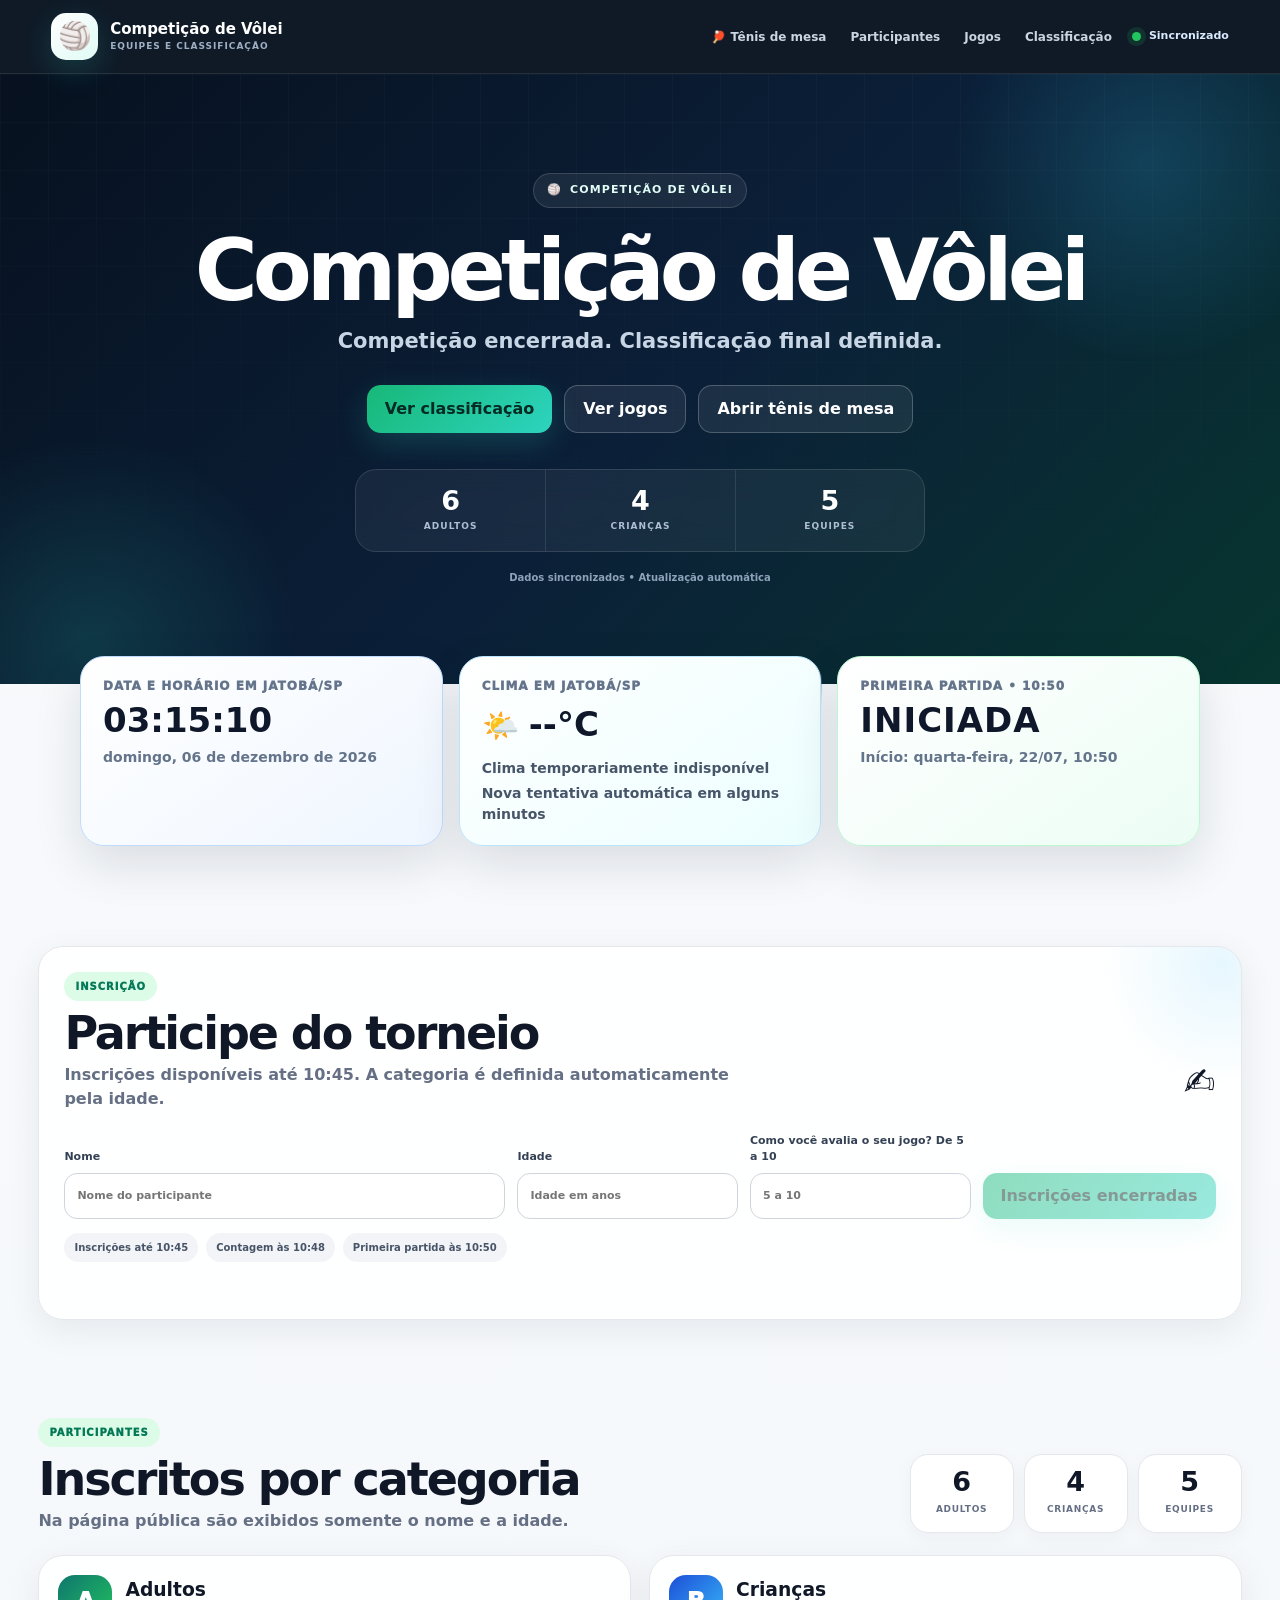
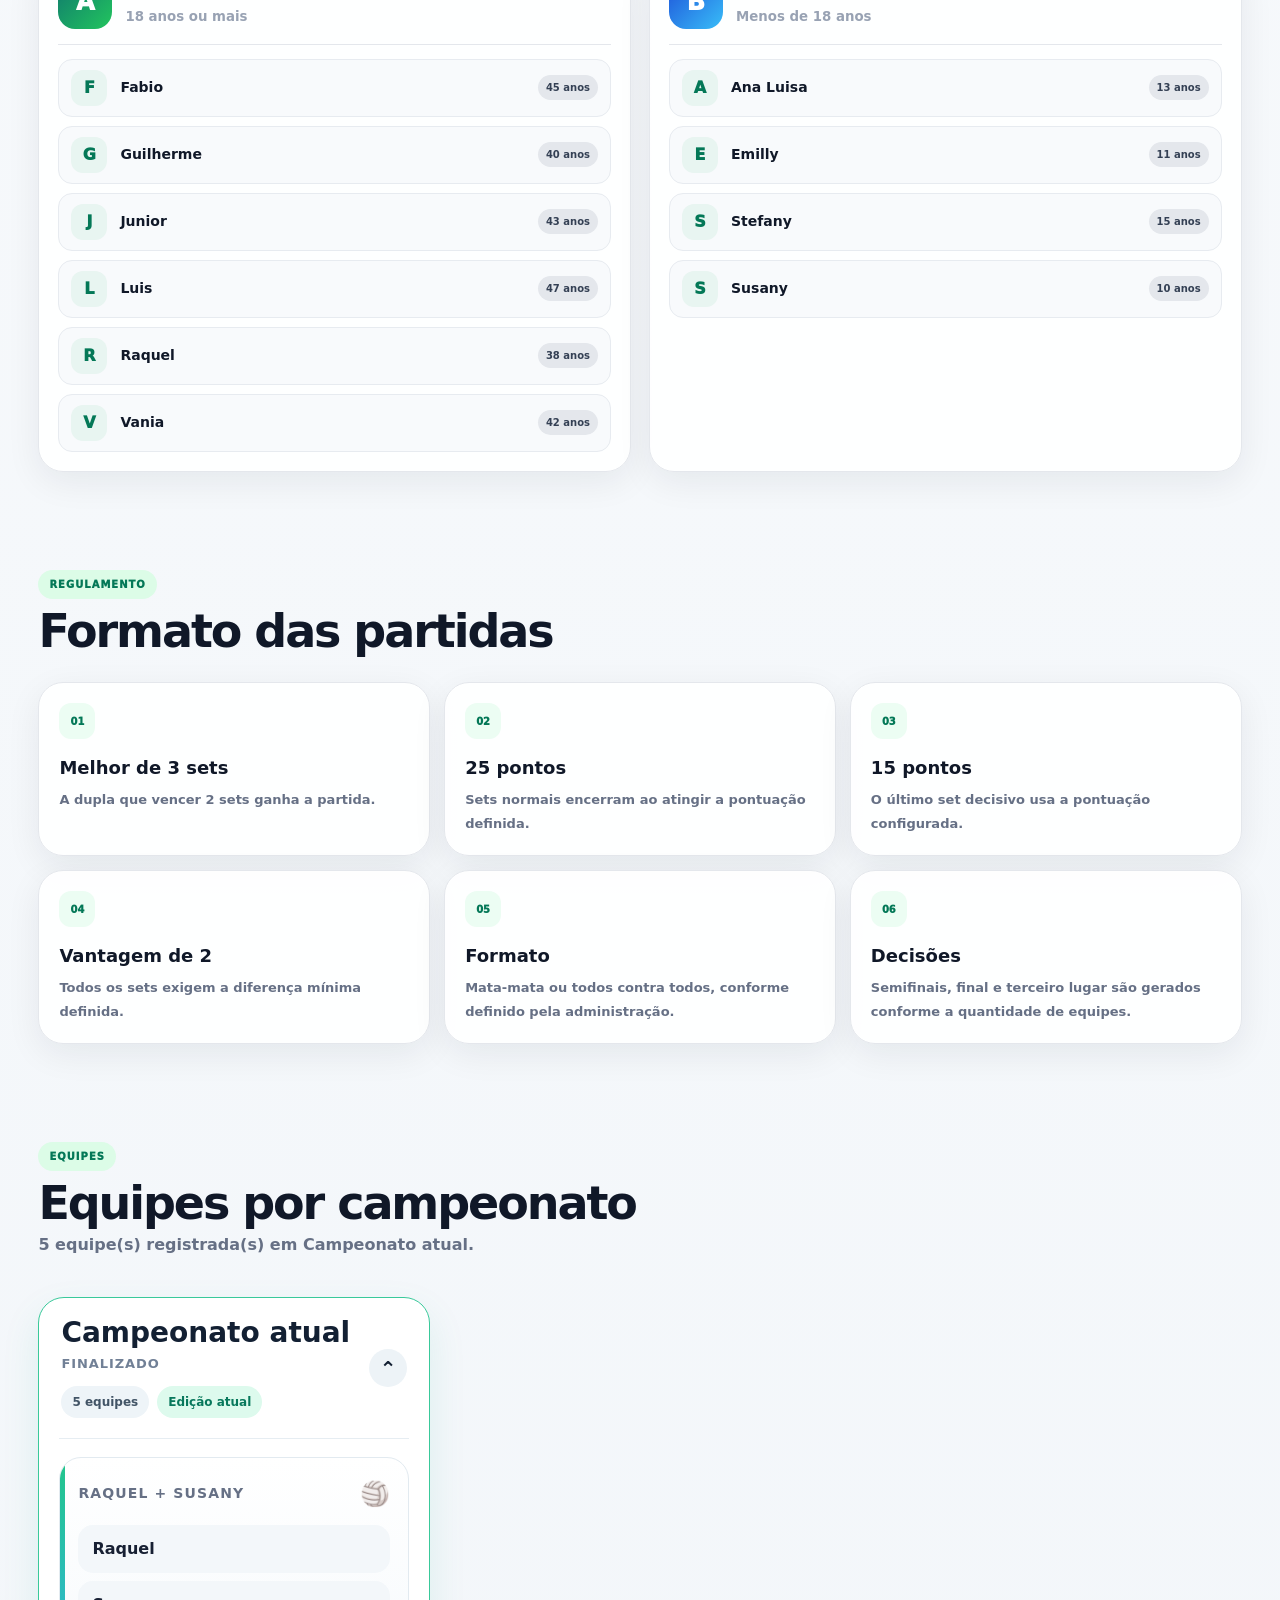
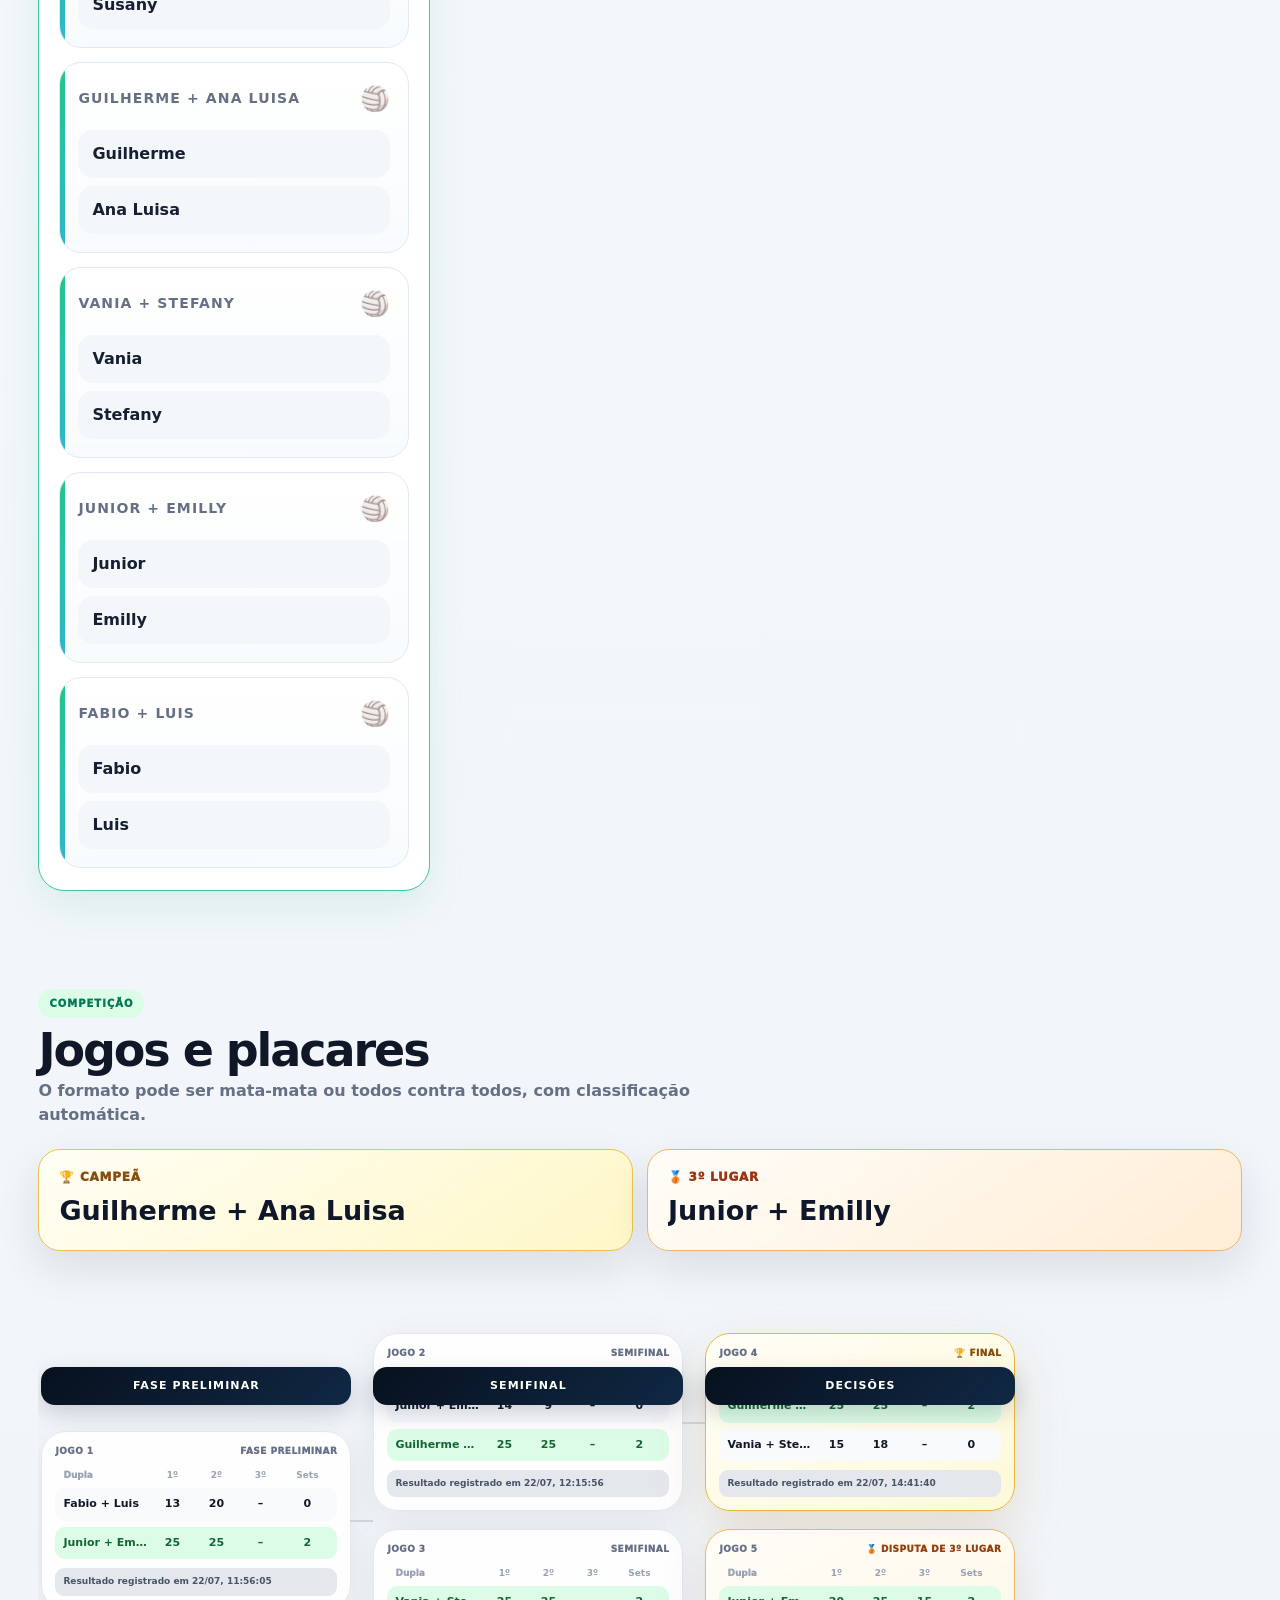
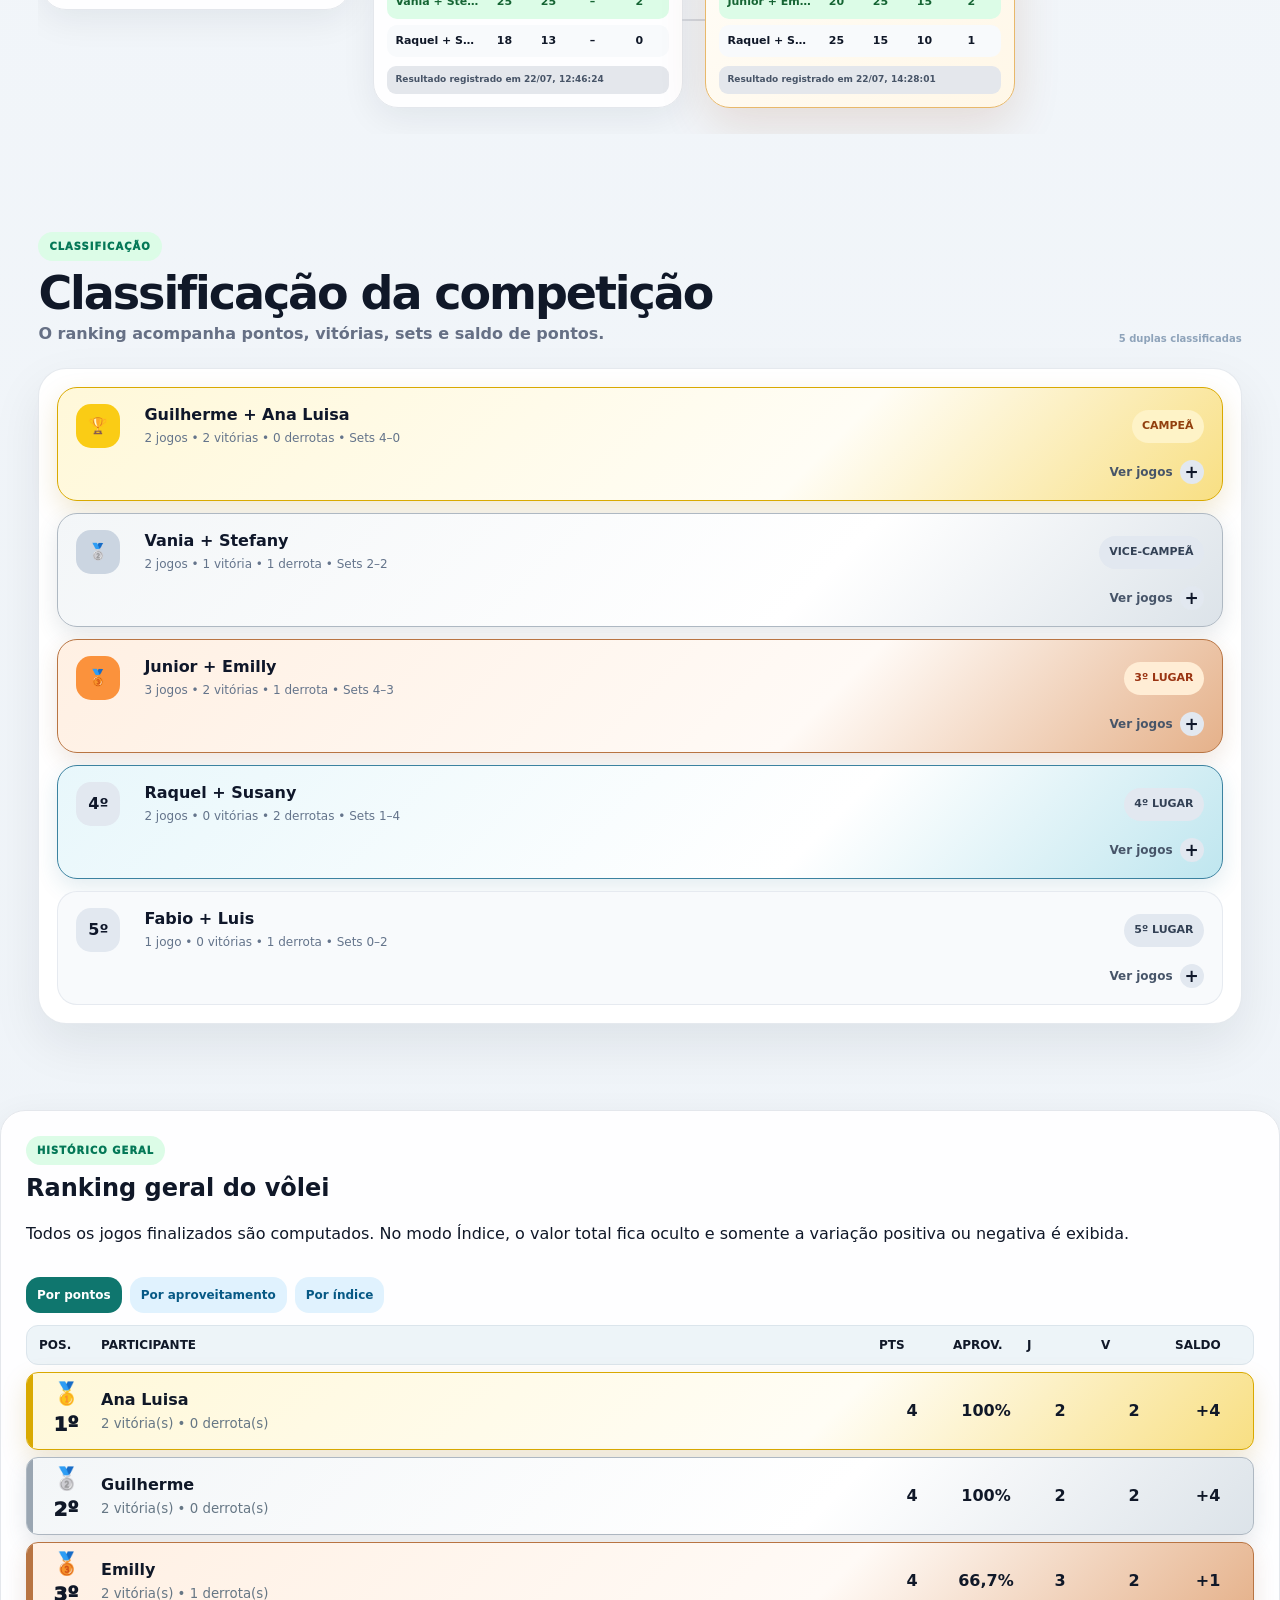
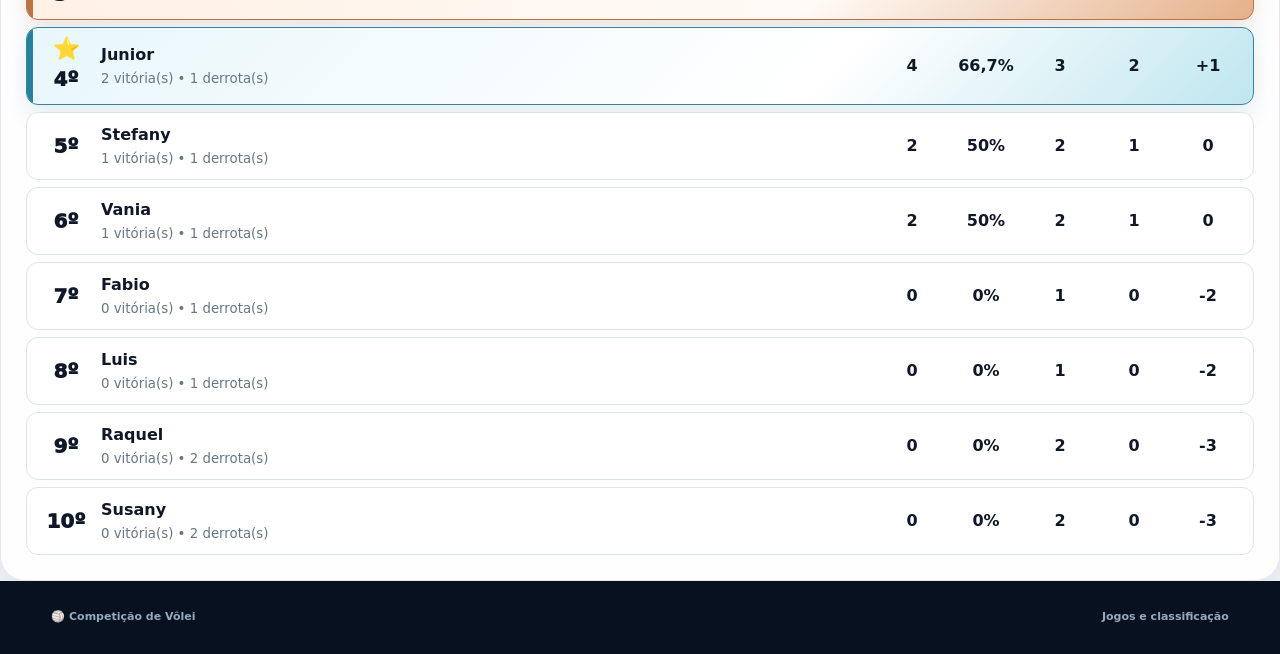
==== commit d7eb75a6: "Ativa leitor público robusto V043" ====
--- a/index.html
+++ b/index.html
@@ -18,5 +18,5 @@
 <section class="section compact" id="chaveamento"><div class="section-head"><div><span class="kicker">Competição</span><h2>Jogos e placares</h2><p>O formato pode ser mata-mata ou todos contra todos, com classificação automática.</p></div></div><div class="placement-summary" id="placementSummary" hidden><article class="placement-card champion-placement"><span>🏆 Campeã</span><strong id="championName">A definir</strong></article><article class="placement-card third-placement"><span>🥉 3º lugar</span><strong id="thirdPlaceName">A definir</strong></article></div><div class="bracket-shell"><div class="bracket" id="bracket"></div></div></section>
 <section class="section compact" id="classificacao" hidden><div class="section-head"><div><span class="kicker">Classificação</span><h2>Classificação da competição</h2><p>O ranking acompanha pontos, vitórias, sets e saldo de pontos.</p></div><span class="audit" id="rankingStatus"></span></div><div class="final-ranking-card"><div class="final-ranking-list" id="finalRankingRows"></div></div></section>
 </main><footer class="footer"><span>🏐 Competição de Vôlei</span><span>Jogos e classificação</span></footer><div class="toast-wrap" id="toastWrap"></div>
-<script src="config.js?v=20260723-1645"></script><script src="assets/core-data.js?v=20260723-1645"></script><script src="assets/tournament-bracket.js?v=20260723-1645"></script><script src="assets/draw-tiebreak-v012.js?v=20260723-1645"></script><script src="assets/compact-bracket-v014.js?v=20260723-1645"></script><script src="assets/bracket-7-v015.js?v=20260723-1645"></script><script src="assets/tournament-score.js?v=20260723-1645"></script><script src="assets/dynamic-score-v015.js?v=20260723-1645"></script><script src="assets/tournament-api.js?v=20260723-1645"></script><script src="assets/datetime-fix-v015.js?v=20260723-1645"></script><script src="assets/rating-rule-v011.js?v=20260723-1645"></script><script src="assets/current-state-v013.js?v=20260723-1645"></script><script src="assets/public.js?v=20260723-1645"></script><script src="assets/final-ranking-v014.js?v=20260723-1645"></script><script src="assets/ranking-format-v022.js?v=20260723-1645"></script><script src="assets/dynamic-public-v015.js?v=20260723-1645"></script><script src="assets/flex-shared-v023.js?v=20260724-1040"></script><script src="assets/ranking-volei-v029.js?v=20260723-2340"></script><script src="assets/proximo-campeonato-v031.js?v=20260724-0730"></script><script src="assets/equipes-por-campeonato-v042.js?v=20260724-1325"></script>
-</body></html>
+<script src="config.js?v=20260723-1645"></script><script src="assets/core-data.js?v=20260723-1645"></script><script src="assets/tournament-bracket.js?v=20260723-1645"></script><script src="assets/draw-tiebreak-v012.js?v=20260723-1645"></script><script src="assets/compact-bracket-v014.js?v=20260723-1645"></script><script src="assets/bracket-7-v015.js?v=20260723-1645"></script><script src="assets/tournament-score.js?v=20260723-1645"></script><script src="assets/dynamic-score-v015.js?v=20260723-1645"></script><script src="assets/tournament-api.js?v=20260723-1645"></script><script src="assets/datetime-fix-v015.js?v=20260723-1645"></script><script src="assets/rating-rule-v011.js?v=20260723-1645"></script><script src="assets/current-state-v013.js?v=20260723-1645"></script><script src="assets/public.js?v=20260723-1645"></script><script src="assets/final-ranking-v014.js?v=20260723-1645"></script><script src="assets/ranking-format-v022.js?v=20260723-1645"></script><script src="assets/dynamic-public-v015.js?v=20260723-1645"></script><script src="assets/flex-shared-v023.js?v=20260724-1040"></script><script src="assets/ranking-volei-v029.js?v=20260723-2340"></script><script src="assets/proximo-campeonato-v031.js?v=20260724-0730"></script><script src="assets/equipes-por-campeonato-v043.js?v=20260724-1355"></script>
+</body></html>
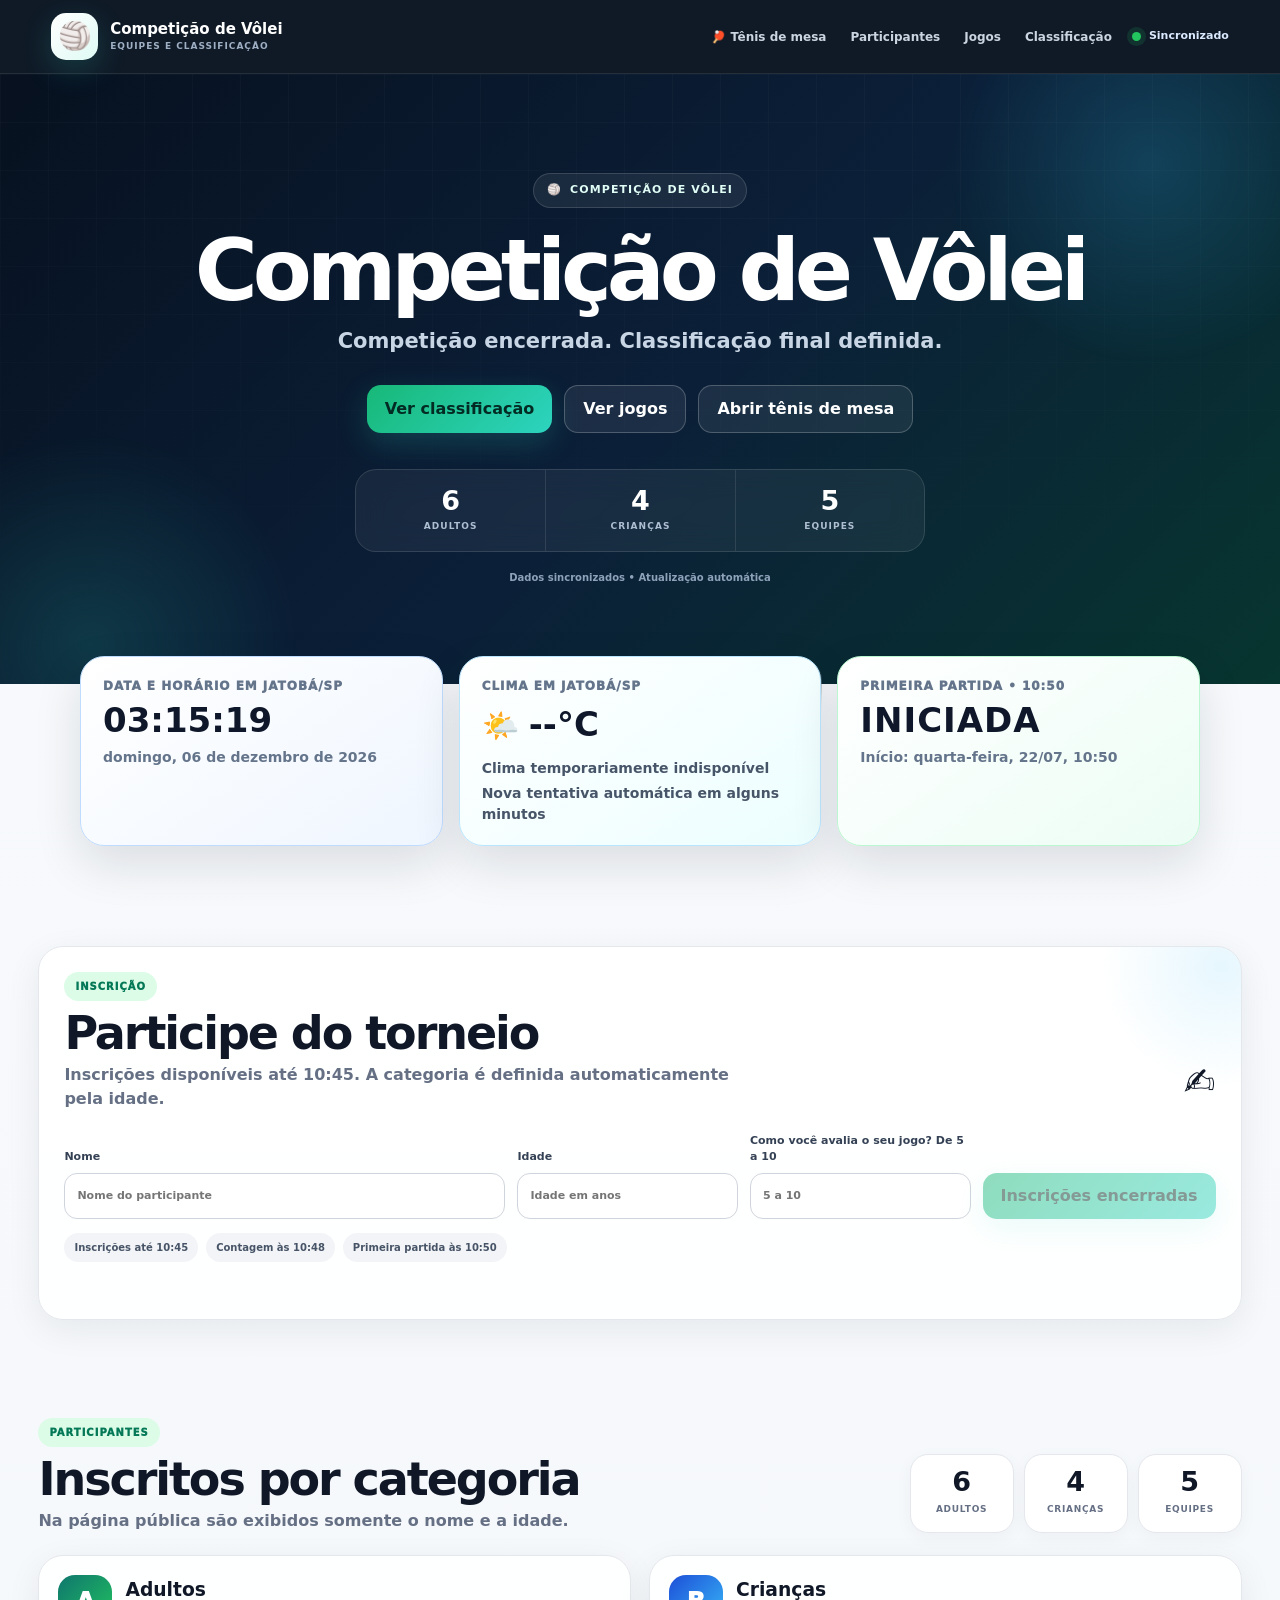
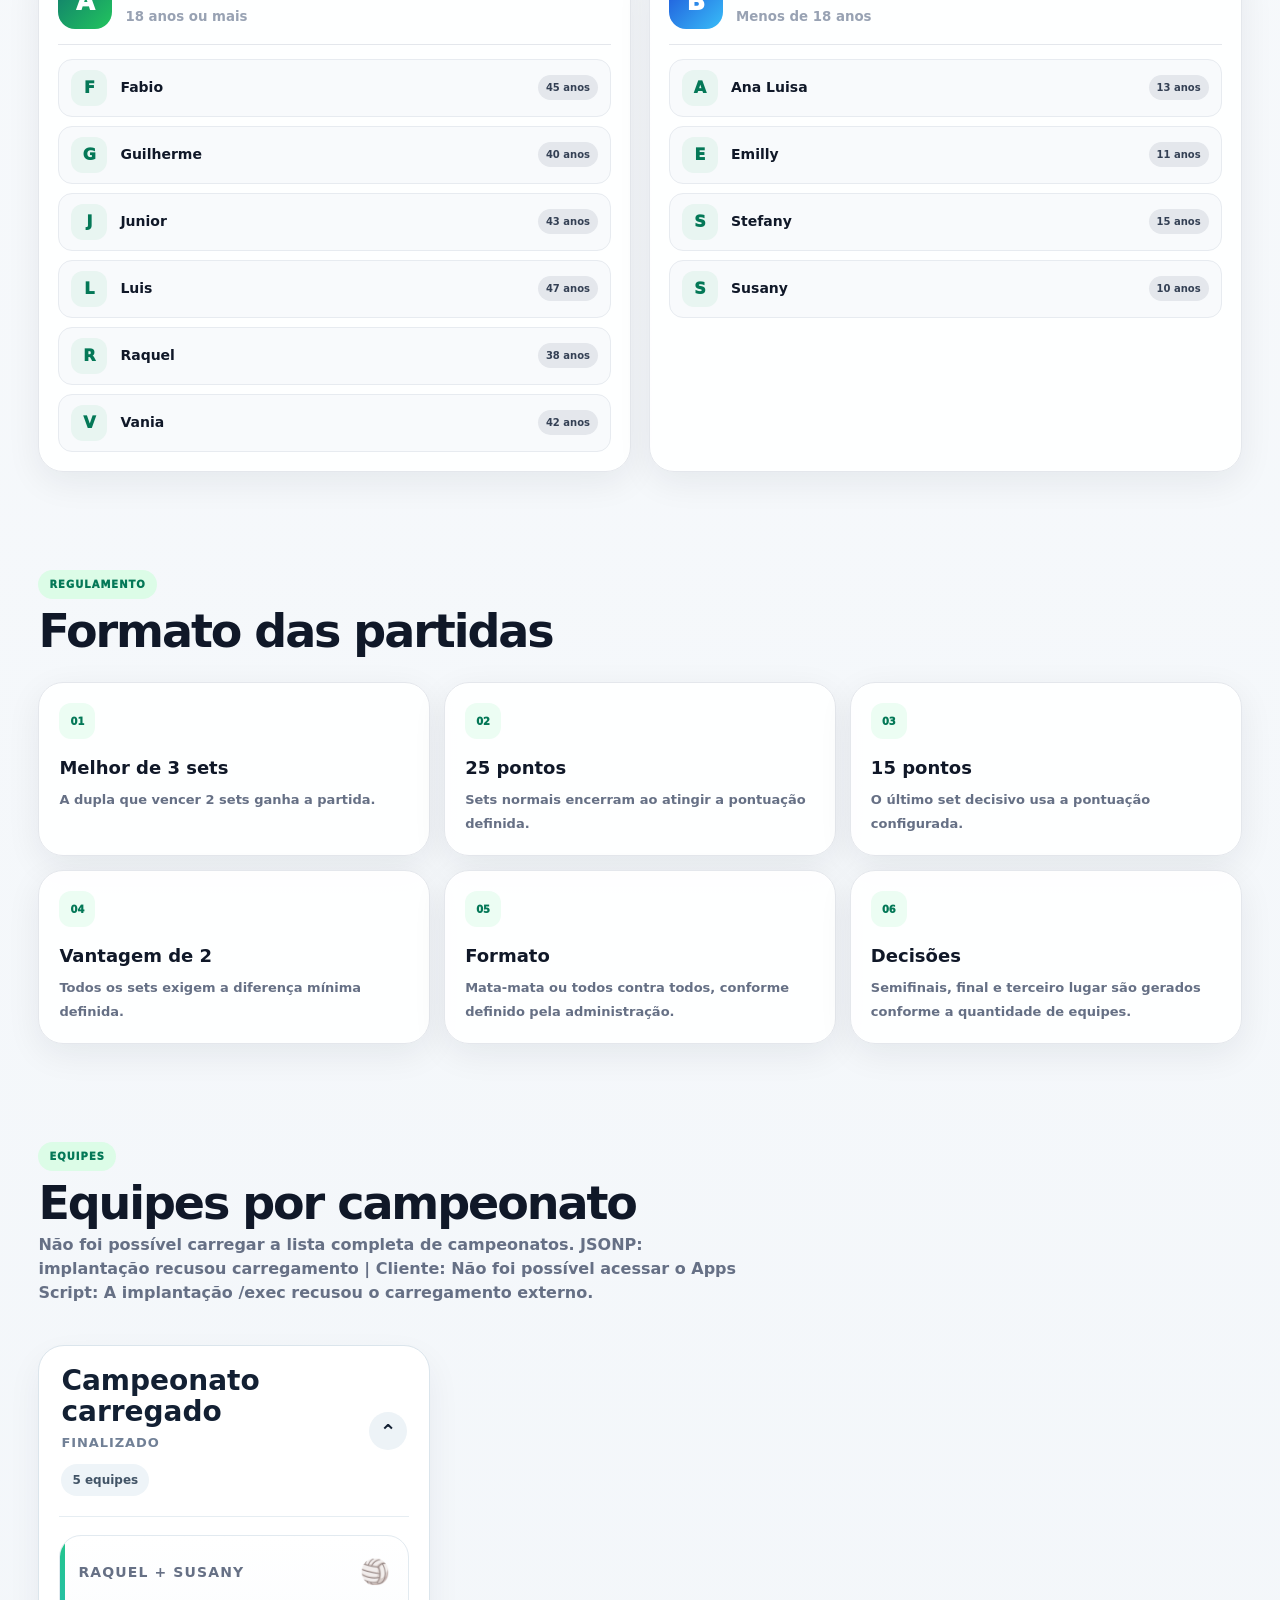
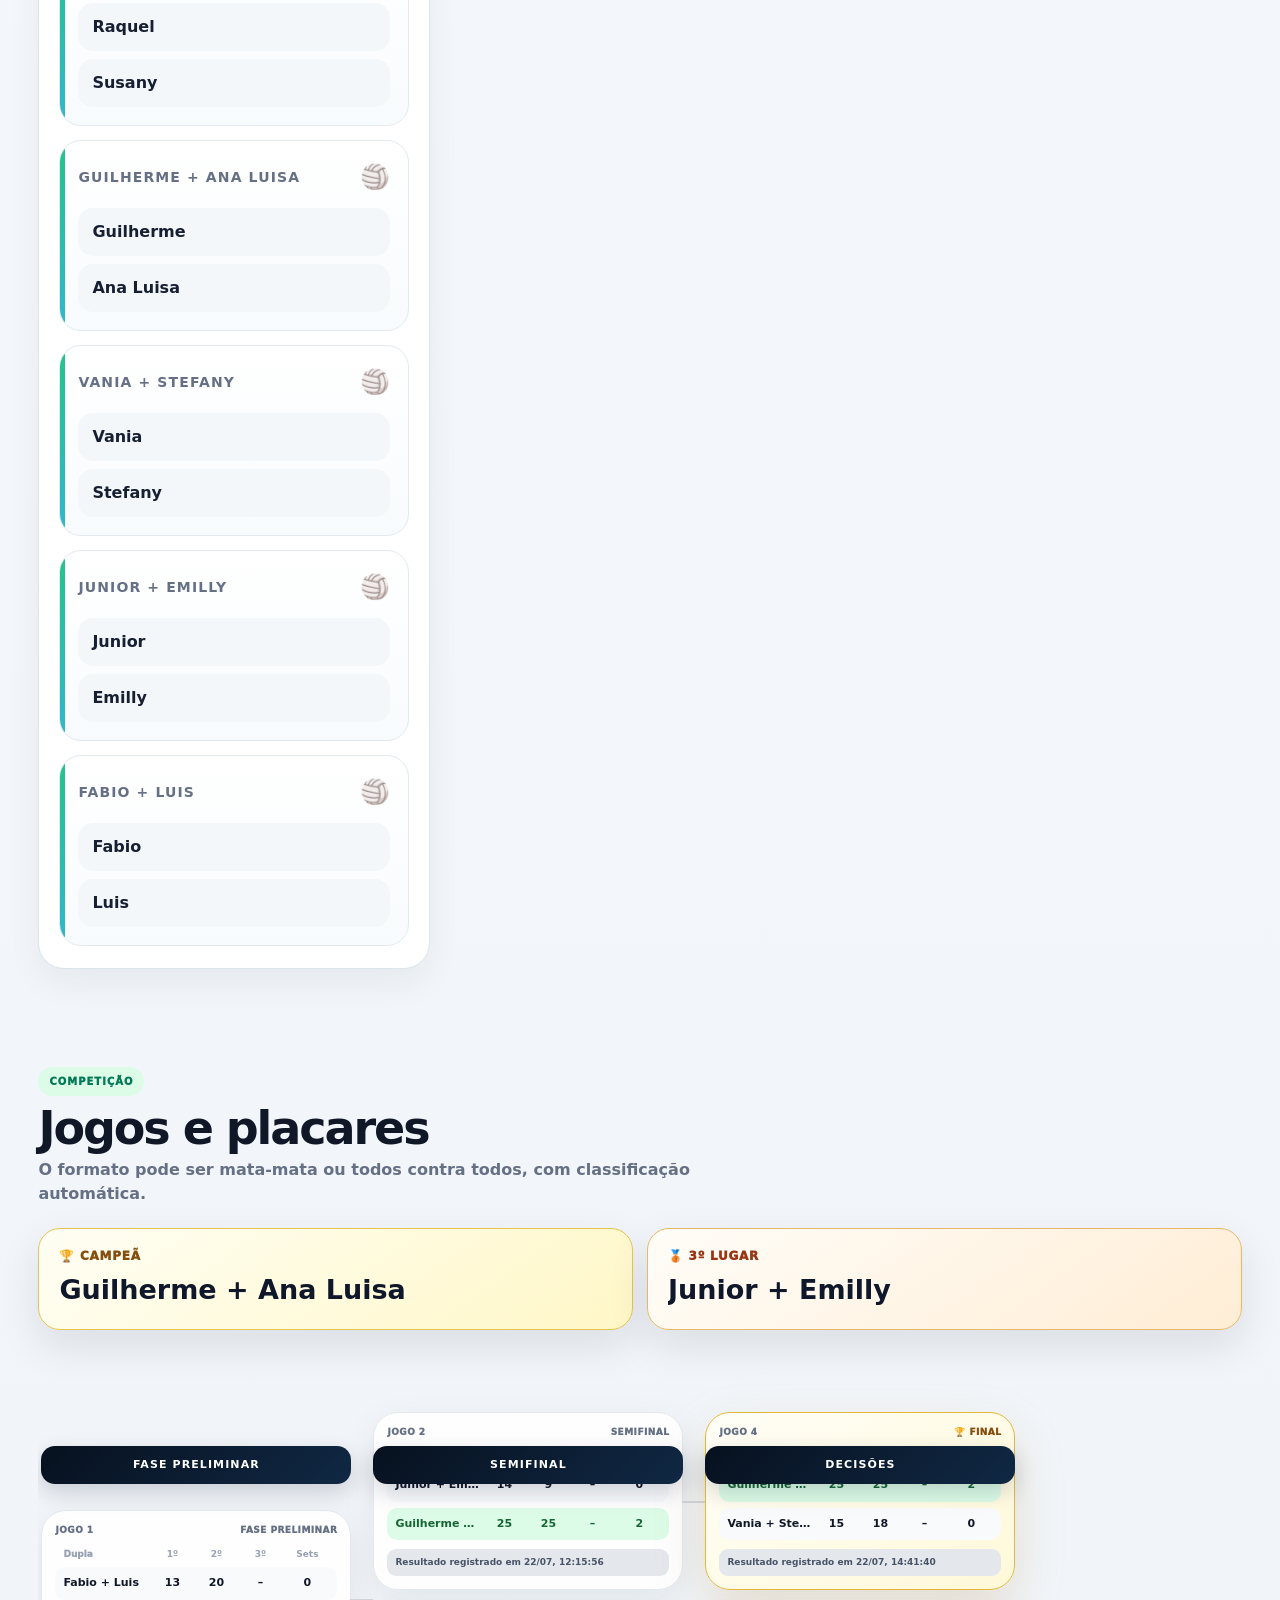
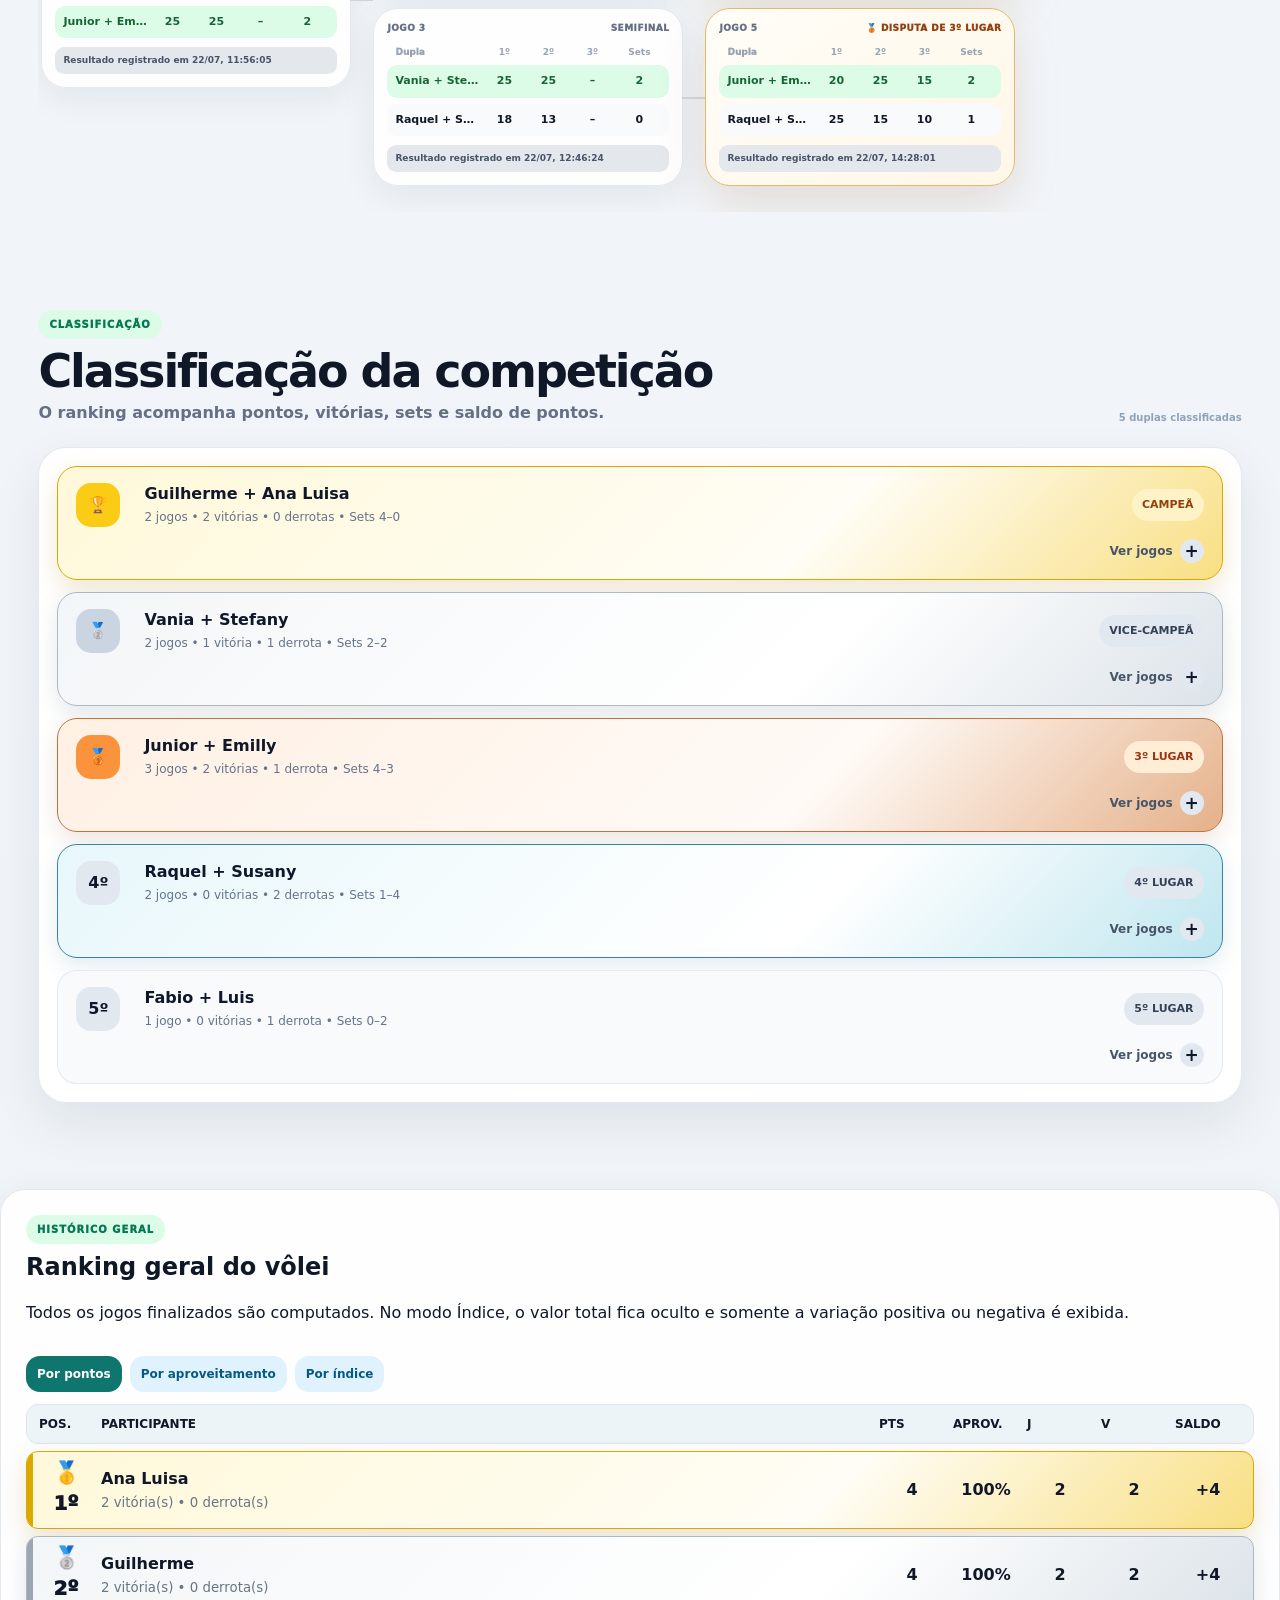
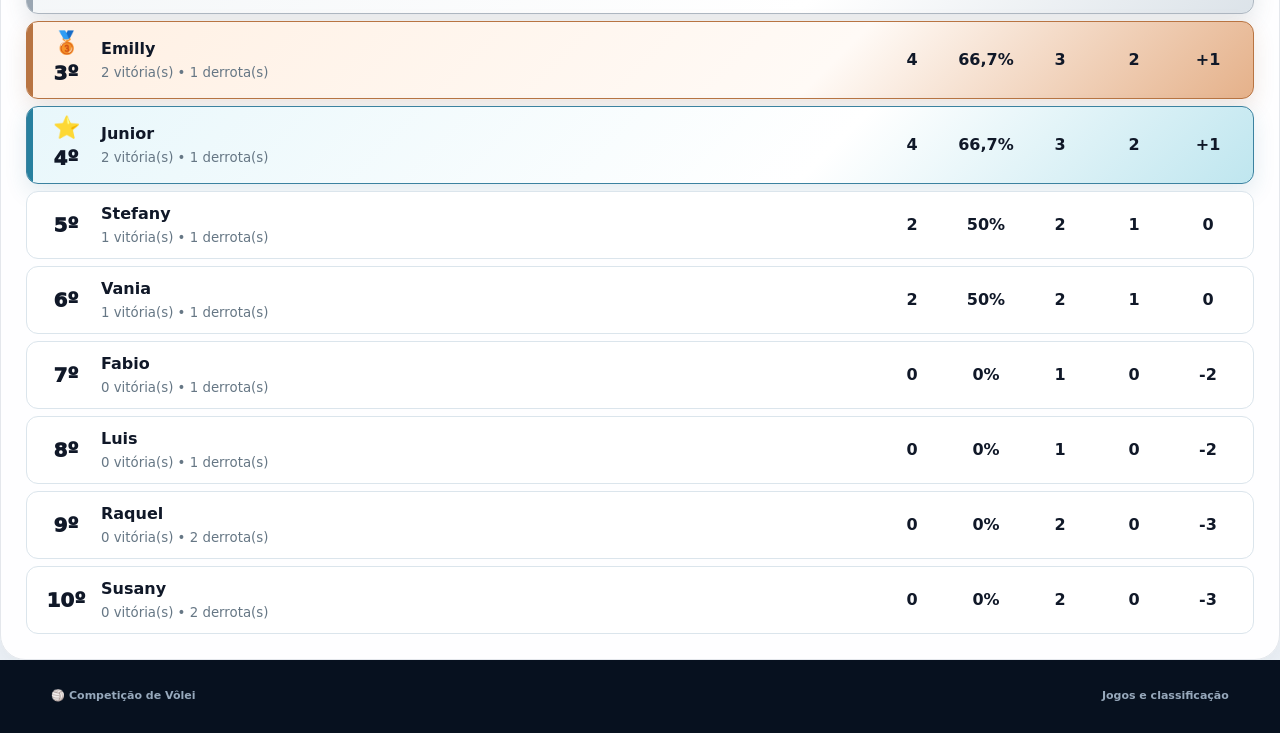
==== commit 46fb05eb: "Força diagnóstico da rota pública V044" ====
--- a/index.html
+++ b/index.html
@@ -18,5 +18,5 @@
 <section class="section compact" id="chaveamento"><div class="section-head"><div><span class="kicker">Competição</span><h2>Jogos e placares</h2><p>O formato pode ser mata-mata ou todos contra todos, com classificação automática.</p></div></div><div class="placement-summary" id="placementSummary" hidden><article class="placement-card champion-placement"><span>🏆 Campeã</span><strong id="championName">A definir</strong></article><article class="placement-card third-placement"><span>🥉 3º lugar</span><strong id="thirdPlaceName">A definir</strong></article></div><div class="bracket-shell"><div class="bracket" id="bracket"></div></div></section>
 <section class="section compact" id="classificacao" hidden><div class="section-head"><div><span class="kicker">Classificação</span><h2>Classificação da competição</h2><p>O ranking acompanha pontos, vitórias, sets e saldo de pontos.</p></div><span class="audit" id="rankingStatus"></span></div><div class="final-ranking-card"><div class="final-ranking-list" id="finalRankingRows"></div></div></section>
 </main><footer class="footer"><span>🏐 Competição de Vôlei</span><span>Jogos e classificação</span></footer><div class="toast-wrap" id="toastWrap"></div>
-<script src="config.js?v=20260723-1645"></script><script src="assets/core-data.js?v=20260723-1645"></script><script src="assets/tournament-bracket.js?v=20260723-1645"></script><script src="assets/draw-tiebreak-v012.js?v=20260723-1645"></script><script src="assets/compact-bracket-v014.js?v=20260723-1645"></script><script src="assets/bracket-7-v015.js?v=20260723-1645"></script><script src="assets/tournament-score.js?v=20260723-1645"></script><script src="assets/dynamic-score-v015.js?v=20260723-1645"></script><script src="assets/tournament-api.js?v=20260723-1645"></script><script src="assets/datetime-fix-v015.js?v=20260723-1645"></script><script src="assets/rating-rule-v011.js?v=20260723-1645"></script><script src="assets/current-state-v013.js?v=20260723-1645"></script><script src="assets/public.js?v=20260723-1645"></script><script src="assets/final-ranking-v014.js?v=20260723-1645"></script><script src="assets/ranking-format-v022.js?v=20260723-1645"></script><script src="assets/dynamic-public-v015.js?v=20260723-1645"></script><script src="assets/flex-shared-v023.js?v=20260724-1040"></script><script src="assets/ranking-volei-v029.js?v=20260723-2340"></script><script src="assets/proximo-campeonato-v031.js?v=20260724-0730"></script><script src="assets/equipes-por-campeonato-v043.js?v=20260724-1355"></script>
+<script src="config.js?v=20260723-1645"></script><script src="assets/core-data.js?v=20260723-1645"></script><script src="assets/tournament-bracket.js?v=20260723-1645"></script><script src="assets/draw-tiebreak-v012.js?v=20260723-1645"></script><script src="assets/compact-bracket-v014.js?v=20260723-1645"></script><script src="assets/bracket-7-v015.js?v=20260723-1645"></script><script src="assets/tournament-score.js?v=20260723-1645"></script><script src="assets/dynamic-score-v015.js?v=20260723-1645"></script><script src="assets/tournament-api.js?v=20260723-1645"></script><script src="assets/datetime-fix-v015.js?v=20260723-1645"></script><script src="assets/rating-rule-v011.js?v=20260723-1645"></script><script src="assets/current-state-v013.js?v=20260723-1645"></script><script src="assets/public.js?v=20260723-1645"></script><script src="assets/final-ranking-v014.js?v=20260723-1645"></script><script src="assets/ranking-format-v022.js?v=20260723-1645"></script><script src="assets/dynamic-public-v015.js?v=20260723-1645"></script><script src="assets/flex-shared-v023.js?v=20260724-1040"></script><script src="assets/ranking-volei-v029.js?v=20260723-2340"></script><script src="assets/proximo-campeonato-v031.js?v=20260724-0730"></script><script src="assets/equipes-por-campeonato-v043.js?v=20260724-1415"></script>
 </body></html>
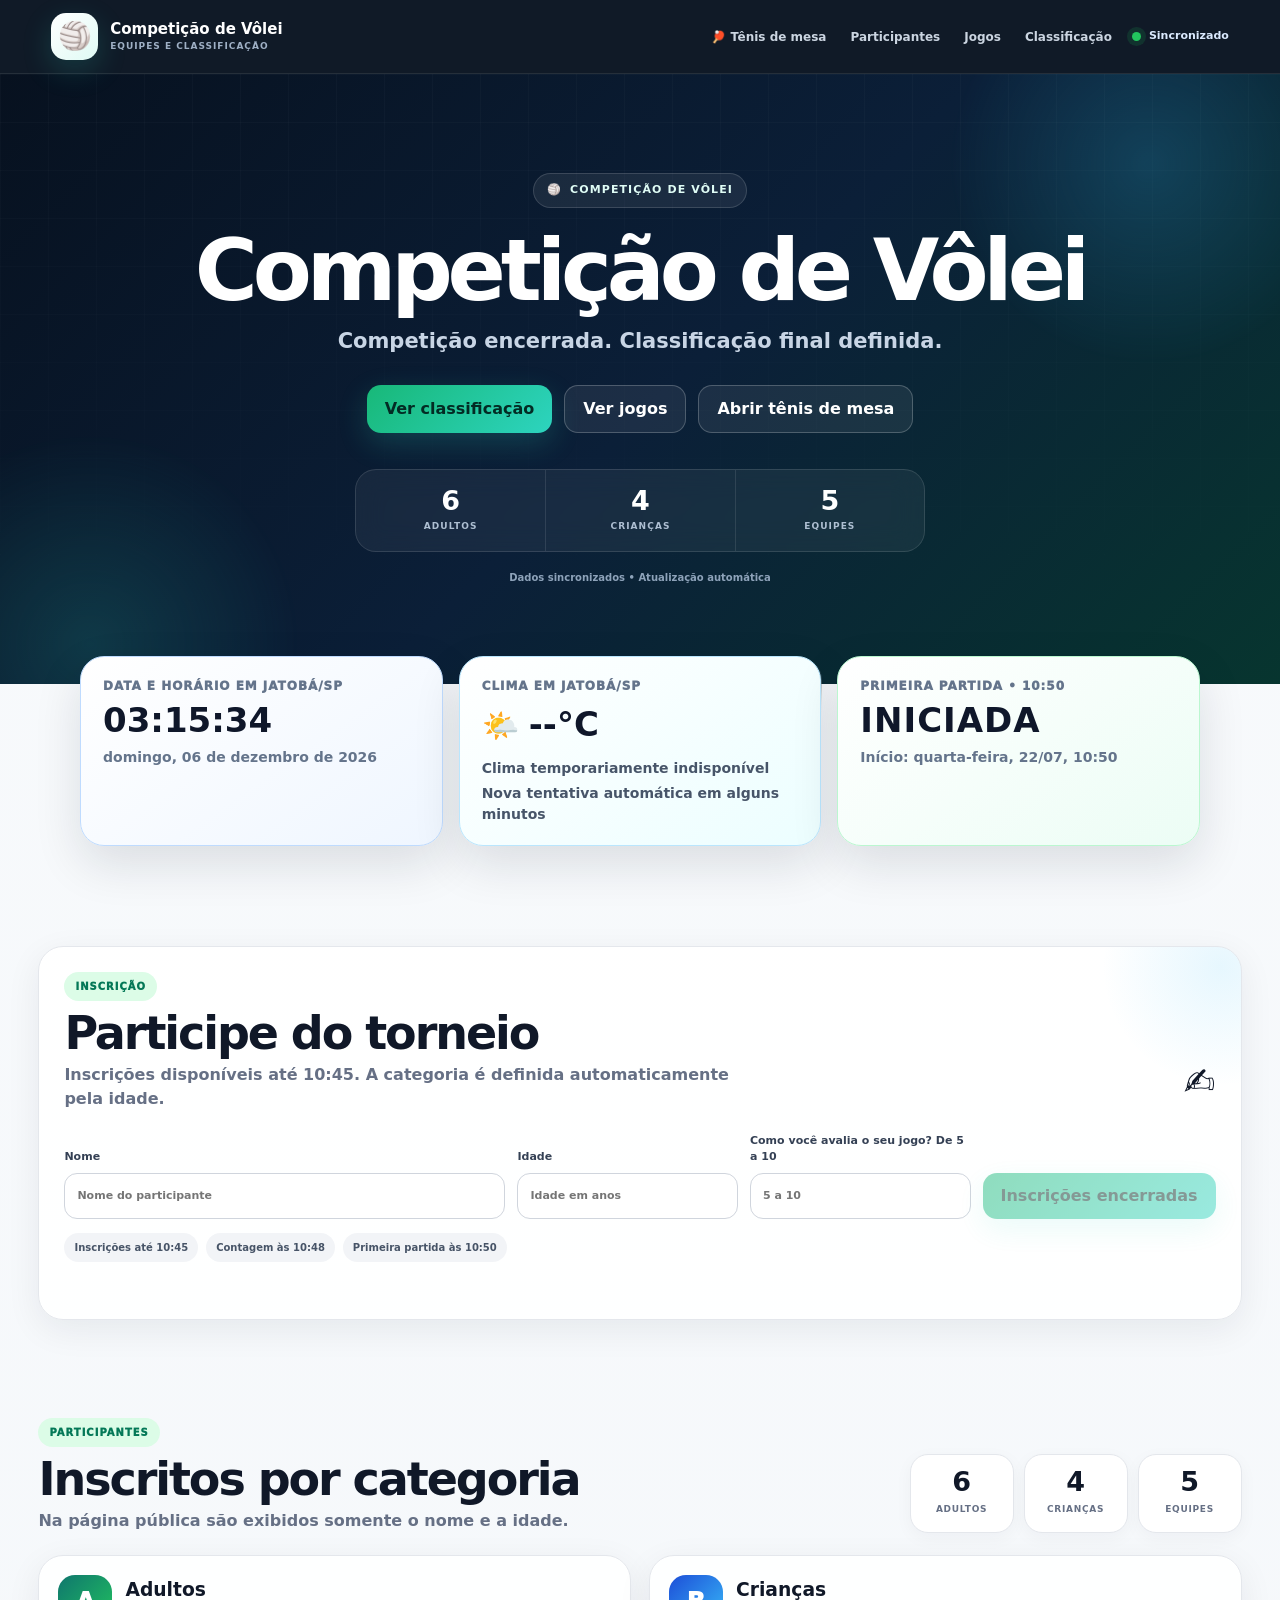
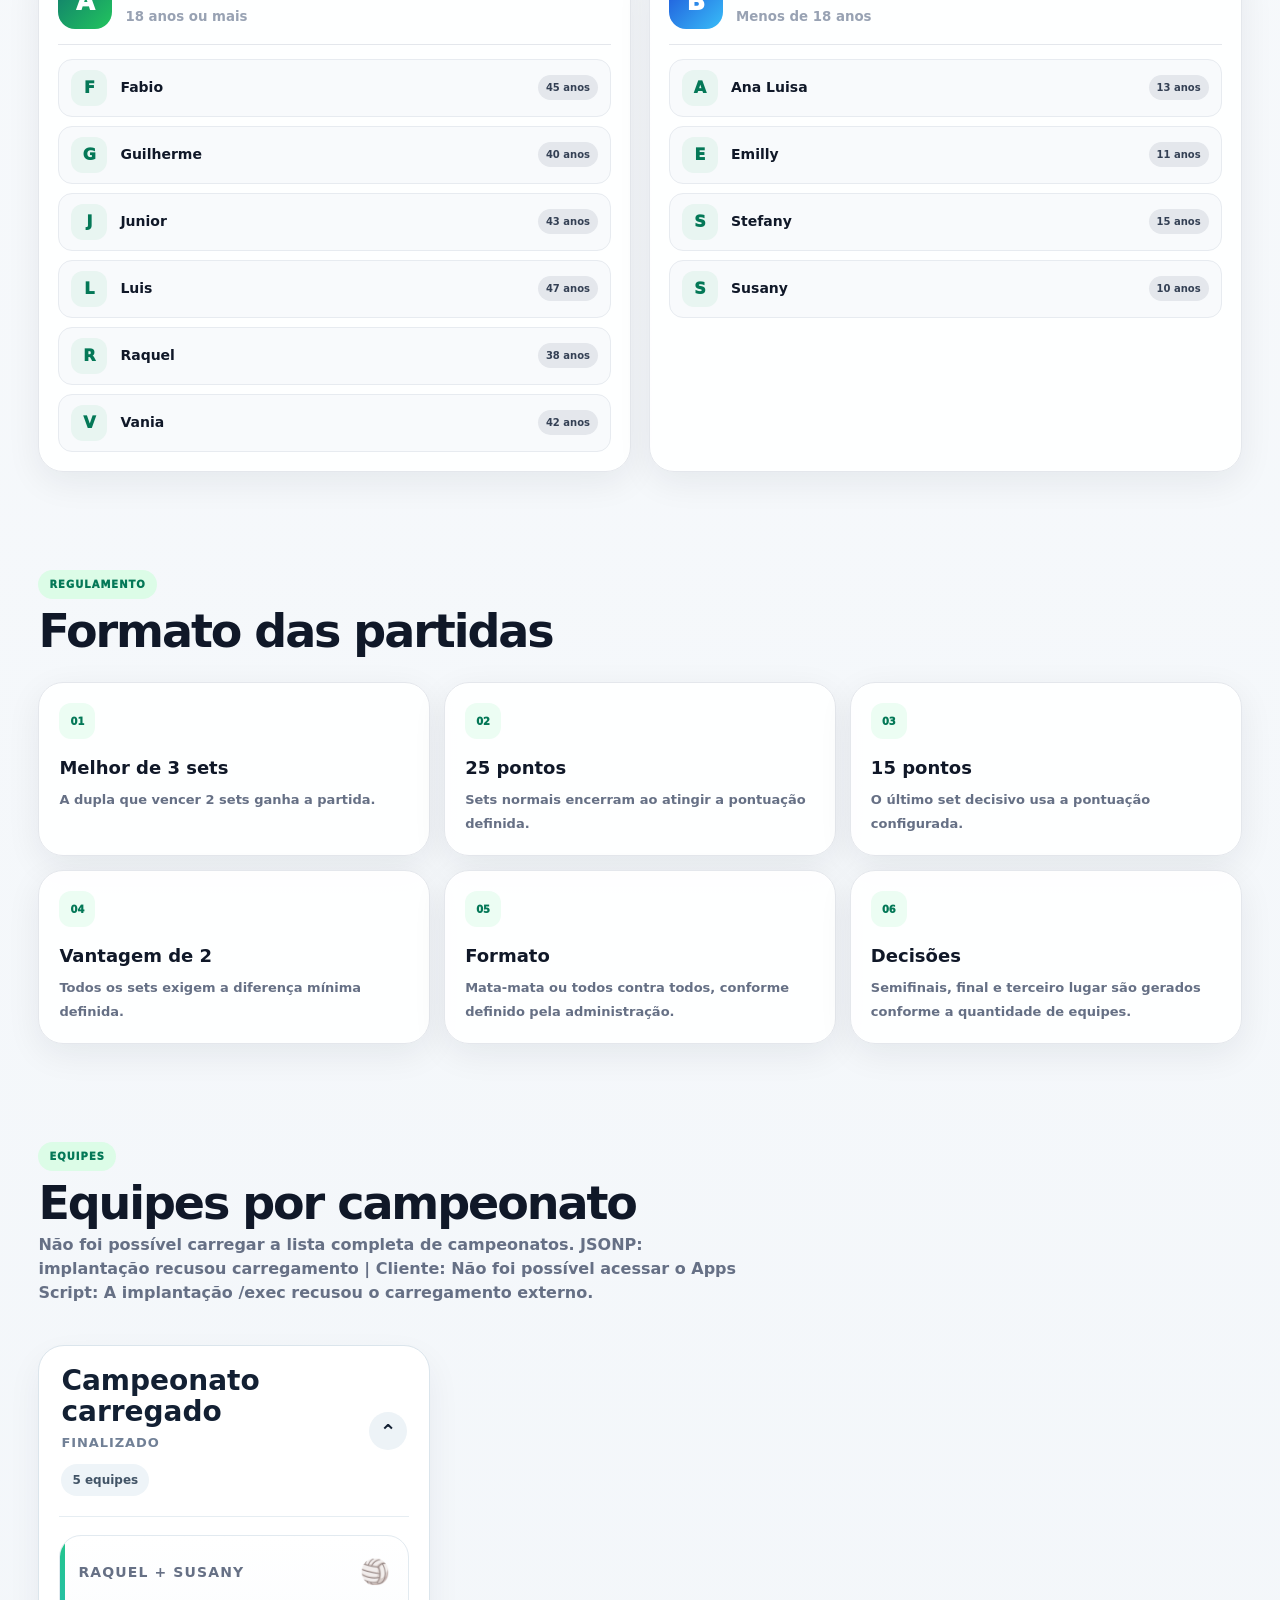
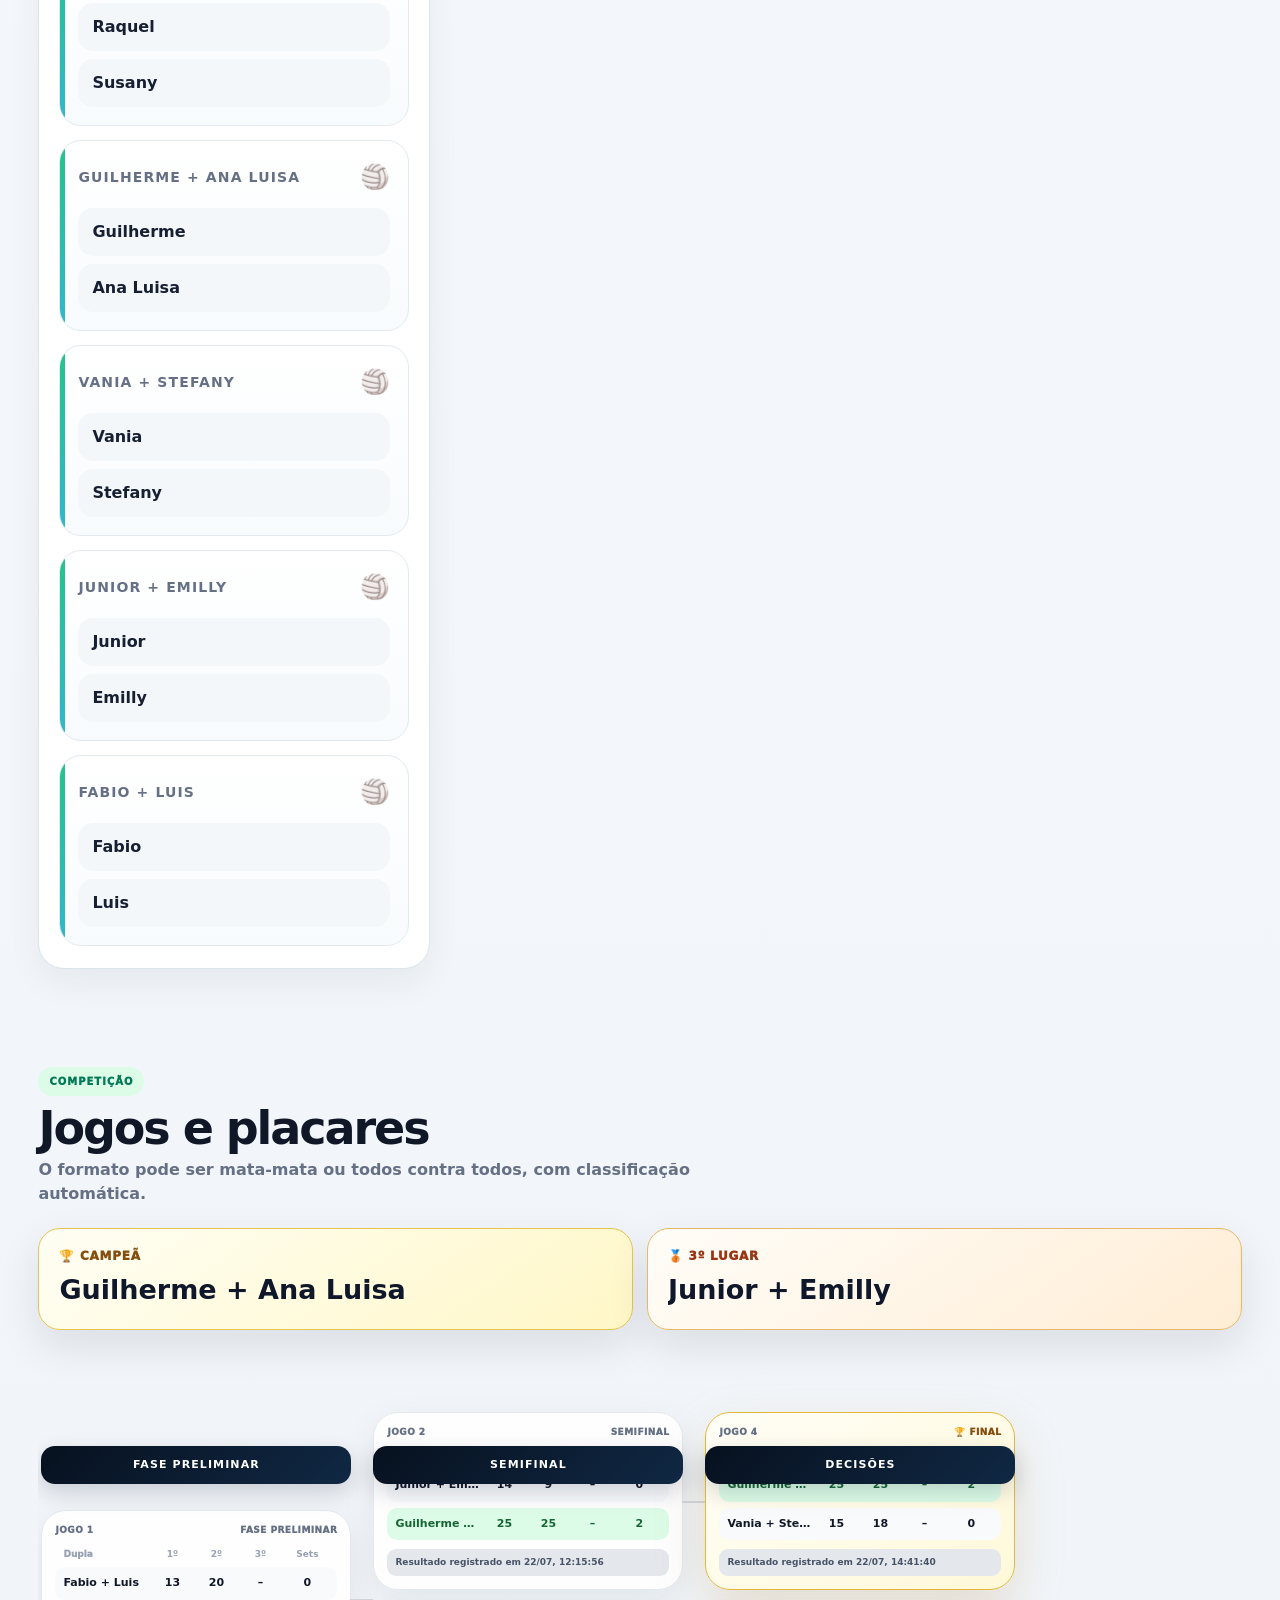
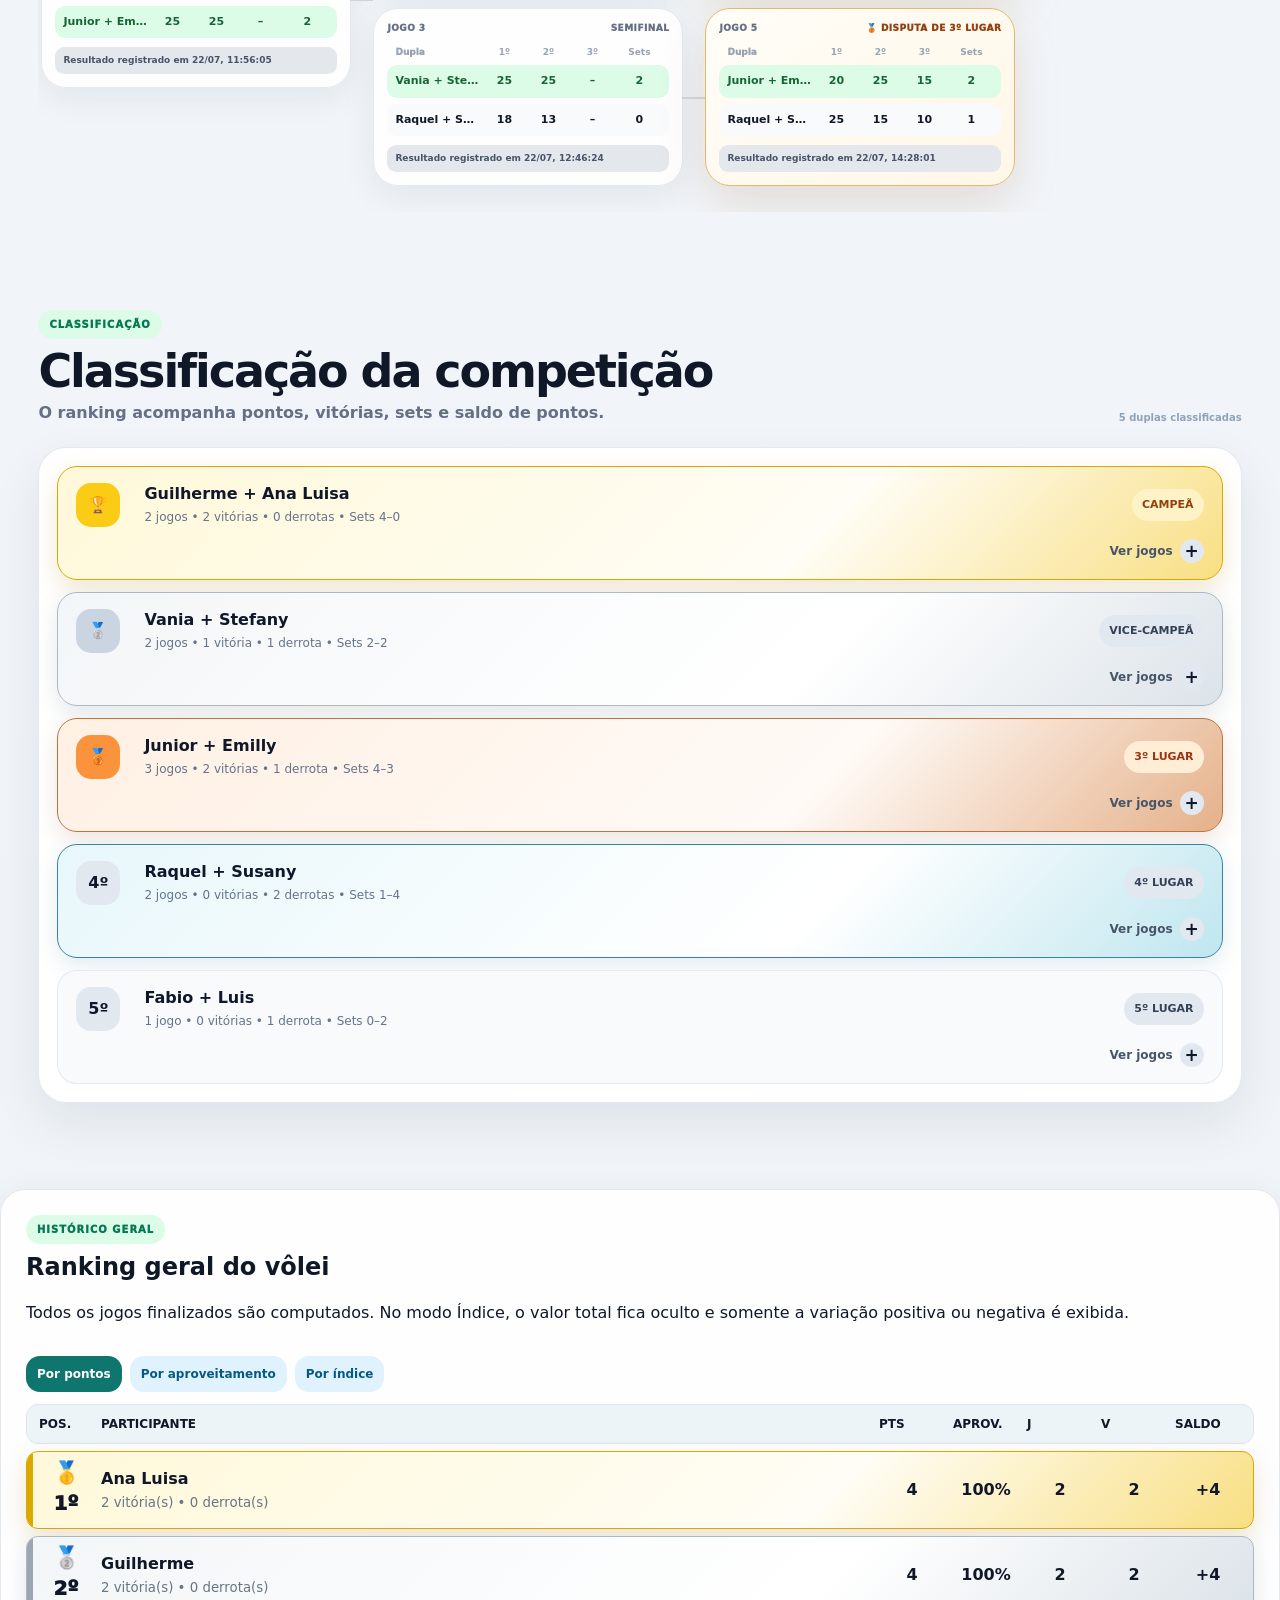
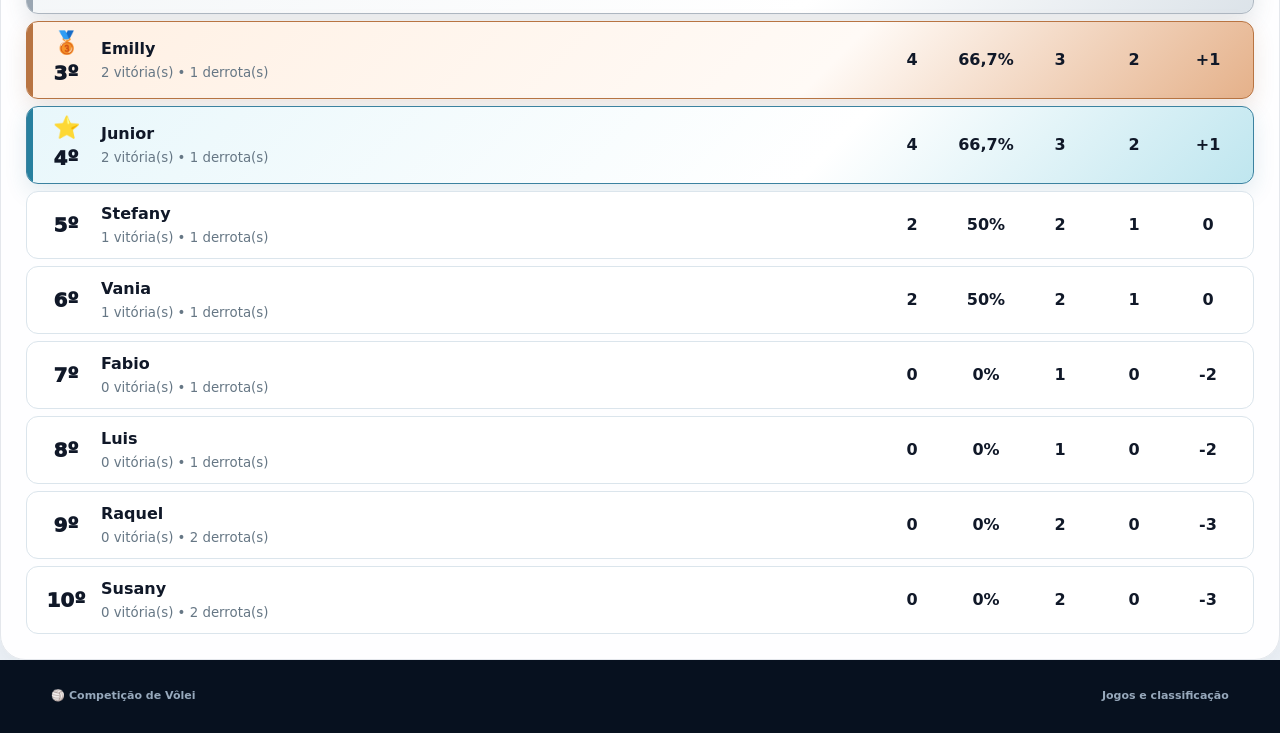
==== commit ea400f8d: "Força regras públicas dinâmicas por campeonato V049" ====
--- a/index.html
+++ b/index.html
@@ -18,5 +18,5 @@
 <section class="section compact" id="chaveamento"><div class="section-head"><div><span class="kicker">Competição</span><h2>Jogos e placares</h2><p>O formato pode ser mata-mata ou todos contra todos, com classificação automática.</p></div></div><div class="placement-summary" id="placementSummary" hidden><article class="placement-card champion-placement"><span>🏆 Campeã</span><strong id="championName">A definir</strong></article><article class="placement-card third-placement"><span>🥉 3º lugar</span><strong id="thirdPlaceName">A definir</strong></article></div><div class="bracket-shell"><div class="bracket" id="bracket"></div></div></section>
 <section class="section compact" id="classificacao" hidden><div class="section-head"><div><span class="kicker">Classificação</span><h2>Classificação da competição</h2><p>O ranking acompanha pontos, vitórias, sets e saldo de pontos.</p></div><span class="audit" id="rankingStatus"></span></div><div class="final-ranking-card"><div class="final-ranking-list" id="finalRankingRows"></div></div></section>
 </main><footer class="footer"><span>🏐 Competição de Vôlei</span><span>Jogos e classificação</span></footer><div class="toast-wrap" id="toastWrap"></div>
-<script src="config.js?v=20260723-1645"></script><script src="assets/core-data.js?v=20260723-1645"></script><script src="assets/tournament-bracket.js?v=20260723-1645"></script><script src="assets/draw-tiebreak-v012.js?v=20260723-1645"></script><script src="assets/compact-bracket-v014.js?v=20260723-1645"></script><script src="assets/bracket-7-v015.js?v=20260723-1645"></script><script src="assets/tournament-score.js?v=20260723-1645"></script><script src="assets/dynamic-score-v015.js?v=20260723-1645"></script><script src="assets/tournament-api.js?v=20260723-1645"></script><script src="assets/datetime-fix-v015.js?v=20260723-1645"></script><script src="assets/rating-rule-v011.js?v=20260723-1645"></script><script src="assets/current-state-v013.js?v=20260723-1645"></script><script src="assets/public.js?v=20260723-1645"></script><script src="assets/final-ranking-v014.js?v=20260723-1645"></script><script src="assets/ranking-format-v022.js?v=20260723-1645"></script><script src="assets/dynamic-public-v015.js?v=20260723-1645"></script><script src="assets/flex-shared-v023.js?v=20260724-1040"></script><script src="assets/ranking-volei-v029.js?v=20260723-2340"></script><script src="assets/proximo-campeonato-v031.js?v=20260724-0730"></script><script src="assets/equipes-por-campeonato-v043.js?v=20260724-1415"></script>
+<script src="config.js?v=20260723-1645"></script><script src="assets/core-data.js?v=20260723-1645"></script><script src="assets/tournament-bracket.js?v=20260723-1645"></script><script src="assets/draw-tiebreak-v012.js?v=20260723-1645"></script><script src="assets/compact-bracket-v014.js?v=20260723-1645"></script><script src="assets/bracket-7-v015.js?v=20260723-1645"></script><script src="assets/tournament-score.js?v=20260723-1645"></script><script src="assets/dynamic-score-v015.js?v=20260723-1645"></script><script src="assets/tournament-api.js?v=20260723-1645"></script><script src="assets/datetime-fix-v015.js?v=20260723-1645"></script><script src="assets/rating-rule-v011.js?v=20260723-1645"></script><script src="assets/current-state-v013.js?v=20260723-1645"></script><script src="assets/public.js?v=20260723-1645"></script><script src="assets/final-ranking-v014.js?v=20260723-1645"></script><script src="assets/ranking-format-v022.js?v=20260723-1645"></script><script src="assets/dynamic-public-v015.js?v=20260724-1855"></script><script src="assets/flex-shared-v023.js?v=20260724-1040"></script><script src="assets/ranking-volei-v029.js?v=20260723-2340"></script><script src="assets/proximo-campeonato-v031.js?v=20260724-0730"></script><script src="assets/equipes-por-campeonato-v043.js?v=20260724-1415"></script>
 </body></html>
